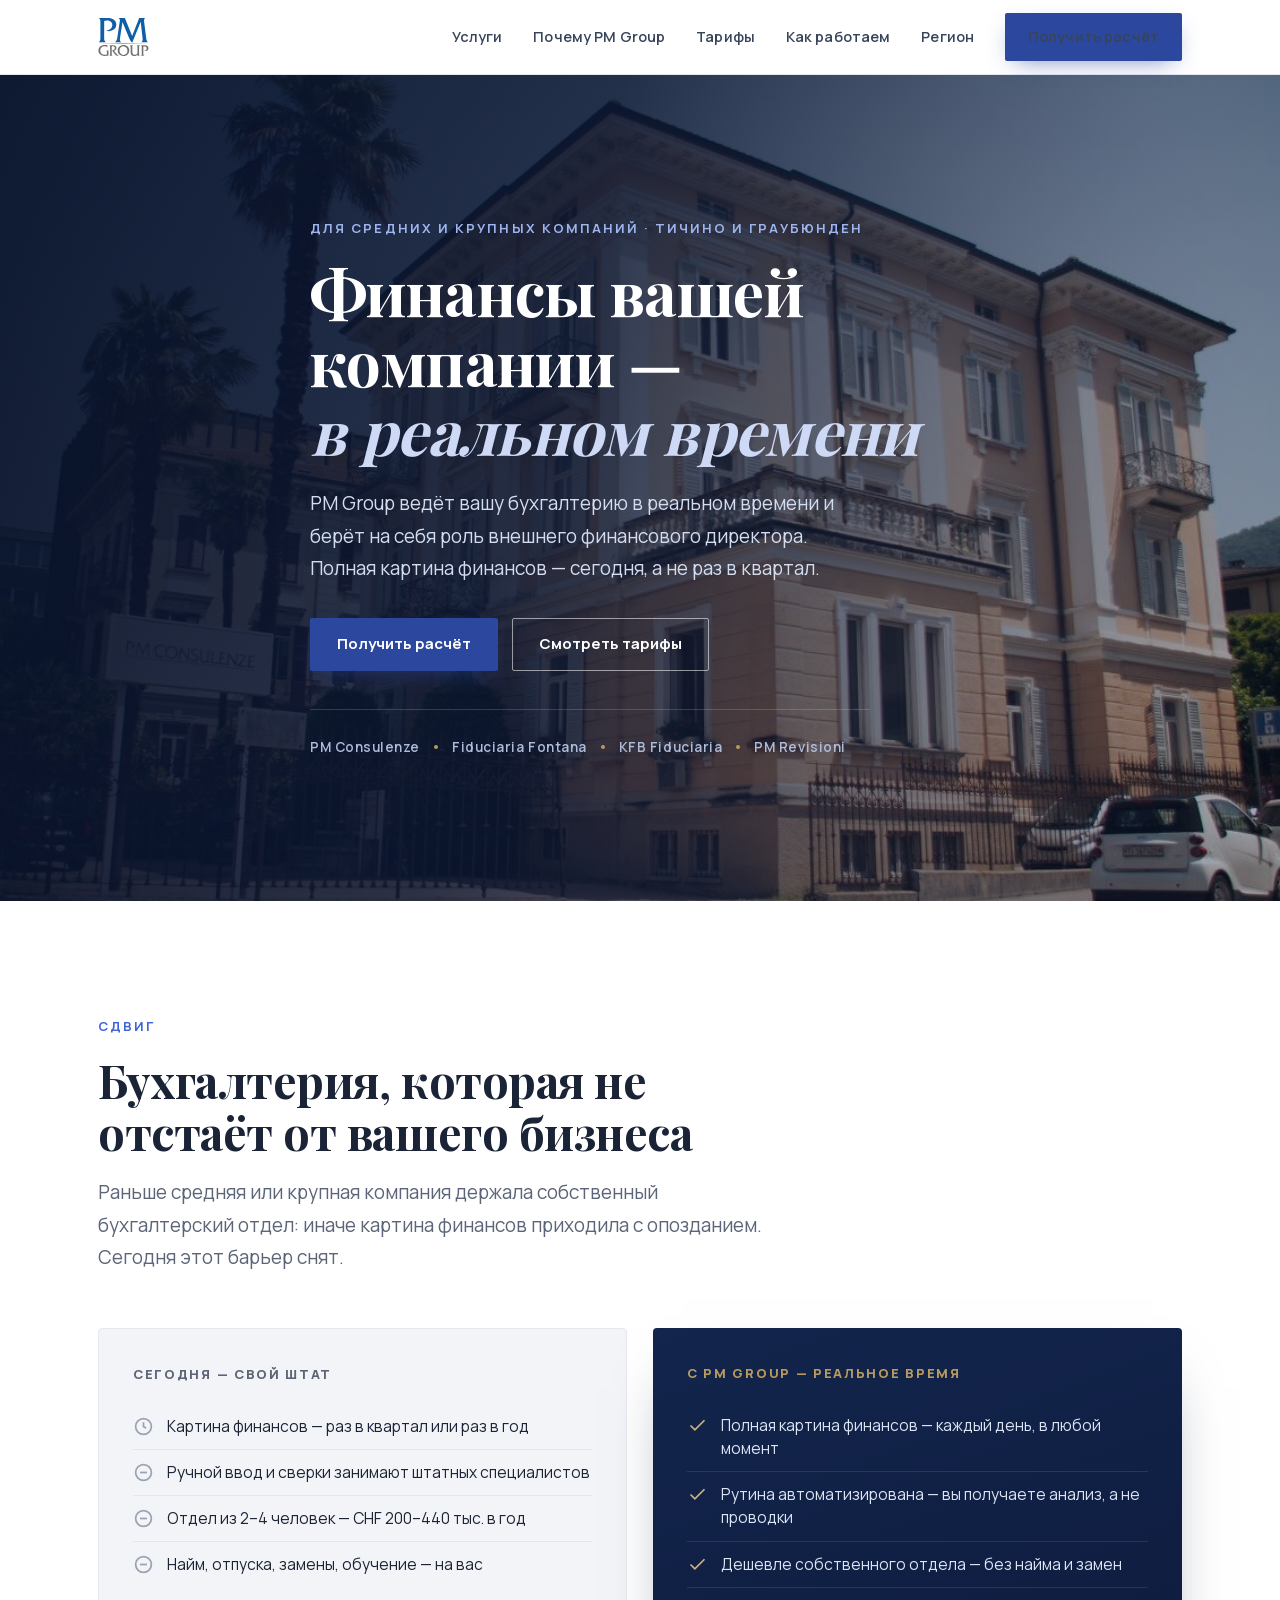
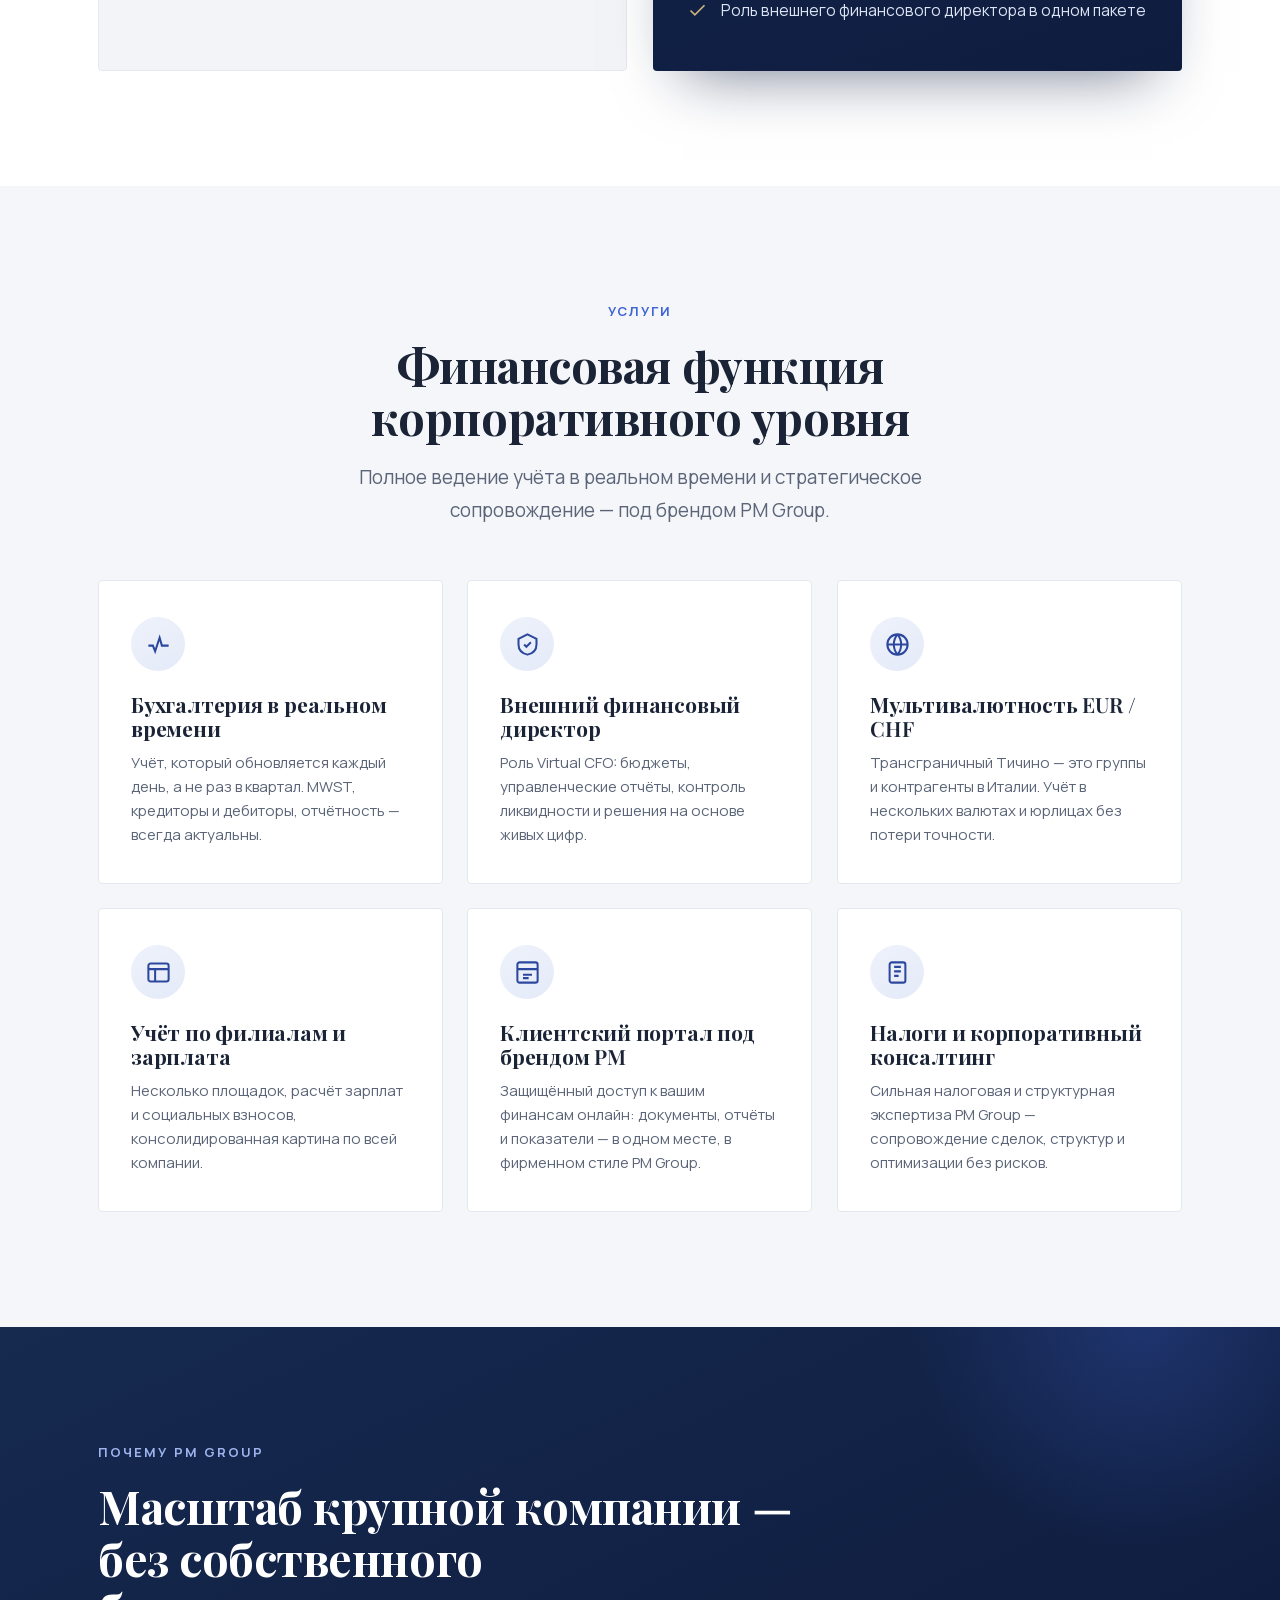
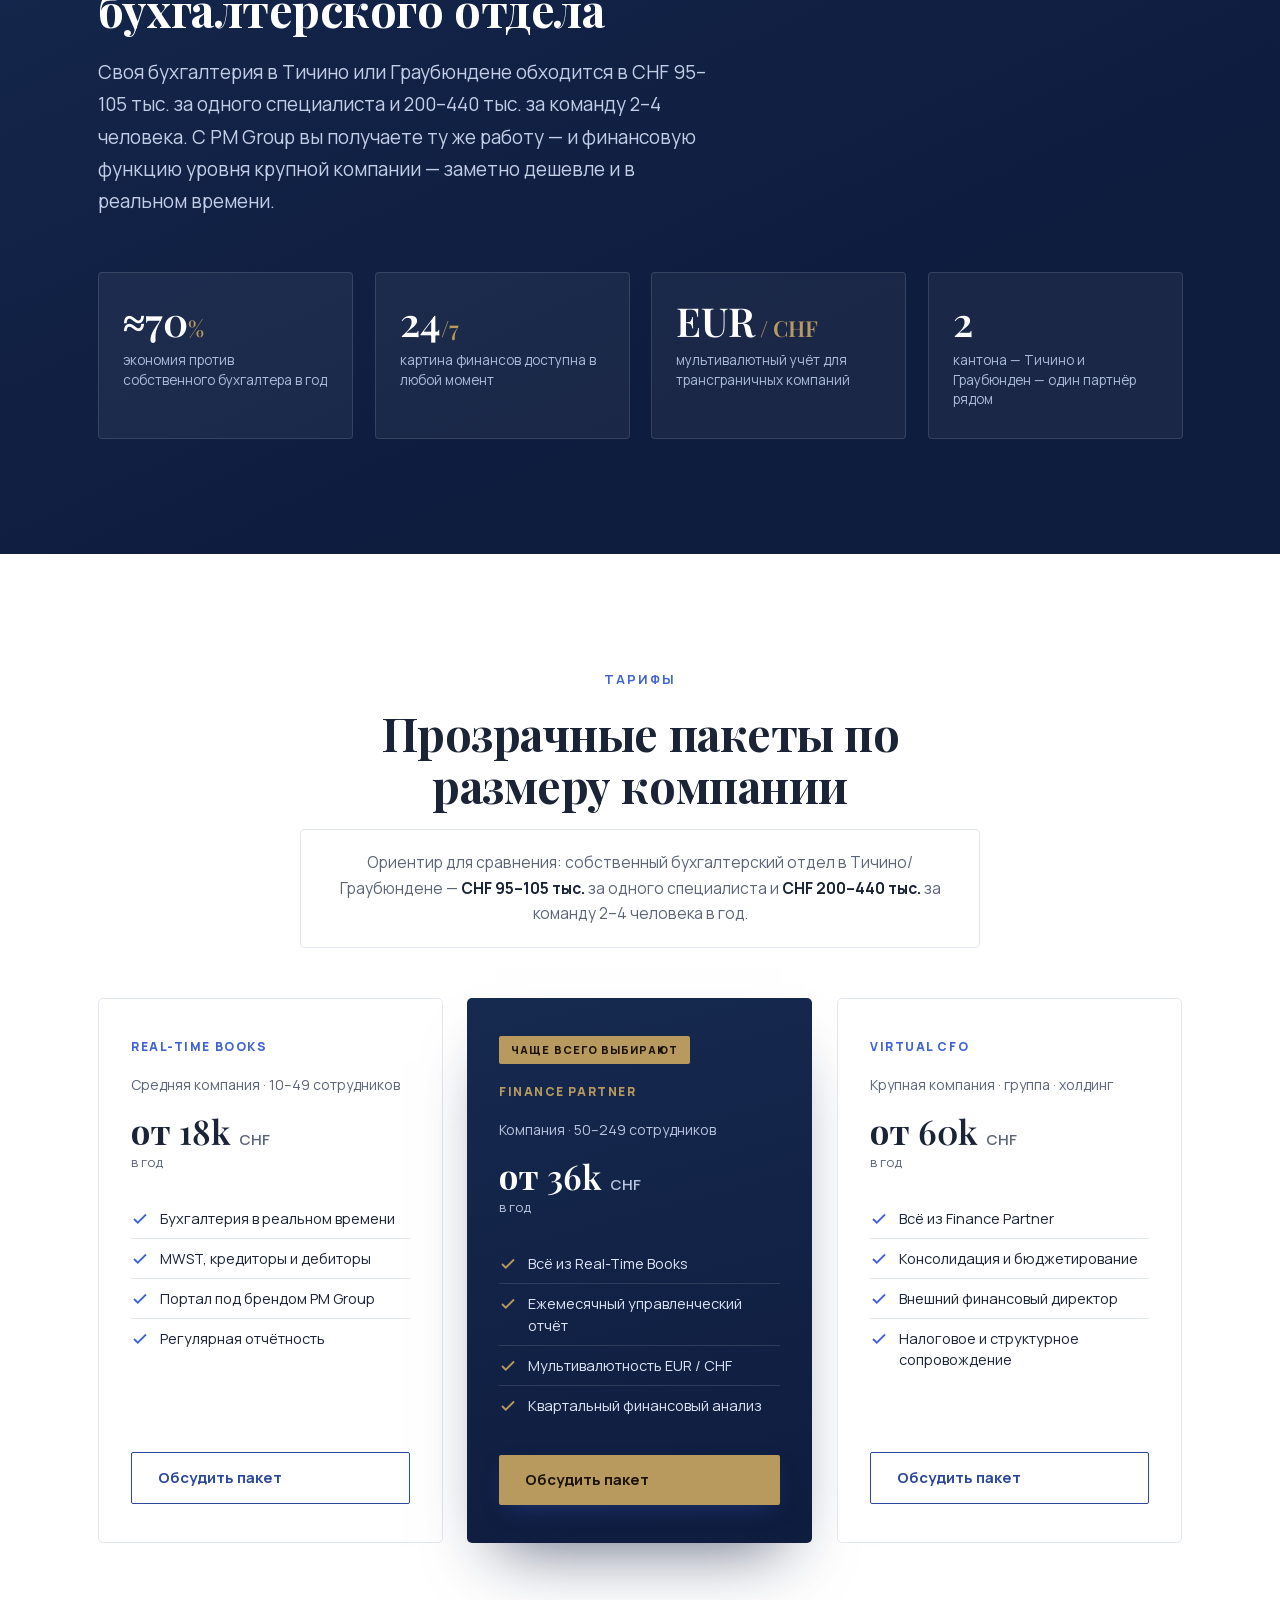
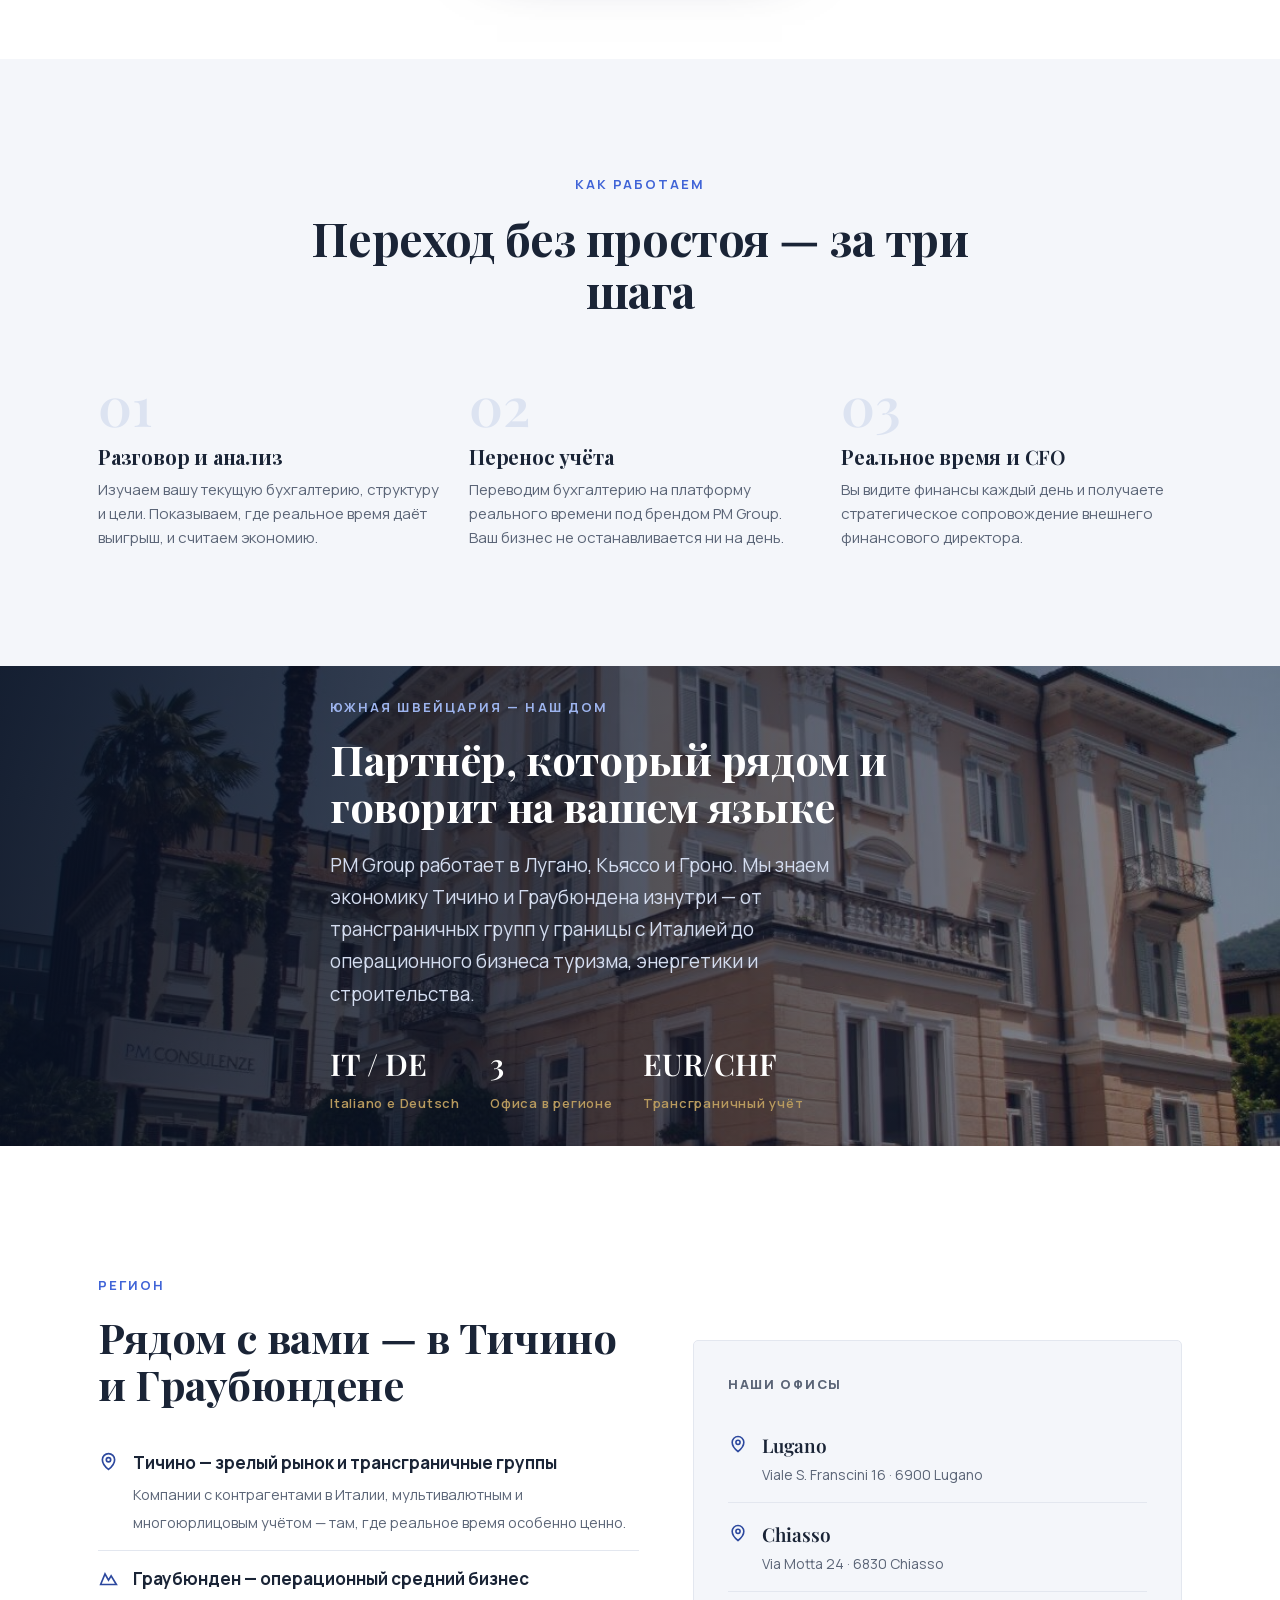
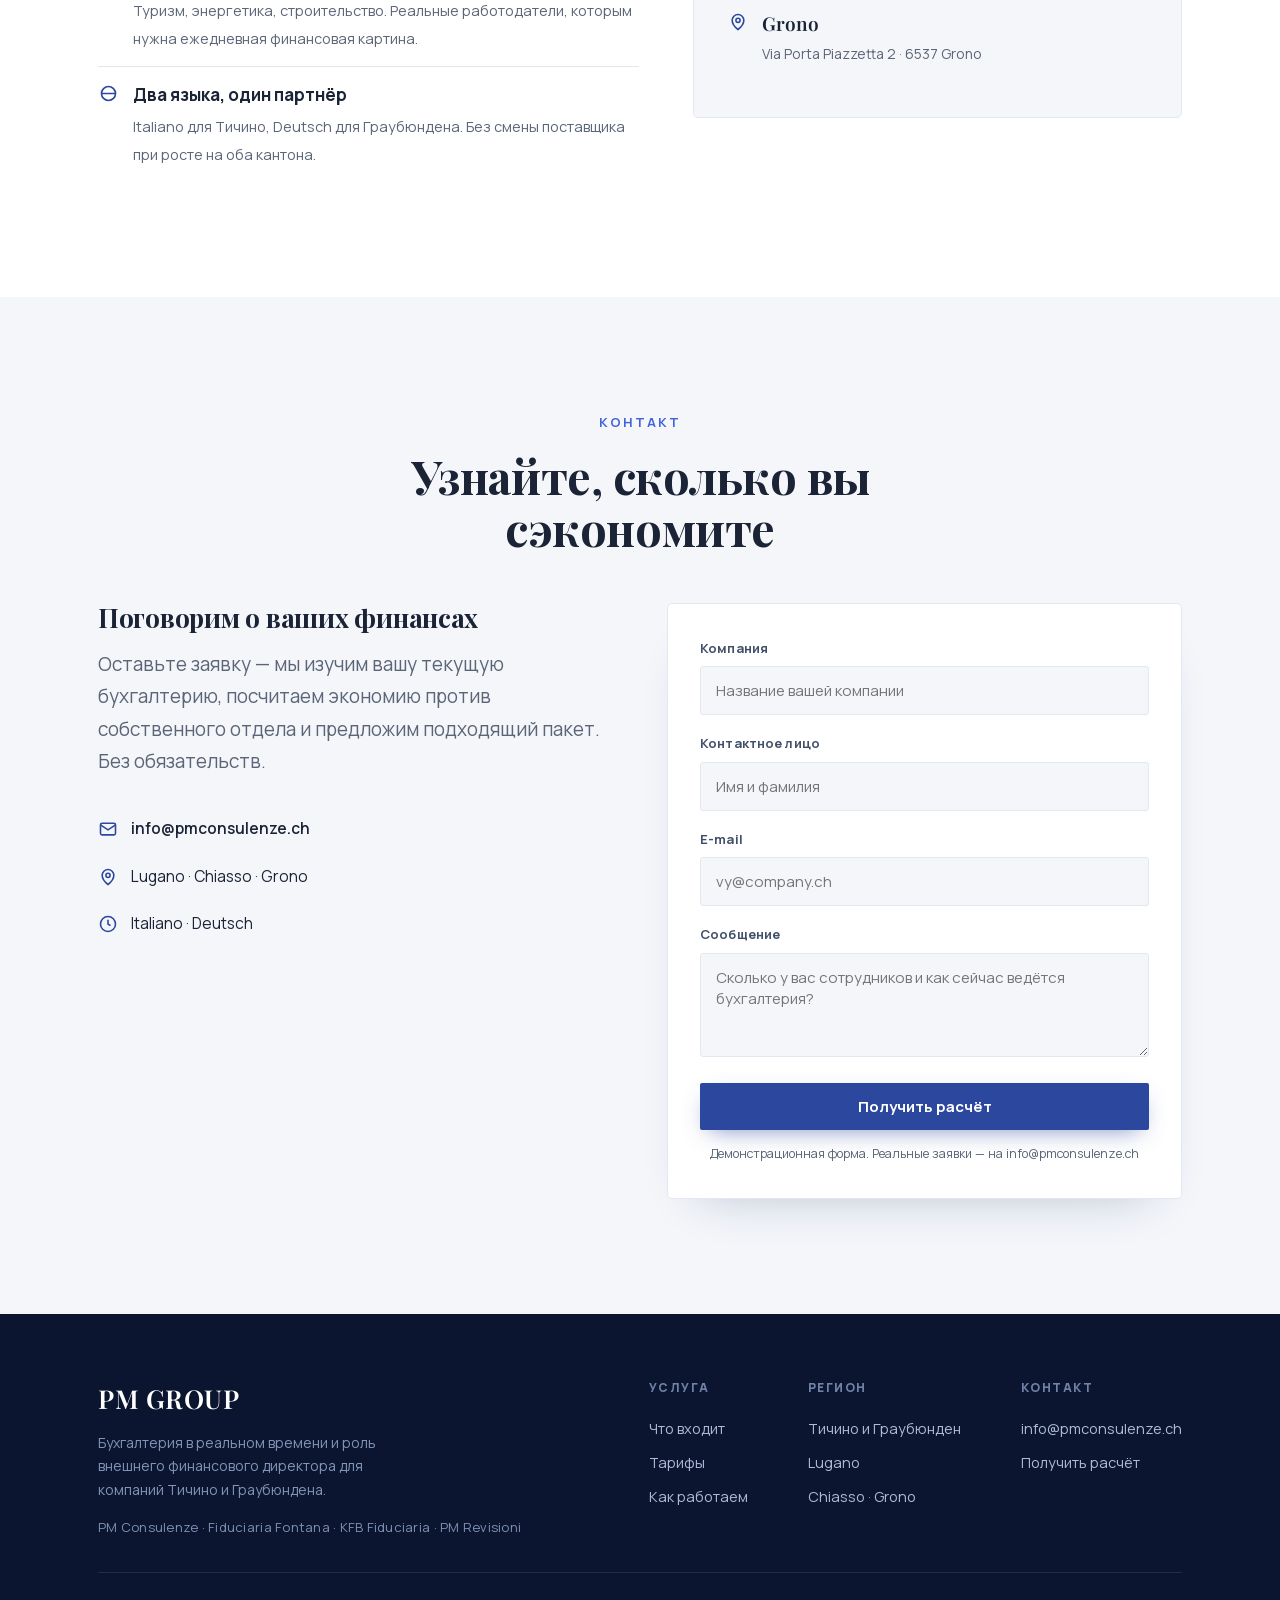
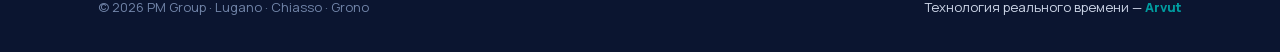
==== index.html @ 6f7d9f29 "PM Group — лендинг бухгалтерии в реальном времени (RU)" ====
<!DOCTYPE html>
<html lang="ru">
<head>
<meta charset="UTF-8">
<meta name="viewport" content="width=device-width, initial-scale=1">
<title>PM Group — Бухгалтерия в реальном времени для компаний Тичино и Граубюндена</title>
<meta name="description" content="PM Group ведёт бухгалтерию вашей компании в реальном времени и берёт на себя роль внешнего финансового директора. Lugano · Chiasso · Grono.">
<link rel="stylesheet" href="fonts/fonts.css">
<style>
:root{
  --navy:#0e1c3e; --navy2:#16294f; --brand:#2c489e; --royal:#4064d7;
  --blue:#105ea8; --cream:#f6f2ea; --paper:#f4f6fa; --white:#ffffff;
  --ink:#1a2436; --muted:#5b6577; --line:#e3e7ef; --gold:#b89a5e;
  --arvut:#009b9f;
  --serif:'Playfair Display',Georgia,serif;
  --sans:'Manrope',-apple-system,BlinkMacSystemFont,'Segoe UI',sans-serif;
}
*{box-sizing:border-box;}
html{scroll-behavior:smooth;}
body{margin:0;font-family:var(--sans);color:var(--ink);background:var(--white);
  font-size:17px;line-height:1.65;-webkit-font-smoothing:antialiased;text-rendering:optimizeLegibility;}
h1,h2,h3{font-family:var(--serif);font-weight:700;line-height:1.12;margin:0;letter-spacing:-.01em;}
p{margin:0;}
a{color:inherit;text-decoration:none;}
img,svg{display:block;max-width:100%;}
.wrap{max-width:1180px;margin:0 auto;padding:0 clamp(20px,5vw,48px);}
.eyebrow{font-family:var(--sans);font-weight:700;font-size:13px;letter-spacing:.16em;
  text-transform:uppercase;color:var(--royal);margin-bottom:18px;}
.eyebrow.light{color:#9db4ee;}
.lead{font-size:clamp(17px,2vw,19px);color:var(--muted);line-height:1.7;}
section{position:relative;}
.sec{padding:clamp(64px,9vw,118px) 0;}

/* ── nav ── */
nav.top{position:sticky;top:0;z-index:50;background:rgba(255,255,255,.92);
  backdrop-filter:saturate(180%) blur(12px);border-bottom:1px solid var(--line);}
nav.top .wrap{height:74px;display:flex;align-items:center;justify-content:space-between;}
nav.top img.logo{height:38px;}
.navlinks{display:flex;gap:clamp(16px,2.4vw,34px);align-items:center;}
.navlinks a{font-size:14.5px;font-weight:600;color:#37445b;letter-spacing:.01em;transition:color .2s;}
.navlinks a:hover{color:var(--royal);}
.btn{display:inline-flex;align-items:center;gap:9px;font-family:var(--sans);font-weight:700;
  font-size:15px;padding:13px 26px;border-radius:2px;transition:transform .2s,box-shadow .2s,background .2s;
  cursor:pointer;border:1.5px solid transparent;white-space:nowrap;}
.btn-fill{background:var(--brand);color:#fff;box-shadow:0 8px 24px -10px rgba(44,72,158,.7);}
.btn-fill:hover{background:#22376f;transform:translateY(-2px);}
.btn-ghost{background:transparent;color:#fff;border-color:rgba(255,255,255,.55);}
.btn-ghost:hover{background:rgba(255,255,255,.12);border-color:#fff;}
.btn-out{background:transparent;color:var(--brand);border-color:var(--brand);}
.btn-out:hover{background:var(--brand);color:#fff;transform:translateY(-2px);}
.btn-nav{padding:11px 22px;}
.navtoggle{display:none;}

/* ── hero ── */
.hero{position:relative;min-height:calc(100svh - 74px);display:flex;align-items:center;
  overflow:hidden;background:var(--navy);}
.hero .bg{position:absolute;inset:0;width:100%;height:100%;object-fit:cover;object-position:50% 62%;}
.hero .veil{position:absolute;inset:0;
  background:linear-gradient(104deg,rgba(8,18,42,.94) 0%,rgba(10,22,50,.86) 42%,rgba(12,26,58,.52) 78%,rgba(12,26,58,.34) 100%);}
.hero .wrap{position:relative;z-index:2;padding-top:7vh;padding-bottom:7vh;}
.hero-in{max-width:660px;color:#fff;}
.hero h1{font-size:clamp(34px,5.6vw,62px);color:#fff;margin-bottom:22px;}
.hero h1 em{font-style:italic;color:#cdd9f5;}
.hero .lead{color:#d4ddf0;max-width:560px;margin-bottom:34px;font-size:clamp(16px,1.9vw,19px);}
.hero-cta{display:flex;gap:14px;flex-wrap:wrap;margin-bottom:38px;}
.trust{display:flex;align-items:center;gap:14px;flex-wrap:wrap;
  padding-top:26px;border-top:1px solid rgba(255,255,255,.16);max-width:560px;}
.trust span{font-size:13.5px;letter-spacing:.04em;color:#aebcdb;font-weight:600;}
.trust .dot{width:4px;height:4px;border-radius:50%;background:var(--gold);}

/* ── shift ── */
.shift-grid{display:grid;grid-template-columns:1fr 1fr;gap:26px;margin-top:54px;}
.shift-card{padding:38px 34px;border-radius:4px;border:1px solid var(--line);background:var(--white);}
.shift-card.now{background:#f3f4f7;border-color:#e6e8ee;}
.shift-card.pm{background:linear-gradient(160deg,#13254d,#0e1c3e);border:none;color:#fff;
  box-shadow:0 30px 60px -30px rgba(14,28,62,.6);}
.shift-card h3{font-size:13px;font-family:var(--sans);font-weight:800;letter-spacing:.13em;
  text-transform:uppercase;margin-bottom:22px;}
.shift-card.now h3{color:var(--muted);}
.shift-card.pm h3{color:var(--gold);}
.shift-list{list-style:none;padding:0;margin:0;}
.shift-list li{display:flex;gap:13px;padding:11px 0;font-size:15.5px;line-height:1.5;align-items:flex-start;}
.shift-list li+li{border-top:1px solid rgba(0,0,0,.06);}
.shift-card.pm .shift-list li+li{border-top:1px solid rgba(255,255,255,.1);}
.shift-card.pm li{color:#dde5f5;}
.ic{flex:none;width:21px;height:21px;margin-top:1px;}

/* ── section heading ── */
.shead{max-width:680px;margin-bottom:14px;}
.shead h2{font-size:clamp(28px,4vw,46px);margin-bottom:18px;}
.center{margin-left:auto;margin-right:auto;text-align:center;}

/* ── services ── */
.bg-paper{background:var(--paper);}
.svc-grid{display:grid;grid-template-columns:repeat(3,1fr);gap:24px;margin-top:54px;}
.svc{background:#fff;border:1px solid var(--line);border-radius:4px;padding:36px 32px;
  transition:transform .35s,box-shadow .35s,border-color .35s;}
.svc:hover{transform:translateY(-6px);box-shadow:0 26px 50px -28px rgba(20,40,90,.4);border-color:#cfd7e6;}
.svc-ic{width:54px;height:54px;border-radius:50%;display:grid;place-items:center;margin-bottom:22px;
  background:linear-gradient(150deg,#eef2fb,#e4eaf8);}
.svc-ic svg{width:27px;height:27px;stroke:var(--brand);}
.svc h3{font-size:21px;margin-bottom:11px;font-family:var(--serif);}
.svc p{font-size:15px;color:var(--muted);line-height:1.6;}

/* ── advantage band ── */
.band{background:linear-gradient(155deg,#16294f 0%,#0e1c3e 70%);color:#fff;overflow:hidden;}
.band:before{content:"";position:absolute;top:-30%;right:-8%;width:480px;height:480px;border-radius:50%;
  background:radial-gradient(circle,rgba(64,100,215,.28),transparent 68%);}
.band .wrap{position:relative;}
.band h2{color:#fff;font-size:clamp(28px,4vw,46px);max-width:740px;margin-bottom:20px;}
.band .lead{color:#c3cee6;max-width:620px;}
.stats{display:grid;grid-template-columns:repeat(4,1fr);gap:22px;margin-top:54px;}
.stat{padding:28px 24px;border-radius:4px;background:rgba(255,255,255,.05);
  border:1px solid rgba(255,255,255,.12);}
.stat .n{font-family:var(--serif);font-weight:700;font-size:clamp(28px,3.4vw,40px);color:#fff;
  line-height:1;margin-bottom:10px;}
.stat .n small{font-size:.55em;color:var(--gold);}
.stat .t{font-size:13.5px;color:#aebcdb;line-height:1.45;}

/* ── pricing ── */
.price-anchor{max-width:680px;margin:0 auto 50px;text-align:center;font-size:15.5px;color:var(--muted);
  background:#fff;border:1px solid var(--line);border-radius:4px;padding:20px 28px;}
.price-anchor b{color:var(--ink);}
.price-grid{display:grid;grid-template-columns:repeat(3,1fr);gap:24px;}
.tier{background:#fff;border:1px solid var(--line);border-radius:5px;padding:38px 32px;display:flex;
  flex-direction:column;transition:transform .35s,box-shadow .35s;}
.tier:hover{transform:translateY(-6px);box-shadow:0 30px 56px -30px rgba(20,40,90,.42);}
.tier.feat{background:linear-gradient(165deg,#16294f,#0e1c3e);color:#fff;border:none;
  box-shadow:0 34px 64px -30px rgba(14,28,62,.65);}
.tier .tag{font-family:var(--sans);font-weight:800;font-size:12px;letter-spacing:.13em;text-transform:uppercase;
  color:var(--royal);margin-bottom:16px;}
.tier.feat .tag{color:var(--gold);}
.tier .who{font-size:14px;color:var(--muted);margin-bottom:18px;}
.tier.feat .who{color:#b9c5e0;}
.tier .price{font-family:var(--serif);font-weight:700;font-size:34px;line-height:1;margin-bottom:4px;}
.tier .price small{font-size:15px;color:var(--muted);font-family:var(--sans);font-weight:600;}
.tier.feat .price small{color:#b9c5e0;}
.tier .per{font-size:13px;color:var(--muted);margin-bottom:26px;}
.tier.feat .per{color:#b9c5e0;}
.tier ul{list-style:none;padding:0;margin:0 0 30px;flex:1;}
.tier li{display:flex;gap:11px;font-size:14.5px;padding:9px 0;line-height:1.45;align-items:flex-start;
  border-top:1px solid var(--line);}
.tier.feat li{border-top:1px solid rgba(255,255,255,.12);color:#dde5f5;}
.tier li:first-child{border-top:none;}
.tier .chk{flex:none;width:18px;height:18px;margin-top:2px;color:var(--royal);}
.tier.feat .chk{color:var(--gold);}
.ribbon{display:inline-block;align-self:flex-start;font-size:11px;font-weight:800;letter-spacing:.1em;
  text-transform:uppercase;background:var(--gold);color:#1a1306;padding:5px 12px;border-radius:2px;margin-bottom:18px;}

/* ── steps ── */
.steps{display:grid;grid-template-columns:repeat(3,1fr);gap:30px;margin-top:54px;counter-reset:s;}
.step{position:relative;padding-top:8px;}
.step .num{font-family:var(--serif);font-weight:700;font-size:54px;color:#dce3f1;line-height:1;margin-bottom:14px;}
.step h3{font-size:20px;margin-bottom:10px;}
.step p{font-size:15px;color:var(--muted);line-height:1.6;}

/* ── photo block ── */
.photo{position:relative;min-height:480px;display:flex;align-items:center;overflow:hidden;background:var(--navy);}
.photo .bg{position:absolute;inset:0;width:100%;height:100%;object-fit:cover;object-position:50% 55%;}
.photo .veil{position:absolute;inset:0;
  background:linear-gradient(95deg,rgba(8,16,34,.9),rgba(10,20,46,.62) 70%,rgba(10,20,46,.4));}
.photo .wrap{position:relative;z-index:2;color:#fff;}
.photo h2{color:#fff;font-size:clamp(26px,3.6vw,42px);max-width:620px;margin-bottom:18px;}
.photo .lead{color:#d4ddf0;max-width:540px;}
.photo .marks{display:flex;gap:30px;margin-top:30px;flex-wrap:wrap;}
.photo .marks div{font-family:var(--serif);font-weight:700;font-size:30px;color:#fff;}
.photo .marks span{display:block;font-family:var(--sans);font-size:13px;font-weight:600;color:var(--gold);
  letter-spacing:.06em;margin-top:4px;}

/* ── region ── */
.region-grid{display:grid;grid-template-columns:1.05fr .95fr;gap:54px;align-items:center;margin-top:14px;}
.region-pts{list-style:none;padding:0;margin:26px 0 0;}
.region-pts li{display:flex;gap:14px;padding:14px 0;border-top:1px solid var(--line);align-items:flex-start;}
.region-pts li:first-child{border-top:none;}
.region-pts b{display:block;margin-bottom:3px;}
.region-pts span{font-size:14.5px;color:var(--muted);}
.region-pts .ic{stroke:var(--brand);margin-top:2px;}
.offices{background:var(--paper);border:1px solid var(--line);border-radius:5px;padding:36px 34px;}
.offices h3{font-family:var(--sans);font-weight:800;font-size:13px;letter-spacing:.13em;text-transform:uppercase;
  color:var(--muted);margin-bottom:22px;}
.office{display:flex;gap:14px;padding:16px 0;border-top:1px solid var(--line);}
.office:first-of-type{border-top:none;}
.office .city{font-family:var(--serif);font-weight:700;font-size:19px;margin-bottom:2px;}
.office .addr{font-size:14px;color:var(--muted);}
.office .pin{flex:none;width:20px;height:20px;stroke:var(--brand);margin-top:4px;}

/* ── contact ── */
.contact-grid{display:grid;grid-template-columns:1fr 1fr;gap:54px;margin-top:48px;}
.contact-info h3{font-size:26px;margin-bottom:16px;}
.contact-info .lead{margin-bottom:28px;}
.cline{display:flex;gap:13px;align-items:center;padding:11px 0;font-size:15.5px;}
.cline svg{width:20px;height:20px;stroke:var(--brand);flex:none;}
.cline a{font-weight:600;}
form{background:#fff;border:1px solid var(--line);border-radius:5px;padding:34px 32px;
  box-shadow:0 24px 50px -34px rgba(20,40,90,.32);}
.field{margin-bottom:18px;}
label{display:block;font-size:13px;font-weight:700;color:#41506a;margin-bottom:7px;letter-spacing:.01em;}
input,textarea{width:100%;font-family:var(--sans);font-size:15px;padding:13px 15px;border:1.5px solid var(--line);
  border-radius:3px;background:var(--paper);color:var(--ink);transition:border-color .2s,background .2s;}
input:focus,textarea:focus{outline:none;border-color:var(--royal);background:#fff;}
textarea{resize:vertical;min-height:104px;}
form .btn-fill{width:100%;justify-content:center;border:none;}
.formnote{font-size:12.5px;color:var(--muted);margin-top:14px;text-align:center;}

/* ── footer ── */
footer{background:#0b1530;color:#9fb0d0;padding:64px 0 34px;}
.foot-top{display:flex;justify-content:space-between;gap:40px;flex-wrap:wrap;
  padding-bottom:34px;border-bottom:1px solid rgba(255,255,255,.1);}
.foot-brand .wm{font-family:var(--serif);font-weight:700;font-size:26px;color:#fff;letter-spacing:.02em;}
.foot-brand p{font-size:14px;color:#8295b8;margin-top:10px;max-width:330px;}
.foot-marks{font-size:13px;color:#7e90b4;margin-top:16px;letter-spacing:.02em;}
.foot-links{display:flex;gap:60px;flex-wrap:wrap;}
.foot-col h4{font-family:var(--sans);font-size:12px;letter-spacing:.12em;text-transform:uppercase;
  color:#6f82a8;margin:0 0 14px;font-weight:800;}
.foot-col a{display:block;font-size:14.5px;color:#aebbd6;padding:5px 0;transition:color .2s;}
.foot-col a:hover{color:#fff;}
.foot-bot{display:flex;justify-content:space-between;gap:18px;flex-wrap:wrap;
  padding-top:24px;font-size:13px;color:#7184a8;}
.foot-bot .arvut{color:#cdd6e8;}
.foot-bot .arvut b{color:var(--arvut);font-weight:800;}

/* ── reveal ── */
.reveal{opacity:0;transform:translateY(26px);
  transition:opacity .75s cubic-bezier(.22,.61,.36,1),transform .75s cubic-bezier(.22,.61,.36,1);
  will-change:opacity,transform;}
.reveal.in{opacity:1;transform:none;}
@media(prefers-reduced-motion:reduce){*{animation:none!important;transition:none!important;}.reveal{opacity:1;transform:none;}}

/* ── responsive ── */
@media(max-width:980px){
  .svc-grid,.price-grid,.steps,.stats{grid-template-columns:1fr 1fr;}
  .region-grid,.contact-grid{grid-template-columns:1fr;gap:36px;}
  .stats{gap:16px;}
}
@media(max-width:760px){
  .navlinks{display:none;}
  .navtoggle{display:flex;}
  .shift-grid,.svc-grid,.price-grid,.steps,.stats{grid-template-columns:1fr;}
  .hero{min-height:auto;padding:14vh 0 12vh;}
  .tier.feat{order:-1;}
}
</style>
</head>
<body>

<!-- NAV -->
<nav class="top">
  <div class="wrap">
    <a href="#top"><img class="logo" src="assets/pm-group-logo.svg" alt="PM Group"></a>
    <div class="navlinks">
      <a href="#servizi">Услуги</a>
      <a href="#perche">Почему PM Group</a>
      <a href="#tariffe">Тарифы</a>
      <a href="#come">Как работаем</a>
      <a href="#regione">Регион</a>
      <a href="#contatto" class="btn btn-fill btn-nav">Получить расчёт</a>
    </div>
    <a href="#contatto" class="btn btn-fill btn-nav navtoggle">Контакт</a>
  </div>
</nav>

<!-- HERO -->
<header class="hero" id="top">
  <img class="bg" src="assets/villa-pm.jpg?v=1" alt="Резиденция PM Group в Лугано">
  <div class="veil"></div>
  <div class="wrap">
    <div class="hero-in">
      <p class="eyebrow light">Для средних и крупных компаний · Тичино и Граубюнден</p>
      <h1>Финансы вашей компании —<br><em>в реальном времени</em></h1>
      <p class="lead">PM Group ведёт вашу бухгалтерию в реальном времени и берёт на себя роль внешнего финансового директора. Полная картина финансов — сегодня, а не раз в квартал.</p>
      <div class="hero-cta">
        <a href="#contatto" class="btn btn-fill">Получить расчёт</a>
        <a href="#tariffe" class="btn btn-ghost">Смотреть тарифы</a>
      </div>
      <div class="trust">
        <span>PM Consulenze</span><i class="dot"></i>
        <span>Fiduciaria Fontana</span><i class="dot"></i>
        <span>KFB Fiduciaria</span><i class="dot"></i>
        <span>PM Revisioni</span>
      </div>
    </div>
  </div>
</header>

<!-- SHIFT -->
<section class="sec" id="cambiamento">
  <div class="wrap">
    <div class="shead reveal">
      <p class="eyebrow">Сдвиг</p>
      <h2>Бухгалтерия, которая не отстаёт от вашего бизнеса</h2>
      <p class="lead">Раньше средняя или крупная компания держала собственный бухгалтерский отдел: иначе картина финансов приходила с опозданием. Сегодня этот барьер снят.</p>
    </div>
    <div class="shift-grid">
      <div class="shift-card now reveal">
        <h3>Сегодня — свой штат</h3>
        <ul class="shift-list">
          <li><svg class="ic" viewBox="0 0 24 24" fill="none" stroke="#9aa3b4" stroke-width="2"><circle cx="12" cy="12" r="9"/><path d="M12 7v5l3 2"/></svg>Картина финансов — раз в квартал или раз в год</li>
          <li><svg class="ic" viewBox="0 0 24 24" fill="none" stroke="#9aa3b4" stroke-width="2"><circle cx="12" cy="12" r="9"/><path d="M8 12h8"/></svg>Ручной ввод и сверки занимают штатных специалистов</li>
          <li><svg class="ic" viewBox="0 0 24 24" fill="none" stroke="#9aa3b4" stroke-width="2"><circle cx="12" cy="12" r="9"/><path d="M8 12h8"/></svg>Отдел из 2–4 человек — CHF 200–440 тыс. в год</li>
          <li><svg class="ic" viewBox="0 0 24 24" fill="none" stroke="#9aa3b4" stroke-width="2"><circle cx="12" cy="12" r="9"/><path d="M8 12h8"/></svg>Найм, отпуска, замены, обучение — на вас</li>
        </ul>
      </div>
      <div class="shift-card pm reveal">
        <h3>С PM Group — реальное время</h3>
        <ul class="shift-list">
          <li><svg class="ic" viewBox="0 0 24 24" fill="none" stroke="#cbb37e" stroke-width="2"><path d="M20 6 9 17l-5-5"/></svg>Полная картина финансов — каждый день, в любой момент</li>
          <li><svg class="ic" viewBox="0 0 24 24" fill="none" stroke="#cbb37e" stroke-width="2"><path d="M20 6 9 17l-5-5"/></svg>Рутина автоматизирована — вы получаете анализ, а не проводки</li>
          <li><svg class="ic" viewBox="0 0 24 24" fill="none" stroke="#cbb37e" stroke-width="2"><path d="M20 6 9 17l-5-5"/></svg>Дешевле собственного отдела — без найма и замен</li>
          <li><svg class="ic" viewBox="0 0 24 24" fill="none" stroke="#cbb37e" stroke-width="2"><path d="M20 6 9 17l-5-5"/></svg>Роль внешнего финансового директора в одном пакете</li>
        </ul>
      </div>
    </div>
  </div>
</section>

<!-- SERVICES -->
<section class="sec bg-paper" id="servizi">
  <div class="wrap">
    <div class="shead center reveal">
      <p class="eyebrow">Услуги</p>
      <h2>Финансовая функция корпоративного уровня</h2>
      <p class="lead">Полное ведение учёта в реальном времени и стратегическое сопровождение — под брендом PM Group.</p>
    </div>
    <div class="svc-grid">
      <div class="svc reveal">
        <div class="svc-ic"><svg viewBox="0 0 24 24" fill="none" stroke-width="1.8"><path d="M3 13h4l2 5 4-12 2 7h6"/></svg></div>
        <h3>Бухгалтерия в реальном времени</h3>
        <p>Учёт, который обновляется каждый день, а не раз в квартал. MWST, кредиторы и дебиторы, отчётность — всегда актуальны.</p>
      </div>
      <div class="svc reveal">
        <div class="svc-ic"><svg viewBox="0 0 24 24" fill="none" stroke-width="1.8"><path d="M12 3l8 4v5c0 5-3.5 8-8 9-4.5-1-8-4-8-9V7z"/><path d="M9 12l2 2 4-4"/></svg></div>
        <h3>Внешний финансовый директор</h3>
        <p>Роль Virtual CFO: бюджеты, управленческие отчёты, контроль ликвидности и решения на основе живых цифр.</p>
      </div>
      <div class="svc reveal">
        <div class="svc-ic"><svg viewBox="0 0 24 24" fill="none" stroke-width="1.8"><circle cx="12" cy="12" r="9"/><path d="M3 12h18M12 3a14 14 0 010 18M12 3a14 14 0 000 18"/></svg></div>
        <h3>Мультивалютность EUR / CHF</h3>
        <p>Трансграничный Тичино — это группы и контрагенты в Италии. Учёт в нескольких валютах и юрлицах без потери точности.</p>
      </div>
      <div class="svc reveal">
        <div class="svc-ic"><svg viewBox="0 0 24 24" fill="none" stroke-width="1.8"><rect x="3" y="4" width="18" height="16" rx="2"/><path d="M3 9h18M9 9v11"/></svg></div>
        <h3>Учёт по филиалам и зарплата</h3>
        <p>Несколько площадок, расчёт зарплат и социальных взносов, консолидированная картина по всей компании.</p>
      </div>
      <div class="svc reveal">
        <div class="svc-ic"><svg viewBox="0 0 24 24" fill="none" stroke-width="1.8"><rect x="3" y="3" width="18" height="18" rx="2"/><path d="M3 9h18M8 14h8M8 17h5"/></svg></div>
        <h3>Клиентский портал под брендом PM</h3>
        <p>Защищённый доступ к вашим финансам онлайн: документы, отчёты и показатели — в одном месте, в фирменном стиле PM Group.</p>
      </div>
      <div class="svc reveal">
        <div class="svc-ic"><svg viewBox="0 0 24 24" fill="none" stroke-width="1.8"><path d="M9 7h6M9 11h6M9 15h4"/><rect x="5" y="3" width="14" height="18" rx="2"/></svg></div>
        <h3>Налоги и корпоративный консалтинг</h3>
        <p>Сильная налоговая и структурная экспертиза PM Group — сопровождение сделок, структур и оптимизации без рисков.</p>
      </div>
    </div>
  </div>
</section>

<!-- ADVANTAGE BAND -->
<section class="sec band" id="perche">
  <div class="wrap">
    <div class="reveal">
      <p class="eyebrow light">Почему PM Group</p>
      <h2>Масштаб крупной компании — без собственного бухгалтерского отдела</h2>
      <p class="lead">Своя бухгалтерия в Тичино или Граубюндене обходится в CHF 95–105 тыс. за одного специалиста и 200–440 тыс. за команду 2–4 человека. С PM Group вы получаете ту же работу — и финансовую функцию уровня крупной компании — заметно дешевле и в реальном времени.</p>
    </div>
    <div class="stats">
      <div class="stat reveal"><div class="n">≈70<small>%</small></div><div class="t">экономия против собственного бухгалтера в год</div></div>
      <div class="stat reveal"><div class="n">24<small>/7</small></div><div class="t">картина финансов доступна в любой момент</div></div>
      <div class="stat reveal"><div class="n">EUR<small> / CHF</small></div><div class="t">мультивалютный учёт для трансграничных компаний</div></div>
      <div class="stat reveal"><div class="n">2</div><div class="t">кантона — Тичино и Граубюнден — один партнёр рядом</div></div>
    </div>
  </div>
</section>

<!-- PRICING -->
<section class="sec" id="tariffe">
  <div class="wrap">
    <div class="shead center reveal">
      <p class="eyebrow">Тарифы</p>
      <h2>Прозрачные пакеты по размеру компании</h2>
    </div>
    <p class="price-anchor reveal">Ориентир для сравнения: собственный бухгалтерский отдел в Тичино/Граубюндене — <b>CHF 95–105 тыс.</b> за одного специалиста и <b>CHF 200–440 тыс.</b> за команду 2–4 человека в год.</p>
    <div class="price-grid">
      <div class="tier reveal">
        <span class="tag">Real-Time Books</span>
        <p class="who">Средняя компания · 10–49 сотрудников</p>
        <div class="price">от 18k <small>CHF</small></div>
        <p class="per">в год</p>
        <ul>
          <li><svg class="chk" viewBox="0 0 24 24" fill="none" stroke="currentColor" stroke-width="2.4"><path d="M20 6 9 17l-5-5"/></svg>Бухгалтерия в реальном времени</li>
          <li><svg class="chk" viewBox="0 0 24 24" fill="none" stroke="currentColor" stroke-width="2.4"><path d="M20 6 9 17l-5-5"/></svg>MWST, кредиторы и дебиторы</li>
          <li><svg class="chk" viewBox="0 0 24 24" fill="none" stroke="currentColor" stroke-width="2.4"><path d="M20 6 9 17l-5-5"/></svg>Портал под брендом PM Group</li>
          <li><svg class="chk" viewBox="0 0 24 24" fill="none" stroke="currentColor" stroke-width="2.4"><path d="M20 6 9 17l-5-5"/></svg>Регулярная отчётность</li>
        </ul>
        <a href="#contatto" class="btn btn-out">Обсудить пакет</a>
      </div>
      <div class="tier feat reveal">
        <span class="ribbon">Чаще всего выбирают</span>
        <span class="tag">Finance Partner</span>
        <p class="who">Компания · 50–249 сотрудников</p>
        <div class="price">от 36k <small>CHF</small></div>
        <p class="per">в год</p>
        <ul>
          <li><svg class="chk" viewBox="0 0 24 24" fill="none" stroke="currentColor" stroke-width="2.4"><path d="M20 6 9 17l-5-5"/></svg>Всё из Real-Time Books</li>
          <li><svg class="chk" viewBox="0 0 24 24" fill="none" stroke="currentColor" stroke-width="2.4"><path d="M20 6 9 17l-5-5"/></svg>Ежемесячный управленческий отчёт</li>
          <li><svg class="chk" viewBox="0 0 24 24" fill="none" stroke="currentColor" stroke-width="2.4"><path d="M20 6 9 17l-5-5"/></svg>Мультивалютность EUR / CHF</li>
          <li><svg class="chk" viewBox="0 0 24 24" fill="none" stroke="currentColor" stroke-width="2.4"><path d="M20 6 9 17l-5-5"/></svg>Квартальный финансовый анализ</li>
        </ul>
        <a href="#contatto" class="btn btn-fill" style="background:var(--gold);color:#1a1306;border:none;">Обсудить пакет</a>
      </div>
      <div class="tier reveal">
        <span class="tag">Virtual CFO</span>
        <p class="who">Крупная компания · группа · холдинг</p>
        <div class="price">от 60k <small>CHF</small></div>
        <p class="per">в год</p>
        <ul>
          <li><svg class="chk" viewBox="0 0 24 24" fill="none" stroke="currentColor" stroke-width="2.4"><path d="M20 6 9 17l-5-5"/></svg>Всё из Finance Partner</li>
          <li><svg class="chk" viewBox="0 0 24 24" fill="none" stroke="currentColor" stroke-width="2.4"><path d="M20 6 9 17l-5-5"/></svg>Консолидация и бюджетирование</li>
          <li><svg class="chk" viewBox="0 0 24 24" fill="none" stroke="currentColor" stroke-width="2.4"><path d="M20 6 9 17l-5-5"/></svg>Внешний финансовый директор</li>
          <li><svg class="chk" viewBox="0 0 24 24" fill="none" stroke="currentColor" stroke-width="2.4"><path d="M20 6 9 17l-5-5"/></svg>Налоговое и структурное сопровождение</li>
        </ul>
        <a href="#contatto" class="btn btn-out">Обсудить пакет</a>
      </div>
    </div>
  </div>
</section>

<!-- HOW WE WORK -->
<section class="sec bg-paper" id="come">
  <div class="wrap">
    <div class="shead center reveal">
      <p class="eyebrow">Как работаем</p>
      <h2>Переход без простоя — за три шага</h2>
    </div>
    <div class="steps">
      <div class="step reveal">
        <div class="num">01</div>
        <h3>Разговор и анализ</h3>
        <p>Изучаем вашу текущую бухгалтерию, структуру и цели. Показываем, где реальное время даёт выигрыш, и считаем экономию.</p>
      </div>
      <div class="step reveal">
        <div class="num">02</div>
        <h3>Перенос учёта</h3>
        <p>Переводим бухгалтерию на платформу реального времени под брендом PM Group. Ваш бизнес не останавливается ни на день.</p>
      </div>
      <div class="step reveal">
        <div class="num">03</div>
        <h3>Реальное время и CFO</h3>
        <p>Вы видите финансы каждый день и получаете стратегическое сопровождение внешнего финансового директора.</p>
      </div>
    </div>
  </div>
</section>

<!-- PHOTO BLOCK -->
<section class="photo">
  <img class="bg" src="assets/villa-pm.jpg?v=1" alt="Южная Швейцария">
  <div class="veil"></div>
  <div class="wrap">
    <div class="reveal">
      <p class="eyebrow light">Южная Швейцария — наш дом</p>
      <h2>Партнёр, который рядом и говорит на вашем языке</h2>
      <p class="lead">PM Group работает в Лугано, Кьяссо и Гроно. Мы знаем экономику Тичино и Граубюндена изнутри — от трансграничных групп у границы с Италией до операционного бизнеса туризма, энергетики и строительства.</p>
      <div class="marks">
        <div>IT / DE<span>Italiano e Deutsch</span></div>
        <div>3<span>Офиса в регионе</span></div>
        <div>EUR/CHF<span>Трансграничный учёт</span></div>
      </div>
    </div>
  </div>
</section>

<!-- REGION -->
<section class="sec" id="regione">
  <div class="wrap">
    <div class="region-grid">
      <div class="reveal">
        <p class="eyebrow">Регион</p>
        <h2 style="font-size:clamp(26px,3.6vw,42px);">Рядом с вами — в Тичино и Граубюндене</h2>
        <ul class="region-pts">
          <li><svg class="ic" viewBox="0 0 24 24" fill="none" stroke-width="1.9"><path d="M12 21s-7-5.2-7-11a7 7 0 0114 0c0 5.8-7 11-7 11z"/><circle cx="12" cy="10" r="2.5"/></svg>
            <div><b>Тичино — зрелый рынок и трансграничные группы</b><span>Компании с контрагентами в Италии, мультивалютным и многоюрлицовым учётом — там, где реальное время особенно ценно.</span></div></li>
          <li><svg class="ic" viewBox="0 0 24 24" fill="none" stroke-width="1.9"><path d="M3 20l5-12 4 7 3-5 6 10z"/></svg>
            <div><b>Граубюнден — операционный средний бизнес</b><span>Туризм, энергетика, строительство. Реальные работодатели, которым нужна ежедневная финансовая картина.</span></div></li>
          <li><svg class="ic" viewBox="0 0 24 24" fill="none" stroke-width="1.9"><path d="M4 12h16M4 12a8 8 0 018-8M4 12a8 8 0 008 8M20 12a8 8 0 00-8-8M20 12a8 8 0 01-8 8"/></svg>
            <div><b>Два языка, один партнёр</b><span>Italiano для Тичино, Deutsch для Граубюндена. Без смены поставщика при росте на оба кантона.</span></div></li>
        </ul>
      </div>
      <div class="offices reveal">
        <h3>Наши офисы</h3>
        <div class="office"><svg class="pin" viewBox="0 0 24 24" fill="none" stroke-width="1.9"><path d="M12 21s-7-5.2-7-11a7 7 0 0114 0c0 5.8-7 11-7 11z"/><circle cx="12" cy="10" r="2.5"/></svg>
          <div><div class="city">Lugano</div><div class="addr">Viale S. Franscini 16 · 6900 Lugano</div></div></div>
        <div class="office"><svg class="pin" viewBox="0 0 24 24" fill="none" stroke-width="1.9"><path d="M12 21s-7-5.2-7-11a7 7 0 0114 0c0 5.8-7 11-7 11z"/><circle cx="12" cy="10" r="2.5"/></svg>
          <div><div class="city">Chiasso</div><div class="addr">Via Motta 24 · 6830 Chiasso</div></div></div>
        <div class="office"><svg class="pin" viewBox="0 0 24 24" fill="none" stroke-width="1.9"><path d="M12 21s-7-5.2-7-11a7 7 0 0114 0c0 5.8-7 11-7 11z"/><circle cx="12" cy="10" r="2.5"/></svg>
          <div><div class="city">Grono</div><div class="addr">Via Porta Piazzetta 2 · 6537 Grono</div></div></div>
      </div>
    </div>
  </div>
</section>

<!-- CONTACT -->
<section class="sec bg-paper" id="contatto">
  <div class="wrap">
    <div class="shead center reveal">
      <p class="eyebrow">Контакт</p>
      <h2>Узнайте, сколько вы сэкономите</h2>
    </div>
    <div class="contact-grid">
      <div class="contact-info reveal">
        <h3>Поговорим о ваших финансах</h3>
        <p class="lead">Оставьте заявку — мы изучим вашу текущую бухгалтерию, посчитаем экономию против собственного отдела и предложим подходящий пакет. Без обязательств.</p>
        <div class="cline"><svg viewBox="0 0 24 24" fill="none" stroke-width="1.9"><rect x="3" y="5" width="18" height="14" rx="2"/><path d="m3 7 9 6 9-6"/></svg><a href="mailto:info@pmconsulenze.ch">info@pmconsulenze.ch</a></div>
        <div class="cline"><svg viewBox="0 0 24 24" fill="none" stroke-width="1.9"><path d="M12 21s-7-5.2-7-11a7 7 0 0114 0c0 5.8-7 11-7 11z"/><circle cx="12" cy="10" r="2.5"/></svg>Lugano · Chiasso · Grono</div>
        <div class="cline"><svg viewBox="0 0 24 24" fill="none" stroke-width="1.9"><circle cx="12" cy="12" r="9"/><path d="M12 7v5l3 2"/></svg>Italiano · Deutsch</div>
      </div>
      <form class="reveal" onsubmit="event.preventDefault();this.querySelector('.btn-fill').textContent='Спасибо! Мы свяжемся с вами';this.querySelector('.btn-fill').style.background='var(--arvut)';">
        <div class="field"><label>Компания</label><input type="text" placeholder="Название вашей компании" required></div>
        <div class="field"><label>Контактное лицо</label><input type="text" placeholder="Имя и фамилия" required></div>
        <div class="field"><label>E-mail</label><input type="email" placeholder="vy@company.ch" required></div>
        <div class="field"><label>Сообщение</label><textarea placeholder="Сколько у вас сотрудников и как сейчас ведётся бухгалтерия?"></textarea></div>
        <button type="submit" class="btn btn-fill">Получить расчёт</button>
        <p class="formnote">Демонстрационная форма. Реальные заявки — на info@pmconsulenze.ch</p>
      </form>
    </div>
  </div>
</section>

<!-- FOOTER -->
<footer>
  <div class="wrap">
    <div class="foot-top">
      <div class="foot-brand">
        <div class="wm">PM&nbsp;GROUP</div>
        <p>Бухгалтерия в реальном времени и роль внешнего финансового директора для компаний Тичино и Граубюндена.</p>
        <div class="foot-marks">PM Consulenze · Fiduciaria Fontana · KFB Fiduciaria · PM Revisioni</div>
      </div>
      <div class="foot-links">
        <div class="foot-col">
          <h4>Услуга</h4>
          <a href="#servizi">Что входит</a>
          <a href="#tariffe">Тарифы</a>
          <a href="#come">Как работаем</a>
        </div>
        <div class="foot-col">
          <h4>Регион</h4>
          <a href="#regione">Тичино и Граубюнден</a>
          <a href="#contatto">Lugano</a>
          <a href="#contatto">Chiasso · Grono</a>
        </div>
        <div class="foot-col">
          <h4>Контакт</h4>
          <a href="mailto:info@pmconsulenze.ch">info@pmconsulenze.ch</a>
          <a href="#contatto">Получить расчёт</a>
        </div>
      </div>
    </div>
    <div class="foot-bot">
      <span>© 2026 PM Group · Lugano · Chiasso · Grono</span>
      <span class="arvut">Технология реального времени — <b>Arvut</b></span>
    </div>
  </div>
</footer>

<script>
(function(){
  if('IntersectionObserver' in window){
    var io=new IntersectionObserver(function(es){es.forEach(function(e){if(!e.isIntersecting)return;
      var el=e.target;var sibs=[].slice.call(el.parentElement.children).filter(function(c){return c.classList.contains('reveal');});
      var idx=Math.max(0,sibs.indexOf(el));el.style.transitionDelay=(idx*0.09)+'s';el.classList.add('in');
      io.unobserve(el);setTimeout(function(){el.style.transitionDelay='';},900+idx*90);});},{threshold:.12});
    document.querySelectorAll('.reveal').forEach(function(el){io.observe(el);});
    addEventListener('load',function(){setTimeout(function(){document.querySelectorAll('.reveal:not(.in)').forEach(function(el){
      if(el.getBoundingClientRect().top<innerHeight)el.classList.add('in');});},2400);});
  }else{document.querySelectorAll('.reveal').forEach(function(el){el.classList.add('in');});}
})();
</script>
</body>
</html>
---- fonts/fonts.css ----
@font-face{font-family:'Manrope';font-style:normal;font-weight:400 800;font-display:swap;
  src:url('manrope-cyr.woff2') format('woff2');
  unicode-range:U+0301,U+0400-045F,U+0490-0491,U+04B0-04B1,U+2116;}
@font-face{font-family:'Manrope';font-style:normal;font-weight:400 800;font-display:swap;
  src:url('manrope-lat.woff2') format('woff2');}
@font-face{font-family:'Playfair Display';font-style:normal;font-weight:600 700;font-display:swap;
  src:url('playfair-cyr.woff2') format('woff2');
  unicode-range:U+0301,U+0400-045F,U+0490-0491,U+04B0-04B1,U+2116;}
@font-face{font-family:'Playfair Display';font-style:normal;font-weight:600 700;font-display:swap;
  src:url('playfair-lat.woff2') format('woff2');}
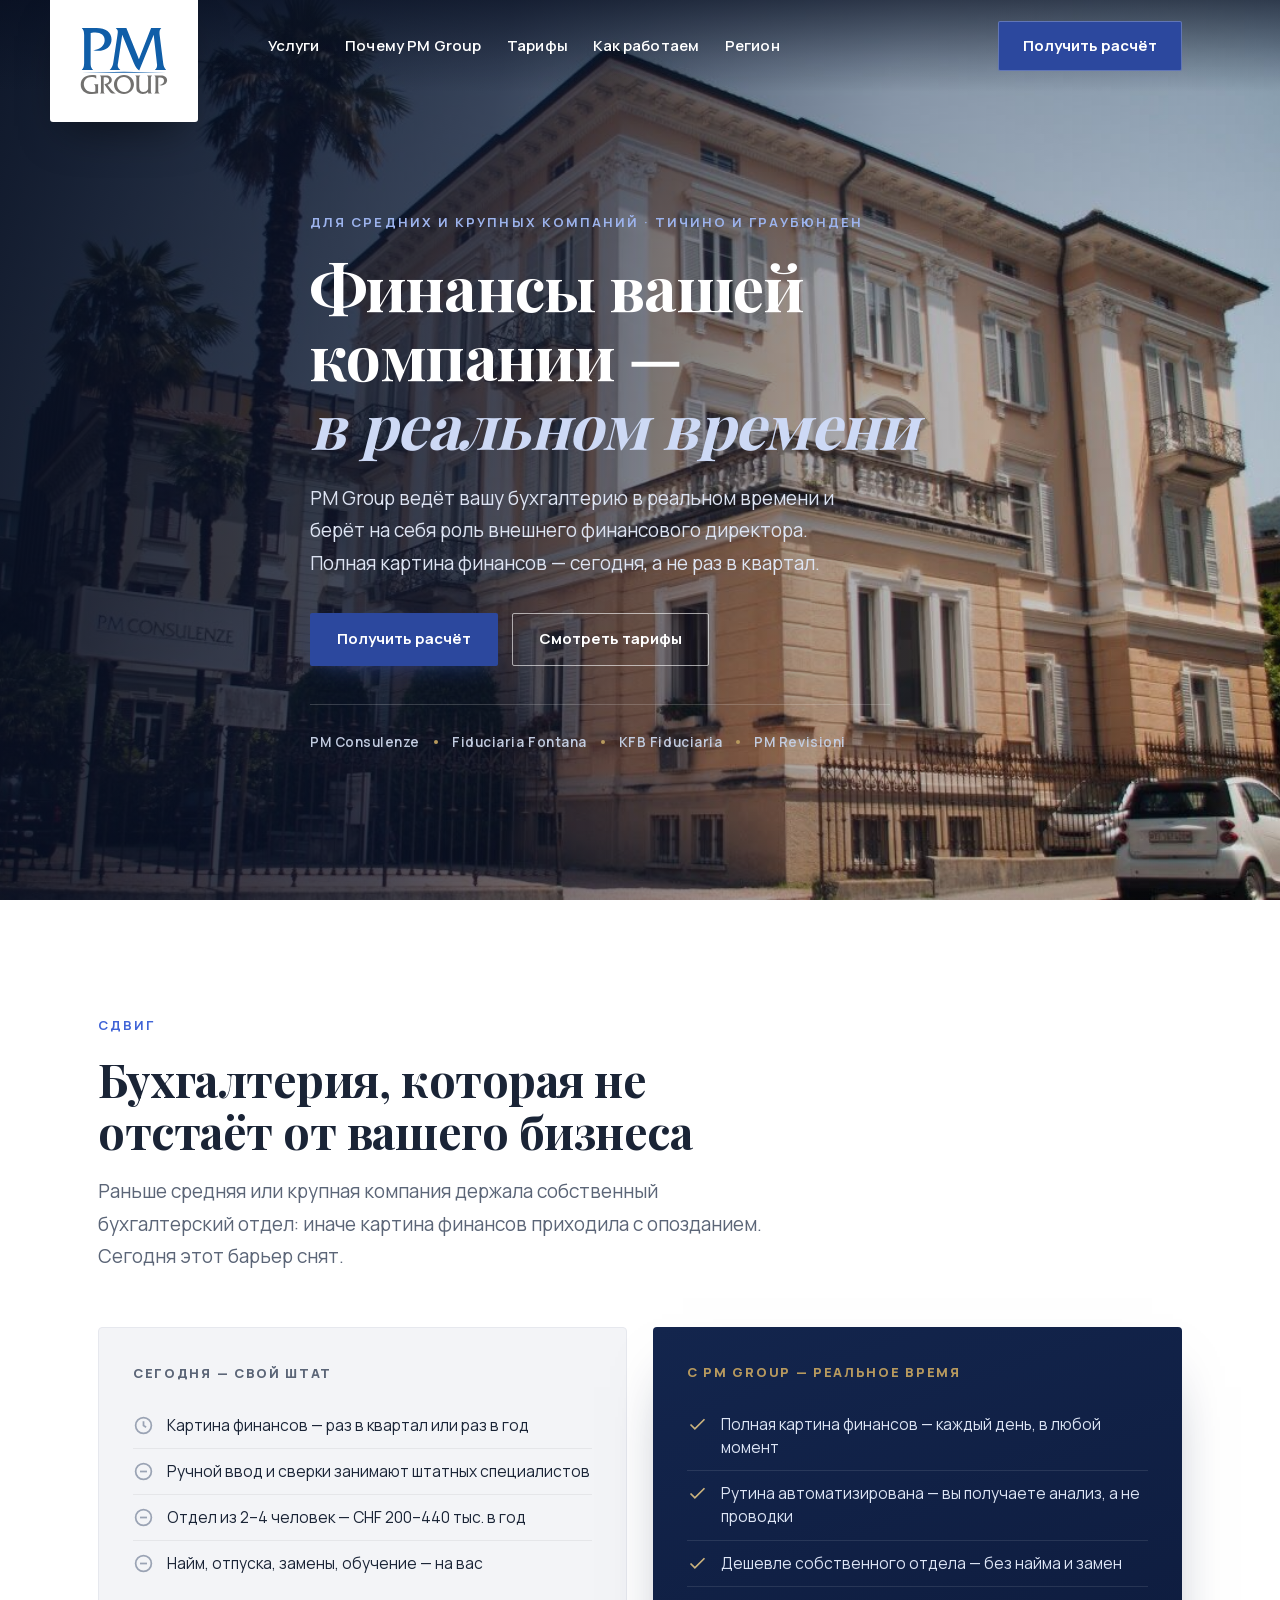
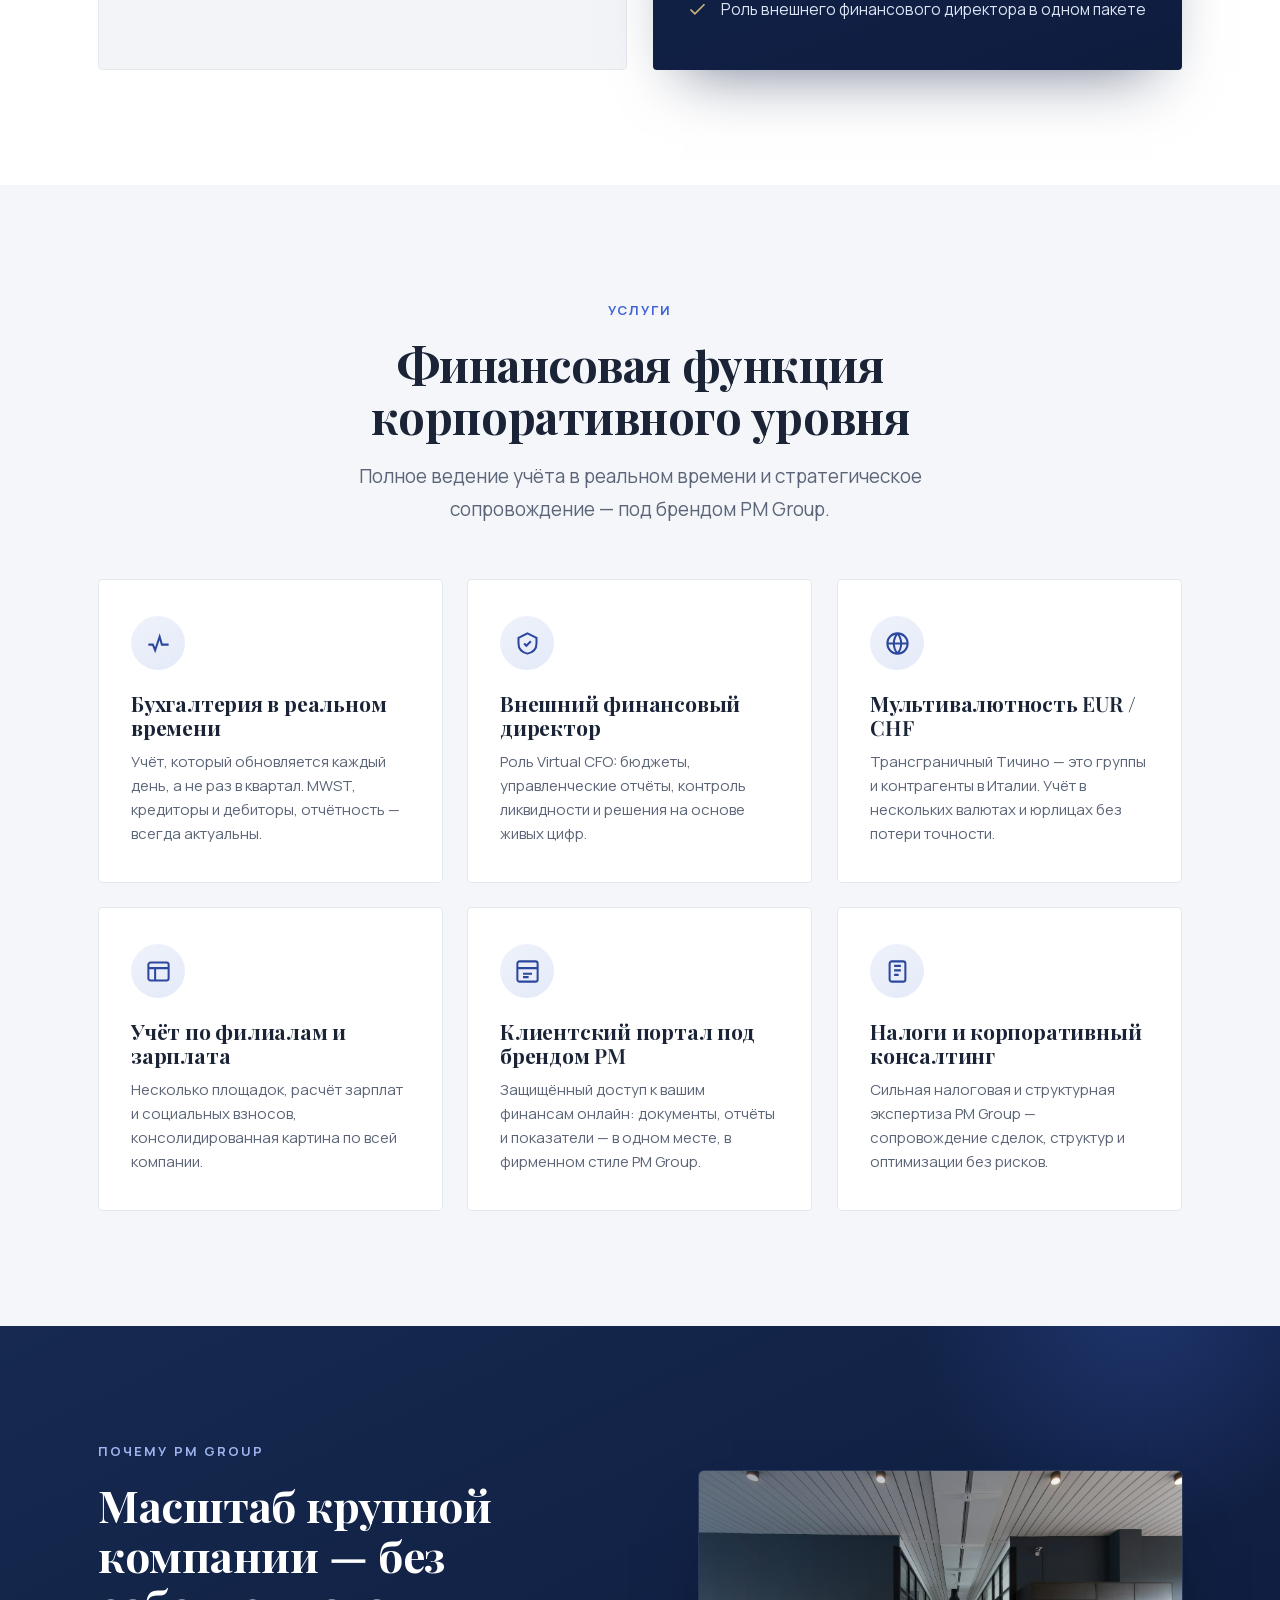
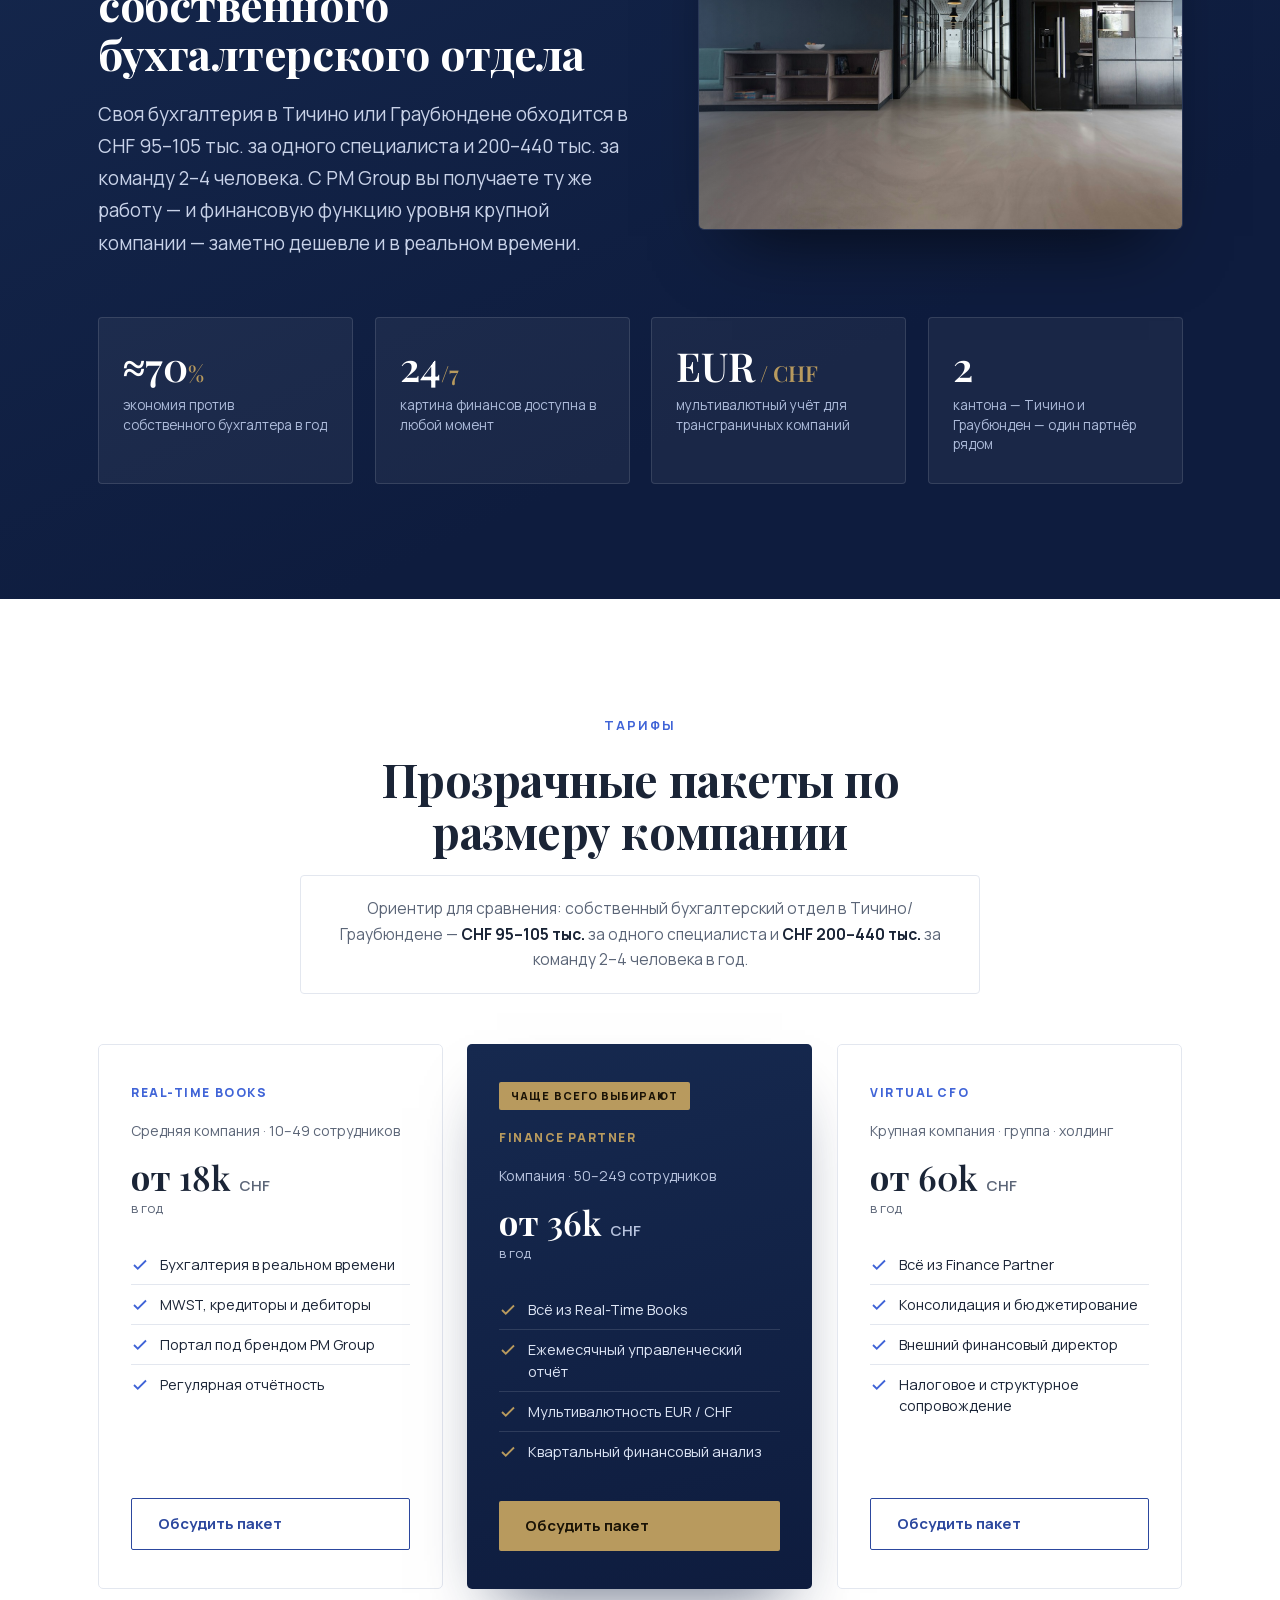
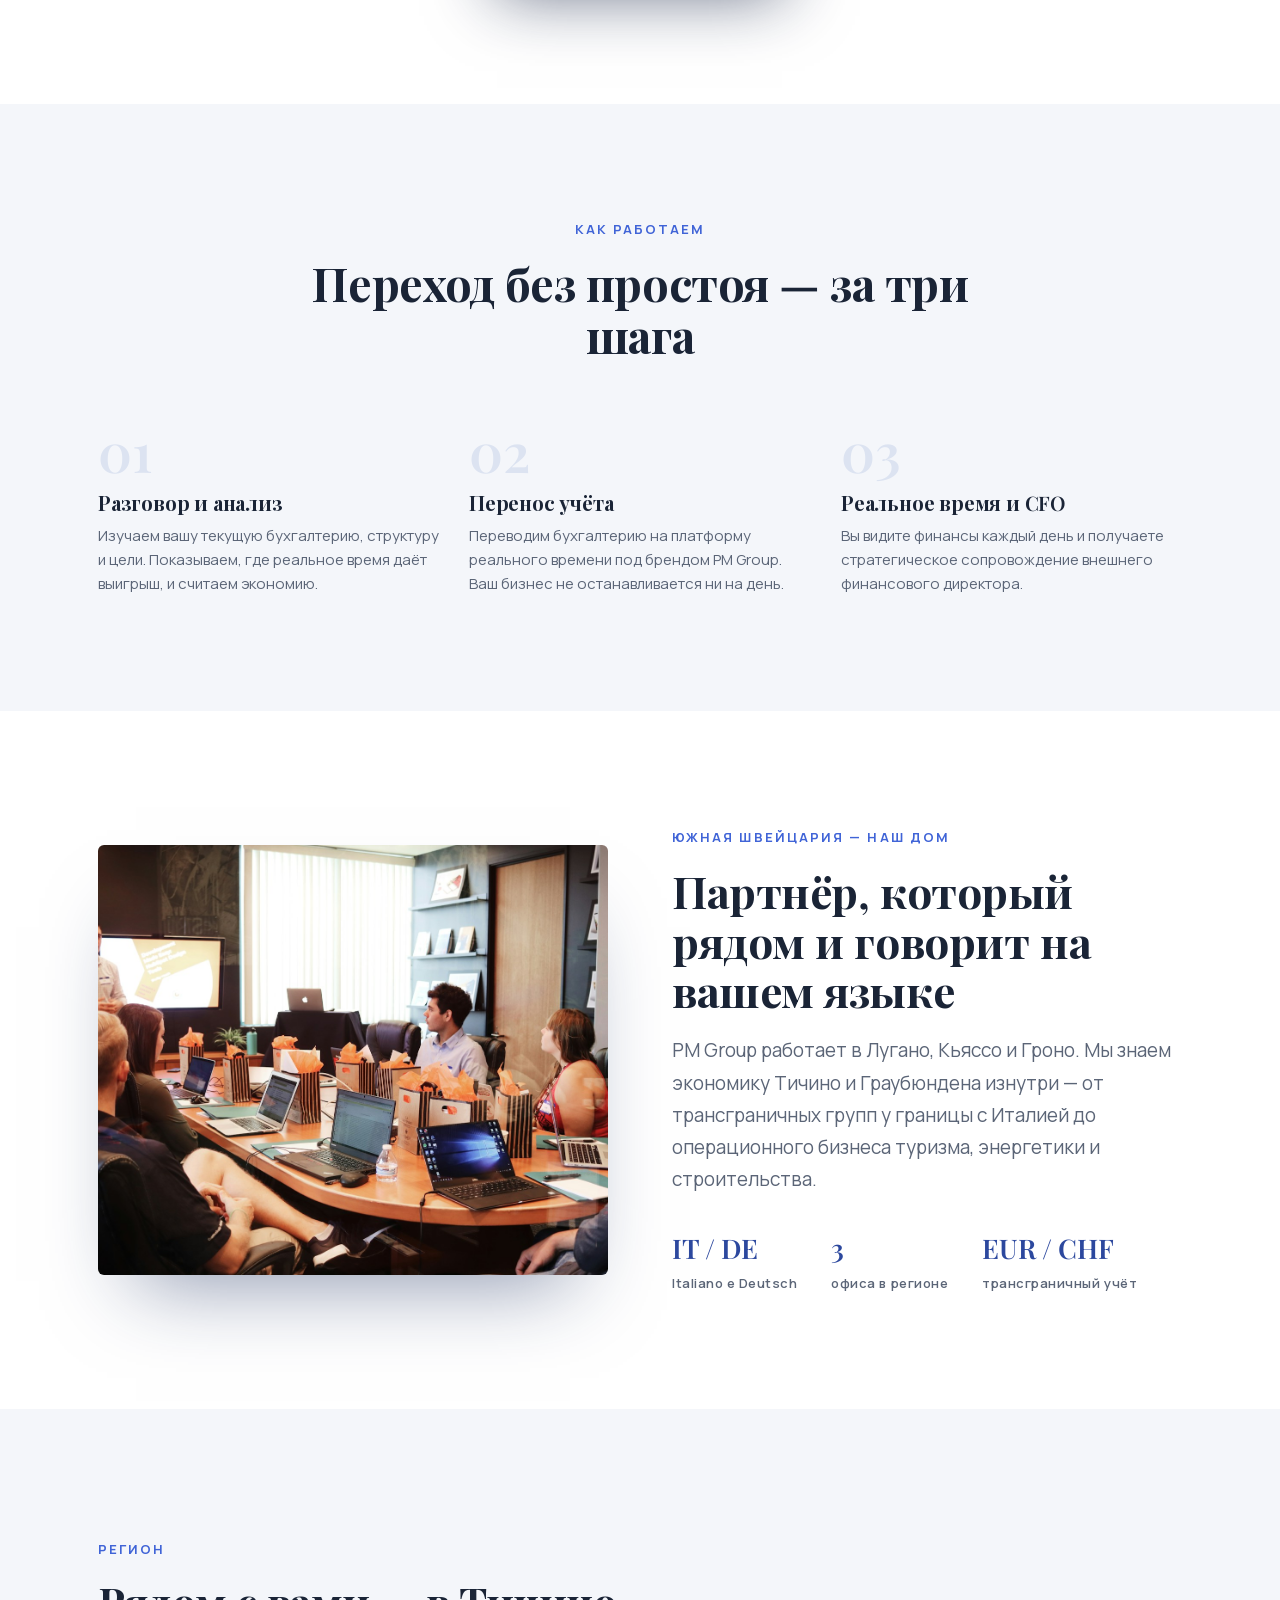
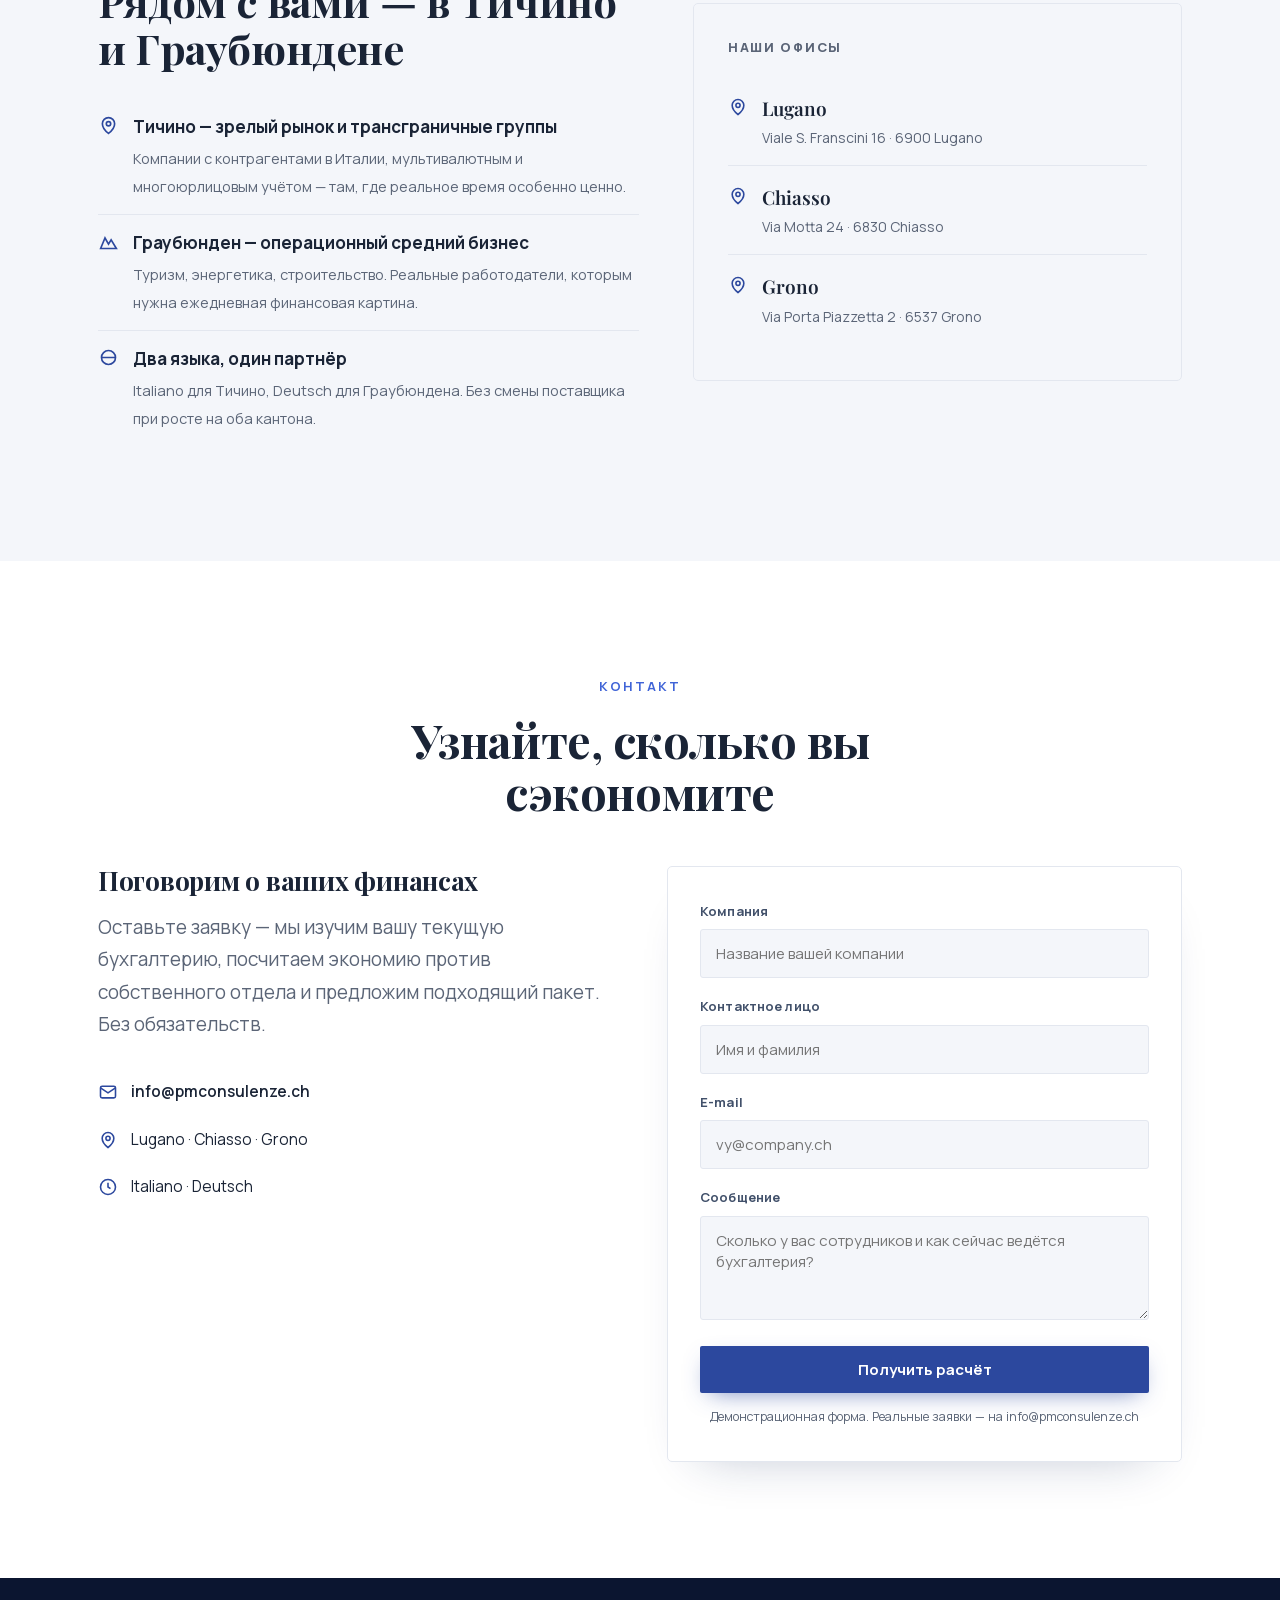
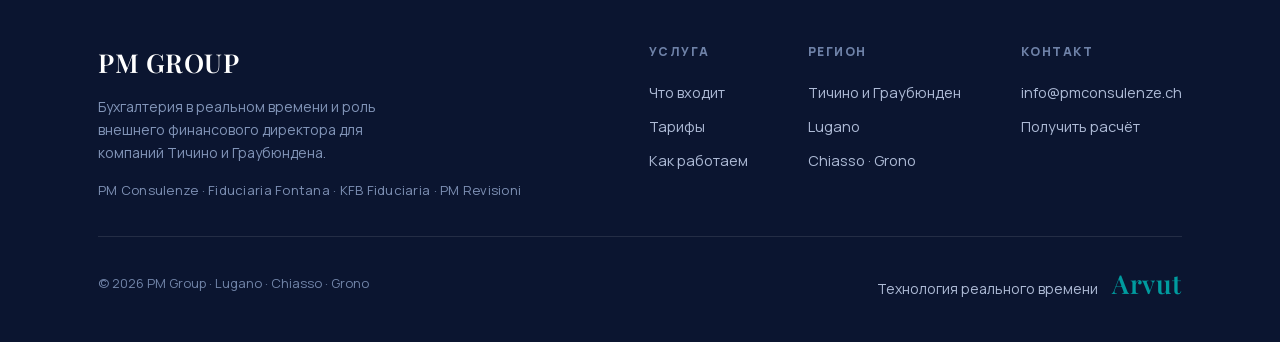
==== commit 7117f19f: "Правки обложки: плашка-логотип на фото, белый текст кнопки, меньше затемнения; офисные фото в тёмных" ====
--- a/index.html
+++ b/index.html
@@ -31,41 +31,51 @@
 section{position:relative;}
 .sec{padding:clamp(64px,9vw,118px) 0;}
 
-/* ── nav ── */
-nav.top{position:sticky;top:0;z-index:50;background:rgba(255,255,255,.92);
-  backdrop-filter:saturate(180%) blur(12px);border-bottom:1px solid var(--line);}
-nav.top .wrap{height:74px;display:flex;align-items:center;justify-content:space-between;}
-nav.top img.logo{height:38px;}
-.navlinks{display:flex;gap:clamp(16px,2.4vw,34px);align-items:center;}
-.navlinks a{font-size:14.5px;font-weight:600;color:#37445b;letter-spacing:.01em;transition:color .2s;}
-.navlinks a:hover{color:var(--royal);}
+/* buttons */
 .btn{display:inline-flex;align-items:center;gap:9px;font-family:var(--sans);font-weight:700;
   font-size:15px;padding:13px 26px;border-radius:2px;transition:transform .2s,box-shadow .2s,background .2s;
   cursor:pointer;border:1.5px solid transparent;white-space:nowrap;}
 .btn-fill{background:var(--brand);color:#fff;box-shadow:0 8px 24px -10px rgba(44,72,158,.7);}
-.btn-fill:hover{background:#22376f;transform:translateY(-2px);}
-.btn-ghost{background:transparent;color:#fff;border-color:rgba(255,255,255,.55);}
-.btn-ghost:hover{background:rgba(255,255,255,.12);border-color:#fff;}
+.btn-fill:hover{background:#22376f;transform:translateY(-2px);color:#fff;}
+.btn-ghost{background:transparent;color:#fff;border-color:rgba(255,255,255,.6);}
+.btn-ghost:hover{background:rgba(255,255,255,.12);border-color:#fff;color:#fff;}
 .btn-out{background:transparent;color:var(--brand);border-color:var(--brand);}
 .btn-out:hover{background:var(--brand);color:#fff;transform:translateY(-2px);}
-.btn-nav{padding:11px 22px;}
+.btn-gold{background:var(--gold);color:#1a1306;border:none;}
+.btn-gold:hover{background:#c8aa6c;transform:translateY(-2px);color:#1a1306;}
+
+/* ── top bar (overlay on hero, logo plate hangs onto photo) ── */
+.topbar{position:absolute;top:0;left:0;right:0;z-index:30;}
+.topbar:before{content:"";position:absolute;top:0;left:0;right:0;height:92px;
+  background:linear-gradient(180deg,rgba(7,14,32,.66),rgba(7,14,32,.22) 64%,transparent);}
+.topbar-in{position:relative;height:92px;display:flex;align-items:center;
+  padding-left:clamp(150px,17vw,236px);}
+.logoplate{position:absolute;left:0;top:0;background:#fff;height:122px;display:flex;align-items:center;
+  padding:0 clamp(20px,2.4vw,30px);box-shadow:0 20px 44px -16px rgba(0,0,0,.5);border-radius:0 0 3px 3px;}
+.logoplate img{height:clamp(52px,5.4vw,66px);width:auto;}
+.navlinks{display:flex;align-items:center;gap:clamp(14px,2vw,30px);}
+.navlinks a{color:#fff;font-weight:600;font-size:15px;letter-spacing:.01em;transition:color .2s;}
+.navlinks a:hover{color:#cdd9f5;}
+.nav-sp{flex:1;}
+.cta-nav{background:var(--brand);color:#fff!important;padding:12px 24px;border:1.5px solid rgba(255,255,255,.25);}
+.cta-nav:hover{background:#22376f;}
 .navtoggle{display:none;}
 
 /* ── hero ── */
-.hero{position:relative;min-height:calc(100svh - 74px);display:flex;align-items:center;
-  overflow:hidden;background:var(--navy);}
-.hero .bg{position:absolute;inset:0;width:100%;height:100%;object-fit:cover;object-position:50% 62%;}
+.hero{position:relative;min-height:100svh;display:flex;align-items:center;
+  overflow:hidden;background:var(--navy);padding:128px 0 7vh;}
+.hero .bg{position:absolute;inset:0;width:100%;height:100%;object-fit:cover;object-position:50% 60%;}
 .hero .veil{position:absolute;inset:0;
-  background:linear-gradient(104deg,rgba(8,18,42,.94) 0%,rgba(10,22,50,.86) 42%,rgba(12,26,58,.52) 78%,rgba(12,26,58,.34) 100%);}
-.hero .wrap{position:relative;z-index:2;padding-top:7vh;padding-bottom:7vh;}
-.hero-in{max-width:660px;color:#fff;}
+  background:linear-gradient(99deg,rgba(7,14,32,.92) 0%,rgba(9,19,44,.74) 36%,rgba(10,22,50,.34) 64%,rgba(10,22,50,.10) 100%);}
+.hero .wrap{position:relative;z-index:2;}
+.hero-in{max-width:660px;color:#fff;text-align:left;}
 .hero h1{font-size:clamp(34px,5.6vw,62px);color:#fff;margin-bottom:22px;}
 .hero h1 em{font-style:italic;color:#cdd9f5;}
-.hero .lead{color:#d4ddf0;max-width:560px;margin-bottom:34px;font-size:clamp(16px,1.9vw,19px);}
-.hero-cta{display:flex;gap:14px;flex-wrap:wrap;margin-bottom:38px;}
+.hero .lead{color:#dde4f3;max-width:560px;margin-bottom:34px;font-size:clamp(16px,1.9vw,19px);}
+.hero-cta{display:flex;gap:14px;flex-wrap:wrap;margin-bottom:38px;justify-content:flex-start;}
 .trust{display:flex;align-items:center;gap:14px;flex-wrap:wrap;
-  padding-top:26px;border-top:1px solid rgba(255,255,255,.16);max-width:560px;}
-.trust span{font-size:13.5px;letter-spacing:.04em;color:#aebcdb;font-weight:600;}
+  padding-top:26px;border-top:1px solid rgba(255,255,255,.18);max-width:580px;}
+.trust span{font-size:13.5px;letter-spacing:.04em;color:#c2cce0;font-weight:600;}
 .trust .dot{width:4px;height:4px;border-radius:50%;background:var(--gold);}
 
 /* ── shift ── */
@@ -102,14 +112,19 @@
 .svc h3{font-size:21px;margin-bottom:11px;font-family:var(--serif);}
 .svc p{font-size:15px;color:var(--muted);line-height:1.6;}
 
-/* ── advantage band ── */
+/* ── advantage band (navy + premium office image) ── */
 .band{background:linear-gradient(155deg,#16294f 0%,#0e1c3e 70%);color:#fff;overflow:hidden;}
 .band:before{content:"";position:absolute;top:-30%;right:-8%;width:480px;height:480px;border-radius:50%;
-  background:radial-gradient(circle,rgba(64,100,215,.28),transparent 68%);}
+  background:radial-gradient(circle,rgba(64,100,215,.26),transparent 68%);}
 .band .wrap{position:relative;}
-.band h2{color:#fff;font-size:clamp(28px,4vw,46px);max-width:740px;margin-bottom:20px;}
-.band .lead{color:#c3cee6;max-width:620px;}
-.stats{display:grid;grid-template-columns:repeat(4,1fr);gap:22px;margin-top:54px;}
+.band-grid{display:grid;grid-template-columns:1.05fr .95fr;gap:clamp(34px,5vw,64px);align-items:center;}
+.band h2{color:#fff;font-size:clamp(28px,4vw,44px);max-width:560px;margin-bottom:20px;}
+.band .lead{color:#c8d2e8;max-width:560px;}
+.band-img{position:relative;border-radius:6px;overflow:hidden;min-height:360px;
+  box-shadow:0 40px 70px -34px rgba(0,0,0,.65);border:1px solid rgba(255,255,255,.1);}
+.band-img img{position:absolute;inset:0;width:100%;height:100%;object-fit:cover;}
+.band-img:after{content:"";position:absolute;inset:0;background:linear-gradient(120deg,rgba(14,28,62,.42),transparent 60%);}
+.stats{display:grid;grid-template-columns:repeat(4,1fr);gap:22px;margin-top:58px;}
 .stat{padding:28px 24px;border-radius:4px;background:rgba(255,255,255,.05);
   border:1px solid rgba(255,255,255,.12);}
 .stat .n{font-family:var(--serif);font-weight:700;font-size:clamp(28px,3.4vw,40px);color:#fff;
@@ -148,24 +163,22 @@
   text-transform:uppercase;background:var(--gold);color:#1a1306;padding:5px 12px;border-radius:2px;margin-bottom:18px;}
 
 /* ── steps ── */
-.steps{display:grid;grid-template-columns:repeat(3,1fr);gap:30px;margin-top:54px;counter-reset:s;}
+.steps{display:grid;grid-template-columns:repeat(3,1fr);gap:30px;margin-top:54px;}
 .step{position:relative;padding-top:8px;}
 .step .num{font-family:var(--serif);font-weight:700;font-size:54px;color:#dce3f1;line-height:1;margin-bottom:14px;}
 .step h3{font-size:20px;margin-bottom:10px;}
 .step p{font-size:15px;color:var(--muted);line-height:1.6;}
 
-/* ── photo block ── */
-.photo{position:relative;min-height:480px;display:flex;align-items:center;overflow:hidden;background:var(--navy);}
-.photo .bg{position:absolute;inset:0;width:100%;height:100%;object-fit:cover;object-position:50% 55%;}
-.photo .veil{position:absolute;inset:0;
-  background:linear-gradient(95deg,rgba(8,16,34,.9),rgba(10,20,46,.62) 70%,rgba(10,20,46,.4));}
-.photo .wrap{position:relative;z-index:2;color:#fff;}
-.photo h2{color:#fff;font-size:clamp(26px,3.6vw,42px);max-width:620px;margin-bottom:18px;}
-.photo .lead{color:#d4ddf0;max-width:540px;}
-.photo .marks{display:flex;gap:30px;margin-top:30px;flex-wrap:wrap;}
-.photo .marks div{font-family:var(--serif);font-weight:700;font-size:30px;color:#fff;}
-.photo .marks span{display:block;font-family:var(--sans);font-size:13px;font-weight:600;color:var(--gold);
-  letter-spacing:.06em;margin-top:4px;}
+/* ── partner block (image + text split) ── */
+.partner-grid{display:grid;grid-template-columns:1fr 1fr;gap:clamp(36px,5vw,68px);align-items:center;}
+.partner-img{position:relative;border-radius:6px;overflow:hidden;min-height:430px;
+  box-shadow:0 44px 80px -38px rgba(20,40,90,.5);}
+.partner-img img{position:absolute;inset:0;width:100%;height:100%;object-fit:cover;}
+.partner-text h2{font-size:clamp(27px,3.8vw,44px);margin-bottom:20px;}
+.pmarks{display:flex;gap:34px;margin-top:30px;flex-wrap:wrap;}
+.pmarks div{font-family:var(--serif);font-weight:700;font-size:27px;color:var(--brand);}
+.pmarks span{display:block;font-family:var(--sans);font-size:13px;font-weight:600;color:var(--muted);
+  letter-spacing:.04em;margin-top:3px;}
 
 /* ── region ── */
 .region-grid{display:grid;grid-template-columns:1.05fr .95fr;gap:54px;align-items:center;margin-top:14px;}
@@ -203,7 +216,7 @@
 .formnote{font-size:12.5px;color:var(--muted);margin-top:14px;text-align:center;}
 
 /* ── footer ── */
-footer{background:#0b1530;color:#9fb0d0;padding:64px 0 34px;}
+footer{background:#0b1530;color:#9fb0d0;padding:64px 0 36px;}
 .foot-top{display:flex;justify-content:space-between;gap:40px;flex-wrap:wrap;
   padding-bottom:34px;border-bottom:1px solid rgba(255,255,255,.1);}
 .foot-brand .wm{font-family:var(--serif);font-weight:700;font-size:26px;color:#fff;letter-spacing:.02em;}
@@ -214,10 +227,12 @@
   color:#6f82a8;margin:0 0 14px;font-weight:800;}
 .foot-col a{display:block;font-size:14.5px;color:#aebbd6;padding:5px 0;transition:color .2s;}
 .foot-col a:hover{color:#fff;}
-.foot-bot{display:flex;justify-content:space-between;gap:18px;flex-wrap:wrap;
-  padding-top:24px;font-size:13px;color:#7184a8;}
-.foot-bot .arvut{color:#cdd6e8;}
-.foot-bot .arvut b{color:var(--arvut);font-weight:800;}
+.foot-bot{display:flex;justify-content:space-between;gap:18px 30px;flex-wrap:wrap;align-items:center;
+  padding-top:26px;}
+.foot-bot .copy{font-size:13px;color:#7184a8;}
+.foot-credit{display:flex;align-items:baseline;gap:14px;}
+.foot-credit .lbl{font-size:14px;color:#aebbd6;}
+.foot-credit .arvut-wm{font-family:var(--serif);font-weight:700;font-size:26px;color:var(--arvut);letter-spacing:.02em;}
 
 /* ── reveal ── */
 .reveal{opacity:0;transform:translateY(26px);
@@ -229,40 +244,43 @@
 /* ── responsive ── */
 @media(max-width:980px){
   .svc-grid,.price-grid,.steps,.stats{grid-template-columns:1fr 1fr;}
-  .region-grid,.contact-grid{grid-template-columns:1fr;gap:36px;}
+  .band-grid,.partner-grid,.region-grid,.contact-grid{grid-template-columns:1fr;gap:36px;}
+  .band-img{min-height:300px;}.partner-img{min-height:340px;}
   .stats{gap:16px;}
 }
 @media(max-width:760px){
   .navlinks{display:none;}
-  .navtoggle{display:flex;}
+  .topbar-in{padding-left:0;justify-content:flex-end;}
+  .logoplate{height:96px;padding:0 18px;}
+  .cta-nav{padding:10px 18px;}
   .shift-grid,.svc-grid,.price-grid,.steps,.stats{grid-template-columns:1fr;}
-  .hero{min-height:auto;padding:14vh 0 12vh;}
+  .hero{padding:120px 0 9vh;min-height:auto;}
   .tier.feat{order:-1;}
 }
 </style>
 </head>
 <body>
 
-<!-- NAV -->
-<nav class="top">
-  <div class="wrap">
-    <a href="#top"><img class="logo" src="assets/pm-group-logo.svg" alt="PM Group"></a>
-    <div class="navlinks">
-      <a href="#servizi">Услуги</a>
-      <a href="#perche">Почему PM Group</a>
-      <a href="#tariffe">Тарифы</a>
-      <a href="#come">Как работаем</a>
-      <a href="#regione">Регион</a>
-      <a href="#contatto" class="btn btn-fill btn-nav">Получить расчёт</a>
-    </div>
-    <a href="#contatto" class="btn btn-fill btn-nav navtoggle">Контакт</a>
-  </div>
-</nav>
-
-<!-- HERO -->
+<!-- HERO + overlay nav -->
 <header class="hero" id="top">
-  <img class="bg" src="assets/villa-pm.jpg?v=1" alt="Резиденция PM Group в Лугано">
+  <img class="bg" src="assets/villa-pm.jpg?v=2" alt="Резиденция PM Group в Лугано">
   <div class="veil"></div>
+
+  <div class="topbar">
+    <div class="wrap topbar-in">
+      <a href="#top" class="logoplate"><img src="assets/pm-group-logo.svg" alt="PM Group"></a>
+      <div class="navlinks">
+        <a href="#servizi">Услуги</a>
+        <a href="#perche">Почему PM Group</a>
+        <a href="#tariffe">Тарифы</a>
+        <a href="#come">Как работаем</a>
+        <a href="#regione">Регион</a>
+      </div>
+      <div class="nav-sp"></div>
+      <a href="#contatto" class="btn cta-nav">Получить расчёт</a>
+    </div>
+  </div>
+
   <div class="wrap">
     <div class="hero-in">
       <p class="eyebrow light">Для средних и крупных компаний · Тичино и Граубюнден</p>
@@ -359,10 +377,13 @@
 <!-- ADVANTAGE BAND -->
 <section class="sec band" id="perche">
   <div class="wrap">
-    <div class="reveal">
-      <p class="eyebrow light">Почему PM Group</p>
-      <h2>Масштаб крупной компании — без собственного бухгалтерского отдела</h2>
-      <p class="lead">Своя бухгалтерия в Тичино или Граубюндене обходится в CHF 95–105 тыс. за одного специалиста и 200–440 тыс. за команду 2–4 человека. С PM Group вы получаете ту же работу — и финансовую функцию уровня крупной компании — заметно дешевле и в реальном времени.</p>
+    <div class="band-grid">
+      <div class="reveal">
+        <p class="eyebrow light">Почему PM Group</p>
+        <h2>Масштаб крупной компании — без собственного бухгалтерского отдела</h2>
+        <p class="lead">Своя бухгалтерия в Тичино или Граубюндене обходится в CHF 95–105 тыс. за одного специалиста и 200–440 тыс. за команду 2–4 человека. С PM Group вы получаете ту же работу — и финансовую функцию уровня крупной компании — заметно дешевле и в реальном времени.</p>
+      </div>
+      <div class="band-img reveal"><img src="assets/office-meeting.jpg?v=2" alt="Премиальный офис"></div>
     </div>
     <div class="stats">
       <div class="stat reveal"><div class="n">≈70<small>%</small></div><div class="t">экономия против собственного бухгалтера в год</div></div>
@@ -407,7 +428,7 @@
           <li><svg class="chk" viewBox="0 0 24 24" fill="none" stroke="currentColor" stroke-width="2.4"><path d="M20 6 9 17l-5-5"/></svg>Мультивалютность EUR / CHF</li>
           <li><svg class="chk" viewBox="0 0 24 24" fill="none" stroke="currentColor" stroke-width="2.4"><path d="M20 6 9 17l-5-5"/></svg>Квартальный финансовый анализ</li>
         </ul>
-        <a href="#contatto" class="btn btn-fill" style="background:var(--gold);color:#1a1306;border:none;">Обсудить пакет</a>
+        <a href="#contatto" class="btn btn-gold">Обсудить пакет</a>
       </div>
       <div class="tier reveal">
         <span class="tag">Virtual CFO</span>
@@ -453,26 +474,27 @@
   </div>
 </section>
 
-<!-- PHOTO BLOCK -->
-<section class="photo">
-  <img class="bg" src="assets/villa-pm.jpg?v=1" alt="Южная Швейцария">
-  <div class="veil"></div>
-  <div class="wrap">
-    <div class="reveal">
-      <p class="eyebrow light">Южная Швейцария — наш дом</p>
-      <h2>Партнёр, который рядом и говорит на вашем языке</h2>
-      <p class="lead">PM Group работает в Лугано, Кьяссо и Гроно. Мы знаем экономику Тичино и Граубюндена изнутри — от трансграничных групп у границы с Италией до операционного бизнеса туризма, энергетики и строительства.</p>
-      <div class="marks">
-        <div>IT / DE<span>Italiano e Deutsch</span></div>
-        <div>3<span>Офиса в регионе</span></div>
-        <div>EUR/CHF<span>Трансграничный учёт</span></div>
+<!-- PARTNER BLOCK -->
+<section class="sec">
+  <div class="wrap">
+    <div class="partner-grid">
+      <div class="partner-img reveal"><img src="assets/office-partner.jpg?v=2" alt="Команда PM Group"></div>
+      <div class="partner-text reveal">
+        <p class="eyebrow">Южная Швейцария — наш дом</p>
+        <h2>Партнёр, который рядом и говорит на вашем языке</h2>
+        <p class="lead">PM Group работает в Лугано, Кьяссо и Гроно. Мы знаем экономику Тичино и Граубюндена изнутри — от трансграничных групп у границы с Италией до операционного бизнеса туризма, энергетики и строительства.</p>
+        <div class="pmarks">
+          <div>IT / DE<span>Italiano e Deutsch</span></div>
+          <div>3<span>офиса в регионе</span></div>
+          <div>EUR / CHF<span>трансграничный учёт</span></div>
+        </div>
       </div>
     </div>
   </div>
 </section>
 
 <!-- REGION -->
-<section class="sec" id="regione">
+<section class="sec bg-paper" id="regione">
   <div class="wrap">
     <div class="region-grid">
       <div class="reveal">
@@ -501,7 +523,7 @@
 </section>
 
 <!-- CONTACT -->
-<section class="sec bg-paper" id="contatto">
+<section class="sec" id="contatto">
   <div class="wrap">
     <div class="shead center reveal">
       <p class="eyebrow">Контакт</p>
@@ -515,7 +537,7 @@
         <div class="cline"><svg viewBox="0 0 24 24" fill="none" stroke-width="1.9"><path d="M12 21s-7-5.2-7-11a7 7 0 0114 0c0 5.8-7 11-7 11z"/><circle cx="12" cy="10" r="2.5"/></svg>Lugano · Chiasso · Grono</div>
         <div class="cline"><svg viewBox="0 0 24 24" fill="none" stroke-width="1.9"><circle cx="12" cy="12" r="9"/><path d="M12 7v5l3 2"/></svg>Italiano · Deutsch</div>
       </div>
-      <form class="reveal" onsubmit="event.preventDefault();this.querySelector('.btn-fill').textContent='Спасибо! Мы свяжемся с вами';this.querySelector('.btn-fill').style.background='var(--arvut)';">
+      <form class="reveal" onsubmit="event.preventDefault();this.querySelector('button').textContent='Спасибо! Мы свяжемся с вами';this.querySelector('button').style.background='var(--arvut)';">
         <div class="field"><label>Компания</label><input type="text" placeholder="Название вашей компании" required></div>
         <div class="field"><label>Контактное лицо</label><input type="text" placeholder="Имя и фамилия" required></div>
         <div class="field"><label>E-mail</label><input type="email" placeholder="vy@company.ch" required></div>
@@ -557,8 +579,8 @@
       </div>
     </div>
     <div class="foot-bot">
-      <span>© 2026 PM Group · Lugano · Chiasso · Grono</span>
-      <span class="arvut">Технология реального времени — <b>Arvut</b></span>
+      <span class="copy">© 2026 PM Group · Lugano · Chiasso · Grono</span>
+      <span class="foot-credit"><span class="lbl">Технология реального времени</span><span class="arvut-wm">Arvut</span></span>
     </div>
   </div>
 </footer>
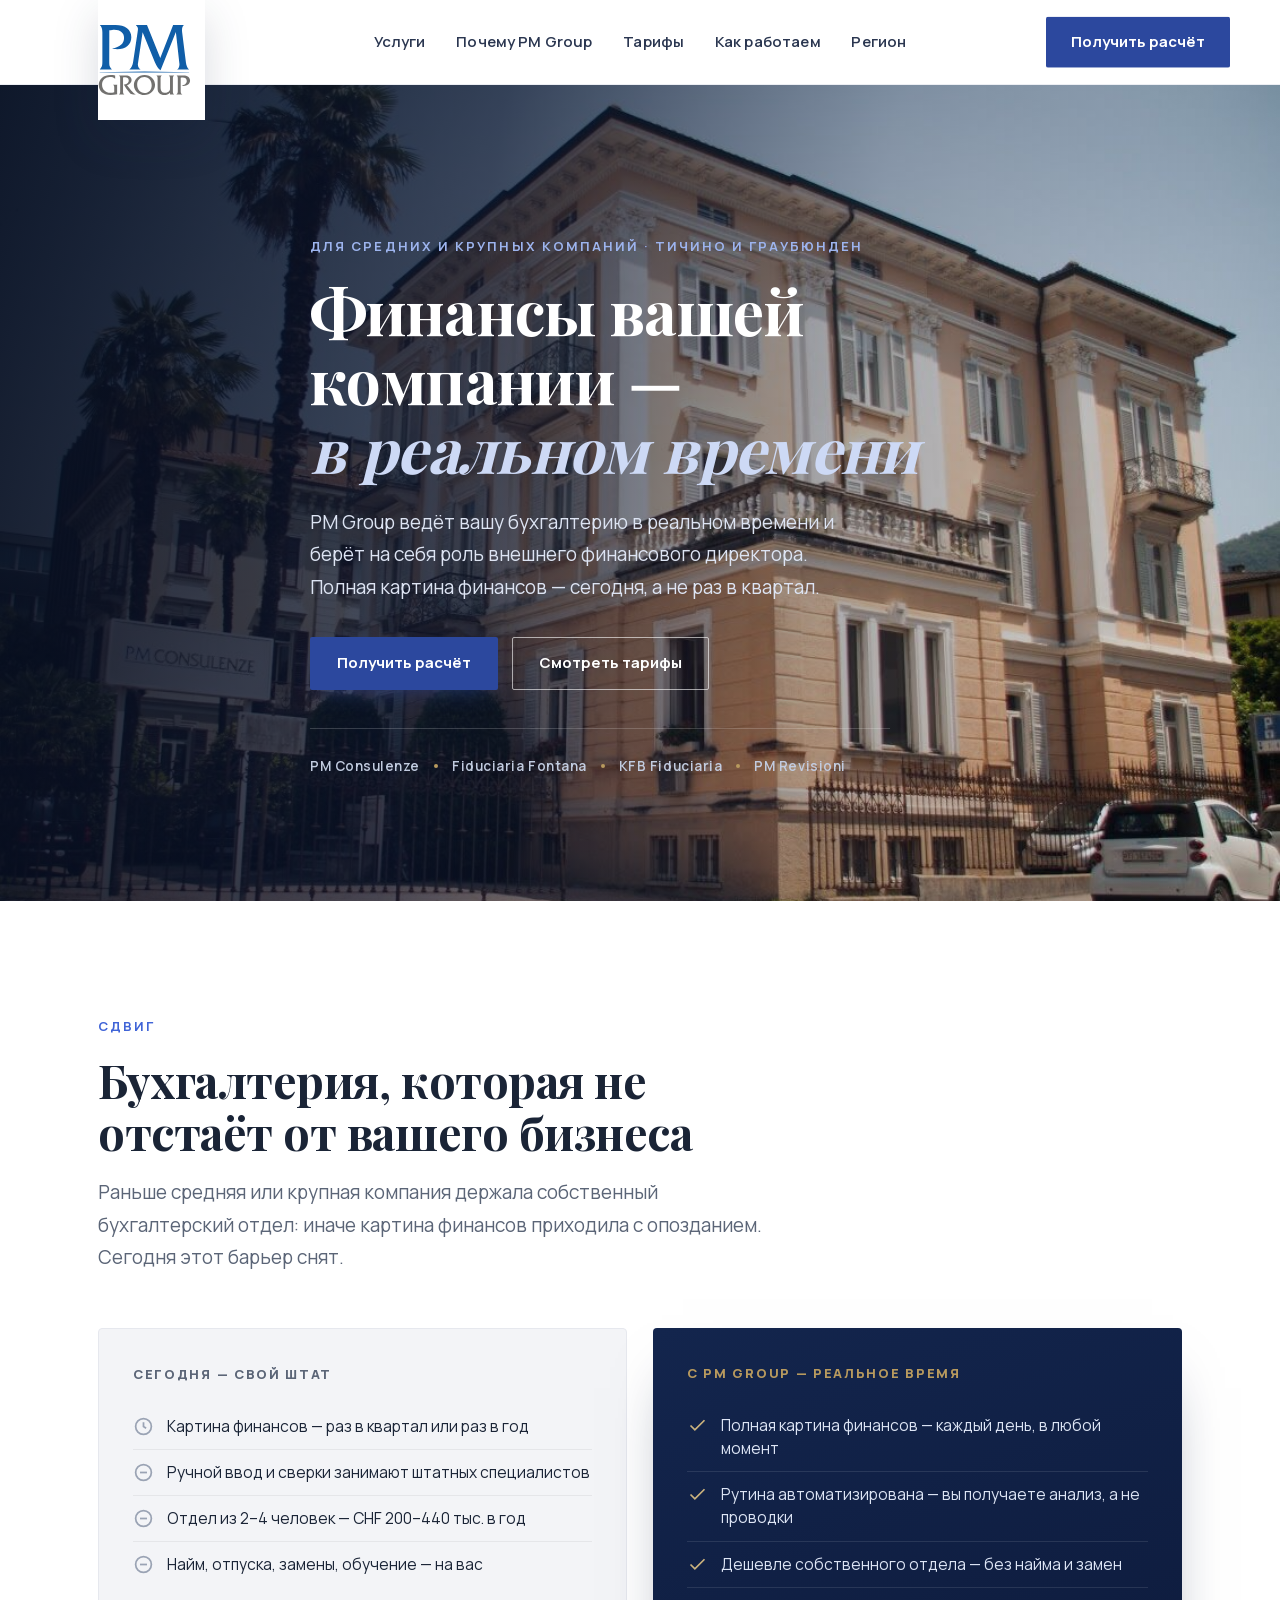
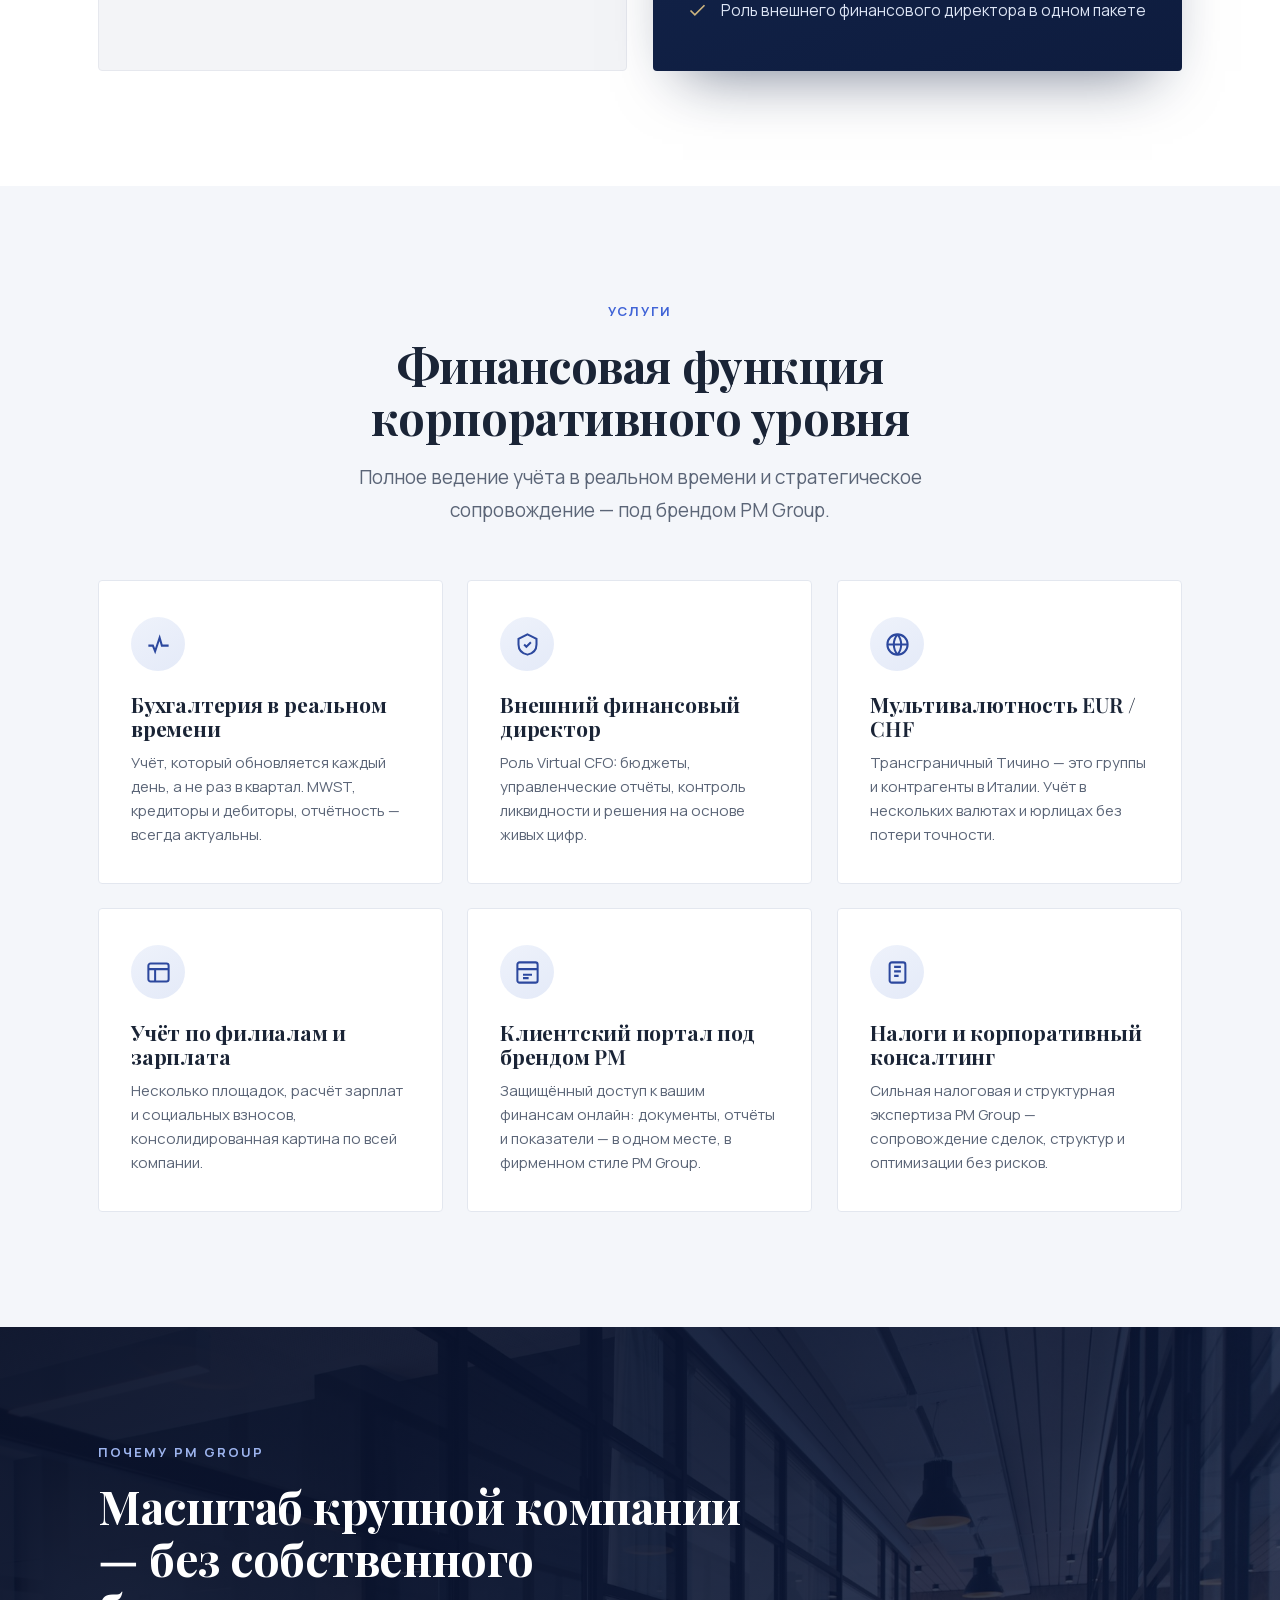
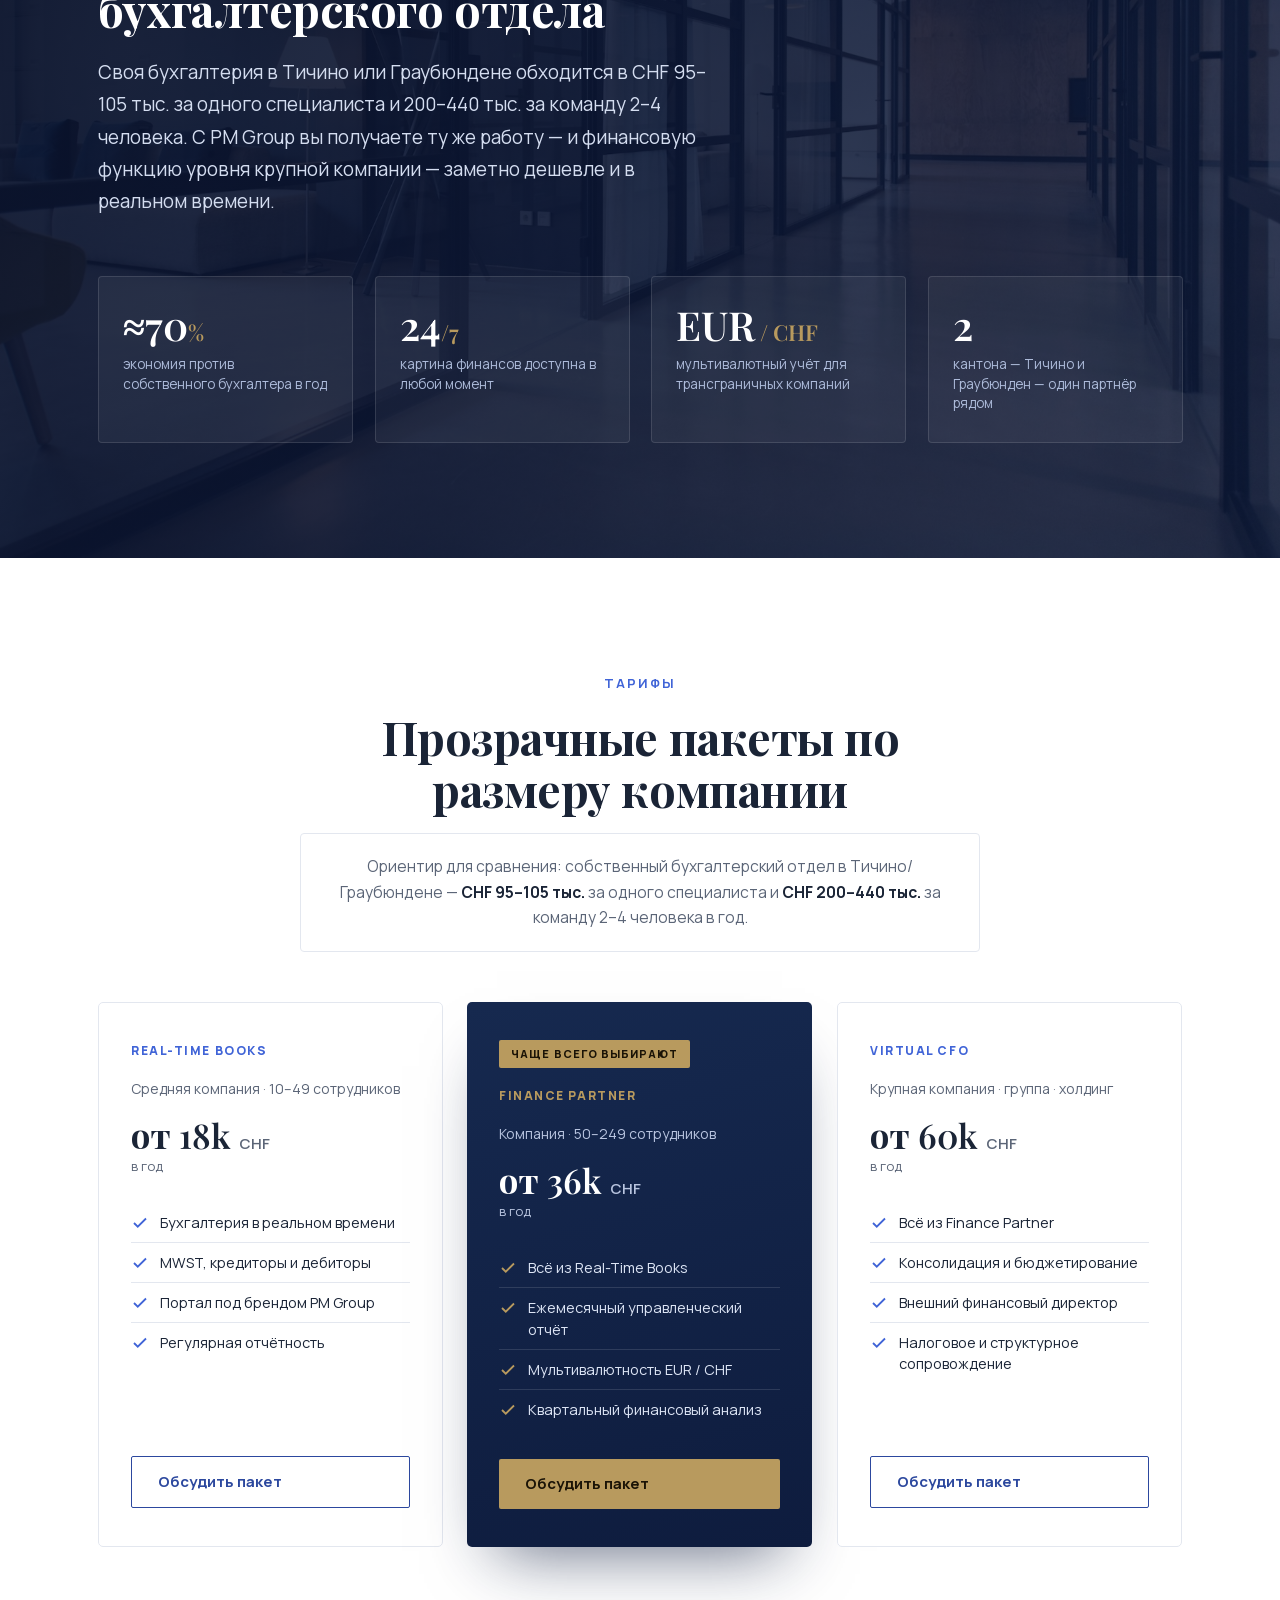
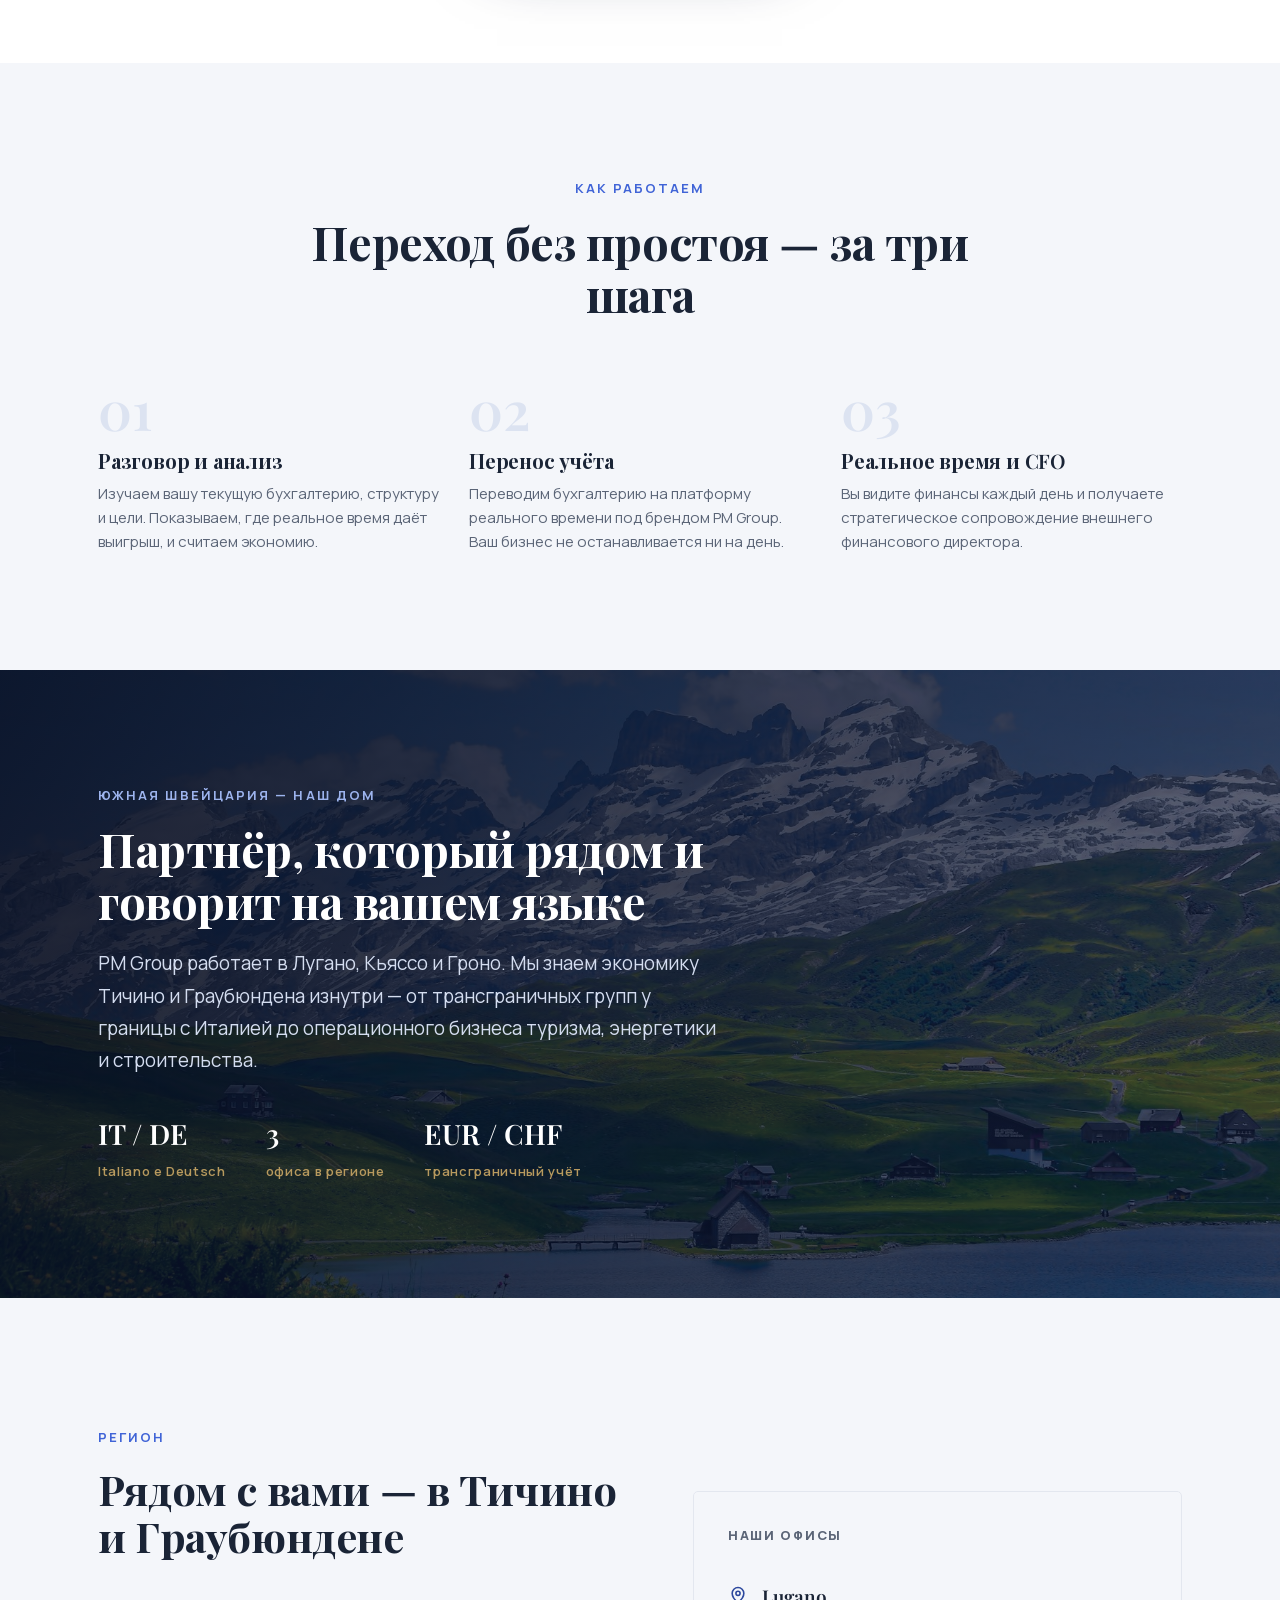
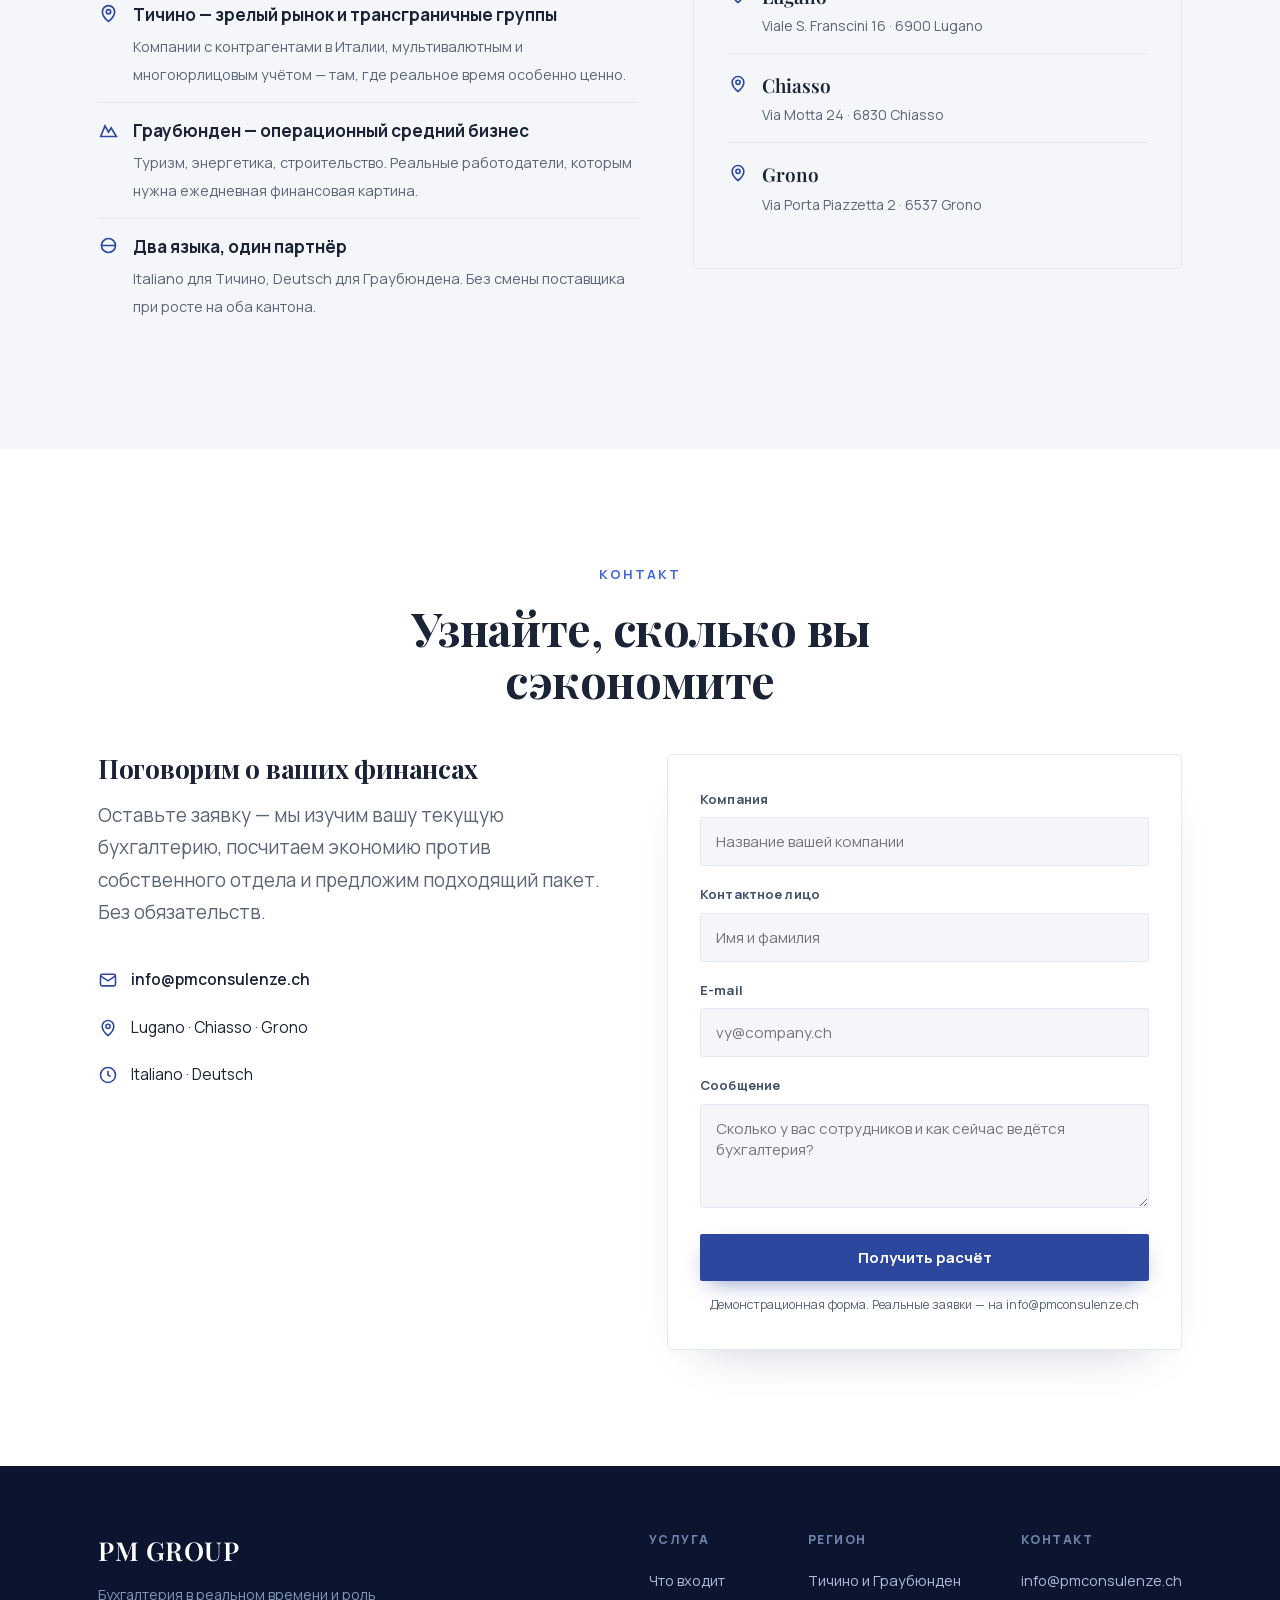
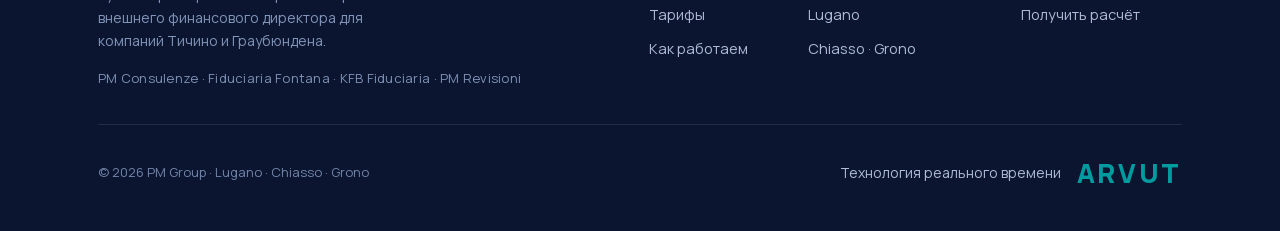
==== commit a64a5c5c: "Белое меню с пунктами по центру; герой под логотип; тёмные блоки с фото на фоне (офис + Тичино) с пр" ====
--- a/index.html
+++ b/index.html
@@ -44,26 +44,23 @@
 .btn-gold{background:var(--gold);color:#1a1306;border:none;}
 .btn-gold:hover{background:#c8aa6c;transform:translateY(-2px);color:#1a1306;}
 
-/* ── top bar (overlay on hero, logo plate hangs onto photo) ── */
-.topbar{position:absolute;top:0;left:0;right:0;z-index:30;}
-.topbar:before{content:"";position:absolute;top:0;left:0;right:0;height:92px;
-  background:linear-gradient(180deg,rgba(7,14,32,.66),rgba(7,14,32,.22) 64%,transparent);}
-.topbar-in{position:relative;height:92px;display:flex;align-items:center;
-  padding-left:clamp(150px,17vw,236px);}
-.logoplate{position:absolute;left:0;top:0;background:#fff;height:122px;display:flex;align-items:center;
-  padding:0 clamp(20px,2.4vw,30px);box-shadow:0 20px 44px -16px rgba(0,0,0,.5);border-radius:0 0 3px 3px;}
-.logoplate img{height:clamp(52px,5.4vw,66px);width:auto;}
-.navlinks{display:flex;align-items:center;gap:clamp(14px,2vw,30px);}
-.navlinks a{color:#fff;font-weight:600;font-size:15px;letter-spacing:.01em;transition:color .2s;}
-.navlinks a:hover{color:#cdd9f5;}
-.nav-sp{flex:1;}
-.cta-nav{background:var(--brand);color:#fff!important;padding:12px 24px;border:1.5px solid rgba(255,255,255,.25);}
+/* ── white top nav (logo plate hangs onto hero, menu centered) ── */
+.nav{background:#fff;position:relative;z-index:40;border-bottom:1px solid #eceef3;}
+.nav-in{height:84px;position:relative;display:flex;align-items:center;justify-content:center;}
+.logoplate{position:absolute;left:clamp(20px,5vw,48px);top:0;height:120px;display:flex;align-items:center;
+  background:#fff;padding-right:14px;z-index:3;filter:drop-shadow(0 16px 22px rgba(20,30,60,.16));}
+.logoplate img{height:clamp(54px,5.4vw,70px);width:auto;}
+.navlinks{display:flex;align-items:center;gap:clamp(16px,2.4vw,36px);}
+.navlinks a{color:#2a3650;font-weight:600;font-size:15px;letter-spacing:.01em;transition:color .2s;}
+.navlinks a:hover{color:var(--royal);}
+.cta-nav{position:absolute;right:0;top:50%;transform:translateY(-50%);
+  background:var(--brand);color:#fff!important;padding:12px 24px;}
 .cta-nav:hover{background:#22376f;}
 .navtoggle{display:none;}
 
 /* ── hero ── */
-.hero{position:relative;min-height:100svh;display:flex;align-items:center;
-  overflow:hidden;background:var(--navy);padding:128px 0 7vh;}
+.hero{position:relative;min-height:calc(100svh - 84px);display:flex;align-items:center;
+  overflow:hidden;background:var(--navy);padding:11vh 0 8vh;}
 .hero .bg{position:absolute;inset:0;width:100%;height:100%;object-fit:cover;object-position:50% 60%;}
 .hero .veil{position:absolute;inset:0;
   background:linear-gradient(99deg,rgba(7,14,32,.92) 0%,rgba(9,19,44,.74) 36%,rgba(10,22,50,.34) 64%,rgba(10,22,50,.10) 100%);}
@@ -112,18 +109,15 @@
 .svc h3{font-size:21px;margin-bottom:11px;font-family:var(--serif);}
 .svc p{font-size:15px;color:var(--muted);line-height:1.6;}
 
-/* ── advantage band (navy + premium office image) ── */
-.band{background:linear-gradient(155deg,#16294f 0%,#0e1c3e 70%);color:#fff;overflow:hidden;}
-.band:before{content:"";position:absolute;top:-30%;right:-8%;width:480px;height:480px;border-radius:50%;
-  background:radial-gradient(circle,rgba(64,100,215,.26),transparent 68%);}
-.band .wrap{position:relative;}
-.band-grid{display:grid;grid-template-columns:1.05fr .95fr;gap:clamp(34px,5vw,64px);align-items:center;}
-.band h2{color:#fff;font-size:clamp(28px,4vw,44px);max-width:560px;margin-bottom:20px;}
-.band .lead{color:#c8d2e8;max-width:560px;}
-.band-img{position:relative;border-radius:6px;overflow:hidden;min-height:360px;
-  box-shadow:0 40px 70px -34px rgba(0,0,0,.65);border:1px solid rgba(255,255,255,.1);}
-.band-img img{position:absolute;inset:0;width:100%;height:100%;object-fit:cover;}
-.band-img:after{content:"";position:absolute;inset:0;background:linear-gradient(120deg,rgba(14,28,62,.42),transparent 60%);}
+/* ── dark photo-background block (office / Ticino), navy-darkened ── */
+.bgblock{position:relative;color:#fff;overflow:hidden;background:var(--navy);}
+.bgblock .bgimg{position:absolute;inset:0;width:100%;height:100%;object-fit:cover;}
+.bgblock .veil{position:absolute;inset:0;}
+.bgblock .wrap{position:relative;z-index:2;}
+.bgblock h2{color:#fff;font-size:clamp(28px,4vw,46px);max-width:680px;margin-bottom:20px;}
+.bgblock .lead{color:#d4ddf0;max-width:620px;}
+.band-veil{background:linear-gradient(118deg,rgba(8,16,40,.95) 0%,rgba(11,22,52,.88) 46%,rgba(13,28,64,.74) 100%);}
+.ticino-veil{background:linear-gradient(110deg,rgba(7,15,36,.93) 0%,rgba(10,20,48,.78) 52%,rgba(12,24,58,.64) 100%);}
 .stats{display:grid;grid-template-columns:repeat(4,1fr);gap:22px;margin-top:58px;}
 .stat{padding:28px 24px;border-radius:4px;background:rgba(255,255,255,.05);
   border:1px solid rgba(255,255,255,.12);}
@@ -175,10 +169,10 @@
   box-shadow:0 44px 80px -38px rgba(20,40,90,.5);}
 .partner-img img{position:absolute;inset:0;width:100%;height:100%;object-fit:cover;}
 .partner-text h2{font-size:clamp(27px,3.8vw,44px);margin-bottom:20px;}
-.pmarks{display:flex;gap:34px;margin-top:30px;flex-wrap:wrap;}
-.pmarks div{font-family:var(--serif);font-weight:700;font-size:27px;color:var(--brand);}
-.pmarks span{display:block;font-family:var(--sans);font-size:13px;font-weight:600;color:var(--muted);
-  letter-spacing:.04em;margin-top:3px;}
+.pmarks{display:flex;gap:40px;margin-top:34px;flex-wrap:wrap;}
+.pmarks div{font-family:var(--serif);font-weight:700;font-size:28px;color:#fff;}
+.pmarks span{display:block;font-family:var(--sans);font-size:13px;font-weight:600;color:var(--gold);
+  letter-spacing:.05em;margin-top:4px;}
 
 /* ── region ── */
 .region-grid{display:grid;grid-template-columns:1.05fr .95fr;gap:54px;align-items:center;margin-top:14px;}
@@ -230,9 +224,10 @@
 .foot-bot{display:flex;justify-content:space-between;gap:18px 30px;flex-wrap:wrap;align-items:center;
   padding-top:26px;}
 .foot-bot .copy{font-size:13px;color:#7184a8;}
-.foot-credit{display:flex;align-items:baseline;gap:14px;}
+.foot-credit{display:flex;align-items:center;gap:16px;}
 .foot-credit .lbl{font-size:14px;color:#aebbd6;}
-.foot-credit .arvut-wm{font-family:var(--serif);font-weight:700;font-size:26px;color:var(--arvut);letter-spacing:.02em;}
+.foot-credit .arvut-wm{font-family:var(--sans);font-weight:800;font-size:27px;color:var(--arvut);
+  letter-spacing:.10em;text-transform:uppercase;}
 
 /* ── reveal ── */
 .reveal{opacity:0;transform:translateY(26px);
@@ -244,43 +239,43 @@
 /* ── responsive ── */
 @media(max-width:980px){
   .svc-grid,.price-grid,.steps,.stats{grid-template-columns:1fr 1fr;}
-  .band-grid,.partner-grid,.region-grid,.contact-grid{grid-template-columns:1fr;gap:36px;}
-  .band-img{min-height:300px;}.partner-img{min-height:340px;}
+  .region-grid,.contact-grid{grid-template-columns:1fr;gap:36px;}
   .stats{gap:16px;}
 }
 @media(max-width:760px){
   .navlinks{display:none;}
-  .topbar-in{padding-left:0;justify-content:flex-end;}
-  .logoplate{height:96px;padding:0 18px;}
+  .nav-in{justify-content:flex-start;height:78px;}
+  .logoplate{height:104px;}
+  .logoplate img{height:50px;}
   .cta-nav{padding:10px 18px;}
   .shift-grid,.svc-grid,.price-grid,.steps,.stats{grid-template-columns:1fr;}
-  .hero{padding:120px 0 9vh;min-height:auto;}
+  .hero{padding:8vh 0 9vh;min-height:auto;}
+  .pmarks{gap:26px;}
   .tier.feat{order:-1;}
 }
 </style>
 </head>
 <body>
 
-<!-- HERO + overlay nav -->
-<header class="hero" id="top">
+<!-- WHITE NAV -->
+<header class="nav" id="top">
+  <div class="wrap nav-in">
+    <a href="#top" class="logoplate"><img src="assets/pm-group-logo.svg" alt="PM Group"></a>
+    <nav class="navlinks">
+      <a href="#servizi">Услуги</a>
+      <a href="#perche">Почему PM Group</a>
+      <a href="#tariffe">Тарифы</a>
+      <a href="#come">Как работаем</a>
+      <a href="#regione">Регион</a>
+    </nav>
+    <a href="#contatto" class="btn cta-nav">Получить расчёт</a>
+  </div>
+</header>
+
+<!-- HERO -->
+<section class="hero">
   <img class="bg" src="assets/villa-pm.jpg?v=2" alt="Резиденция PM Group в Лугано">
   <div class="veil"></div>
-
-  <div class="topbar">
-    <div class="wrap topbar-in">
-      <a href="#top" class="logoplate"><img src="assets/pm-group-logo.svg" alt="PM Group"></a>
-      <div class="navlinks">
-        <a href="#servizi">Услуги</a>
-        <a href="#perche">Почему PM Group</a>
-        <a href="#tariffe">Тарифы</a>
-        <a href="#come">Как работаем</a>
-        <a href="#regione">Регион</a>
-      </div>
-      <div class="nav-sp"></div>
-      <a href="#contatto" class="btn cta-nav">Получить расчёт</a>
-    </div>
-  </div>
-
   <div class="wrap">
     <div class="hero-in">
       <p class="eyebrow light">Для средних и крупных компаний · Тичино и Граубюнден</p>
@@ -298,7 +293,7 @@
       </div>
     </div>
   </div>
-</header>
+</section>
 
 <!-- SHIFT -->
 <section class="sec" id="cambiamento">
@@ -374,16 +369,15 @@
   </div>
 </section>
 
-<!-- ADVANTAGE BAND -->
-<section class="sec band" id="perche">
-  <div class="wrap">
-    <div class="band-grid">
-      <div class="reveal">
-        <p class="eyebrow light">Почему PM Group</p>
-        <h2>Масштаб крупной компании — без собственного бухгалтерского отдела</h2>
-        <p class="lead">Своя бухгалтерия в Тичино или Граубюндене обходится в CHF 95–105 тыс. за одного специалиста и 200–440 тыс. за команду 2–4 человека. С PM Group вы получаете ту же работу — и финансовую функцию уровня крупной компании — заметно дешевле и в реальном времени.</p>
-      </div>
-      <div class="band-img reveal"><img src="assets/office-meeting.jpg?v=2" alt="Премиальный офис"></div>
+<!-- ADVANTAGE BAND (office bg, navy-darkened) -->
+<section class="sec bgblock" id="perche">
+  <img class="bgimg" src="assets/office-premium.jpg?v=3" alt="Премиальный офис">
+  <div class="veil band-veil"></div>
+  <div class="wrap">
+    <div class="reveal" style="max-width:680px;">
+      <p class="eyebrow light">Почему PM Group</p>
+      <h2>Масштаб крупной компании — без собственного бухгалтерского отдела</h2>
+      <p class="lead">Своя бухгалтерия в Тичино или Граубюндене обходится в CHF 95–105 тыс. за одного специалиста и 200–440 тыс. за команду 2–4 человека. С PM Group вы получаете ту же работу — и финансовую функцию уровня крупной компании — заметно дешевле и в реальном времени.</p>
     </div>
     <div class="stats">
       <div class="stat reveal"><div class="n">≈70<small>%</small></div><div class="t">экономия против собственного бухгалтера в год</div></div>
@@ -474,21 +468,20 @@
   </div>
 </section>
 
-<!-- PARTNER BLOCK -->
-<section class="sec">
-  <div class="wrap">
-    <div class="partner-grid">
-      <div class="partner-img reveal"><img src="assets/office-partner.jpg?v=2" alt="Команда PM Group"></div>
-      <div class="partner-text reveal">
-        <p class="eyebrow">Южная Швейцария — наш дом</p>
-        <h2>Партнёр, который рядом и говорит на вашем языке</h2>
-        <p class="lead">PM Group работает в Лугано, Кьяссо и Гроно. Мы знаем экономику Тичино и Граубюндена изнутри — от трансграничных групп у границы с Италией до операционного бизнеса туризма, энергетики и строительства.</p>
-        <div class="pmarks">
-          <div>IT / DE<span>Italiano e Deutsch</span></div>
-          <div>3<span>офиса в регионе</span></div>
-          <div>EUR / CHF<span>трансграничный учёт</span></div>
-        </div>
-      </div>
+<!-- PARTNER / TICINO BLOCK (landscape bg, navy-darkened) -->
+<section class="sec bgblock">
+  <img class="bgimg" src="assets/ticino.jpg?v=3" alt="Южная Швейцария — Тичино">
+  <div class="veil ticino-veil"></div>
+  <div class="wrap">
+    <div class="reveal" style="max-width:680px;">
+      <p class="eyebrow light">Южная Швейцария — наш дом</p>
+      <h2>Партнёр, который рядом и говорит на вашем языке</h2>
+      <p class="lead">PM Group работает в Лугано, Кьяссо и Гроно. Мы знаем экономику Тичино и Граубюндена изнутри — от трансграничных групп у границы с Италией до операционного бизнеса туризма, энергетики и строительства.</p>
+    </div>
+    <div class="pmarks reveal">
+      <div>IT / DE<span>Italiano e Deutsch</span></div>
+      <div>3<span>офиса в регионе</span></div>
+      <div>EUR / CHF<span>трансграничный учёт</span></div>
     </div>
   </div>
 </section>
@@ -580,7 +573,7 @@
     </div>
     <div class="foot-bot">
       <span class="copy">© 2026 PM Group · Lugano · Chiasso · Grono</span>
-      <span class="foot-credit"><span class="lbl">Технология реального времени</span><span class="arvut-wm">Arvut</span></span>
+      <span class="foot-credit"><span class="lbl">Технология реального времени</span><span class="arvut-wm">ARVUT</span></span>
     </div>
   </div>
 </footer>
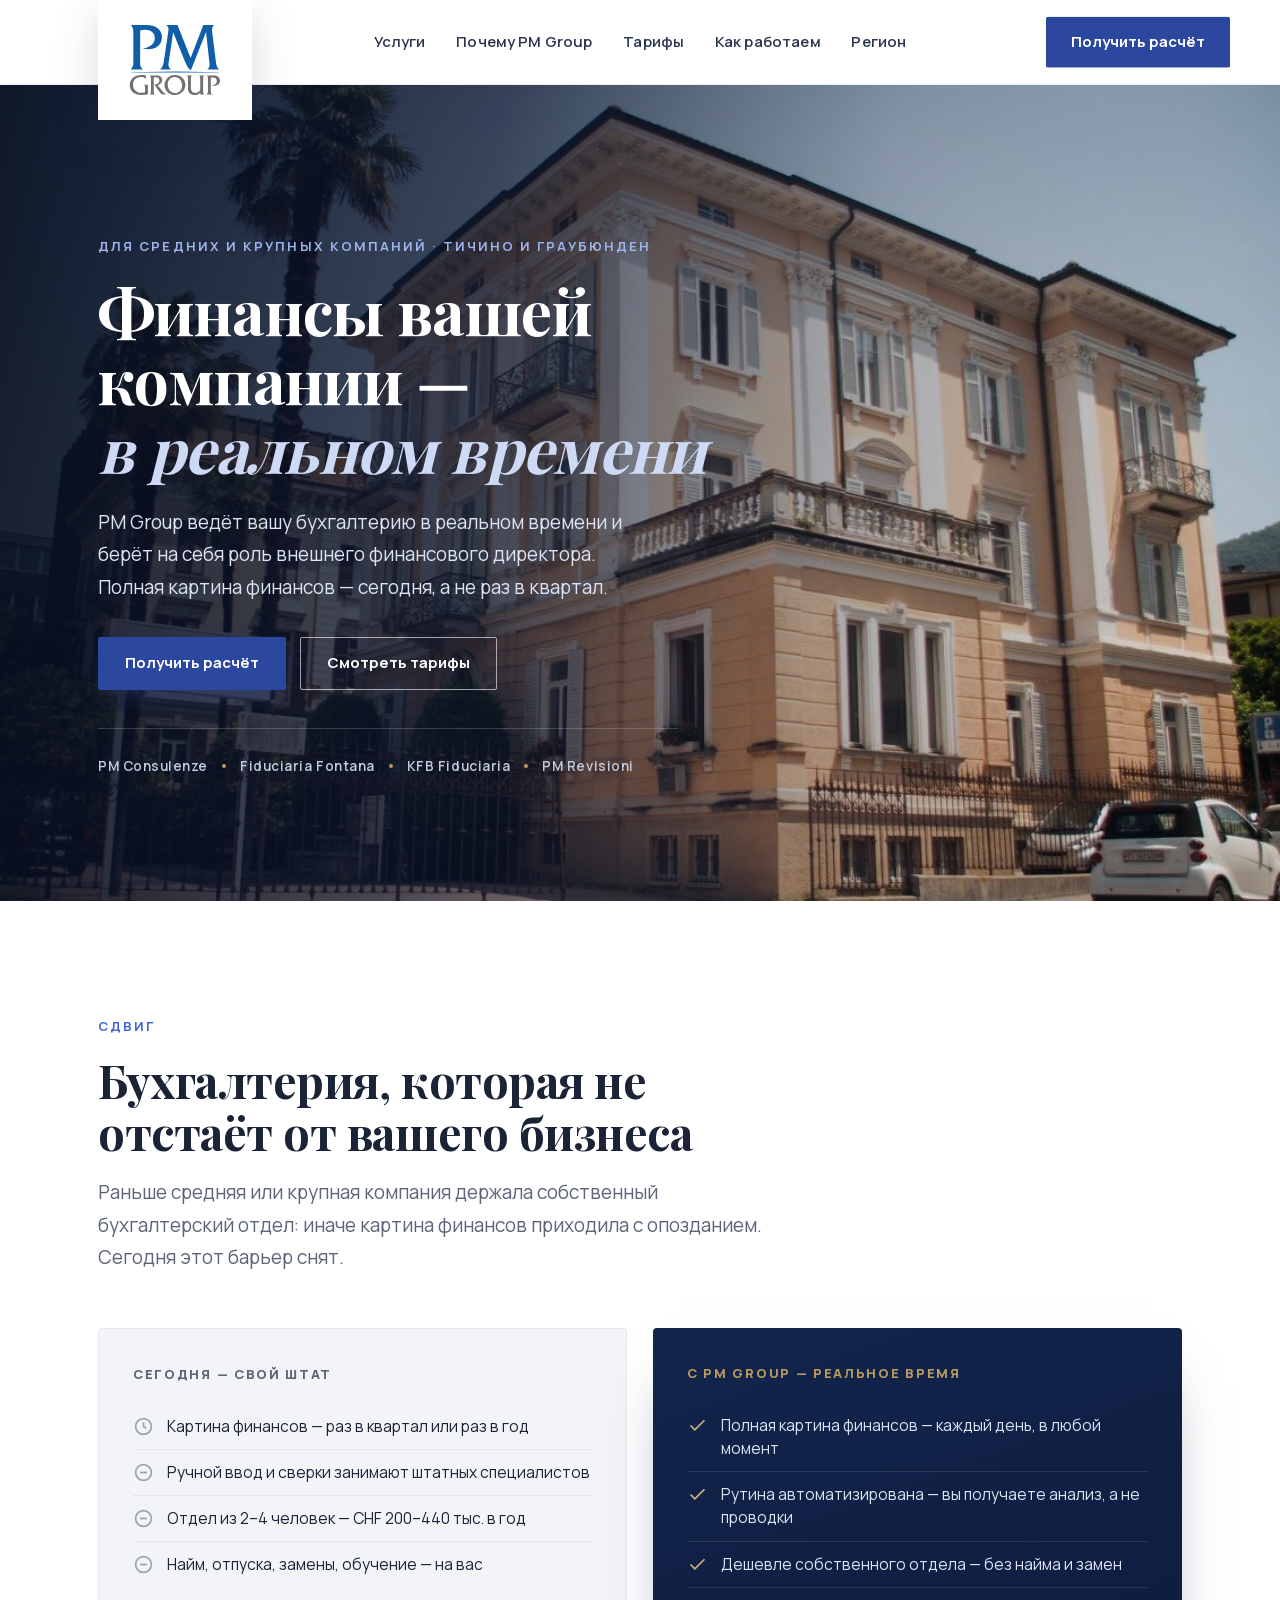
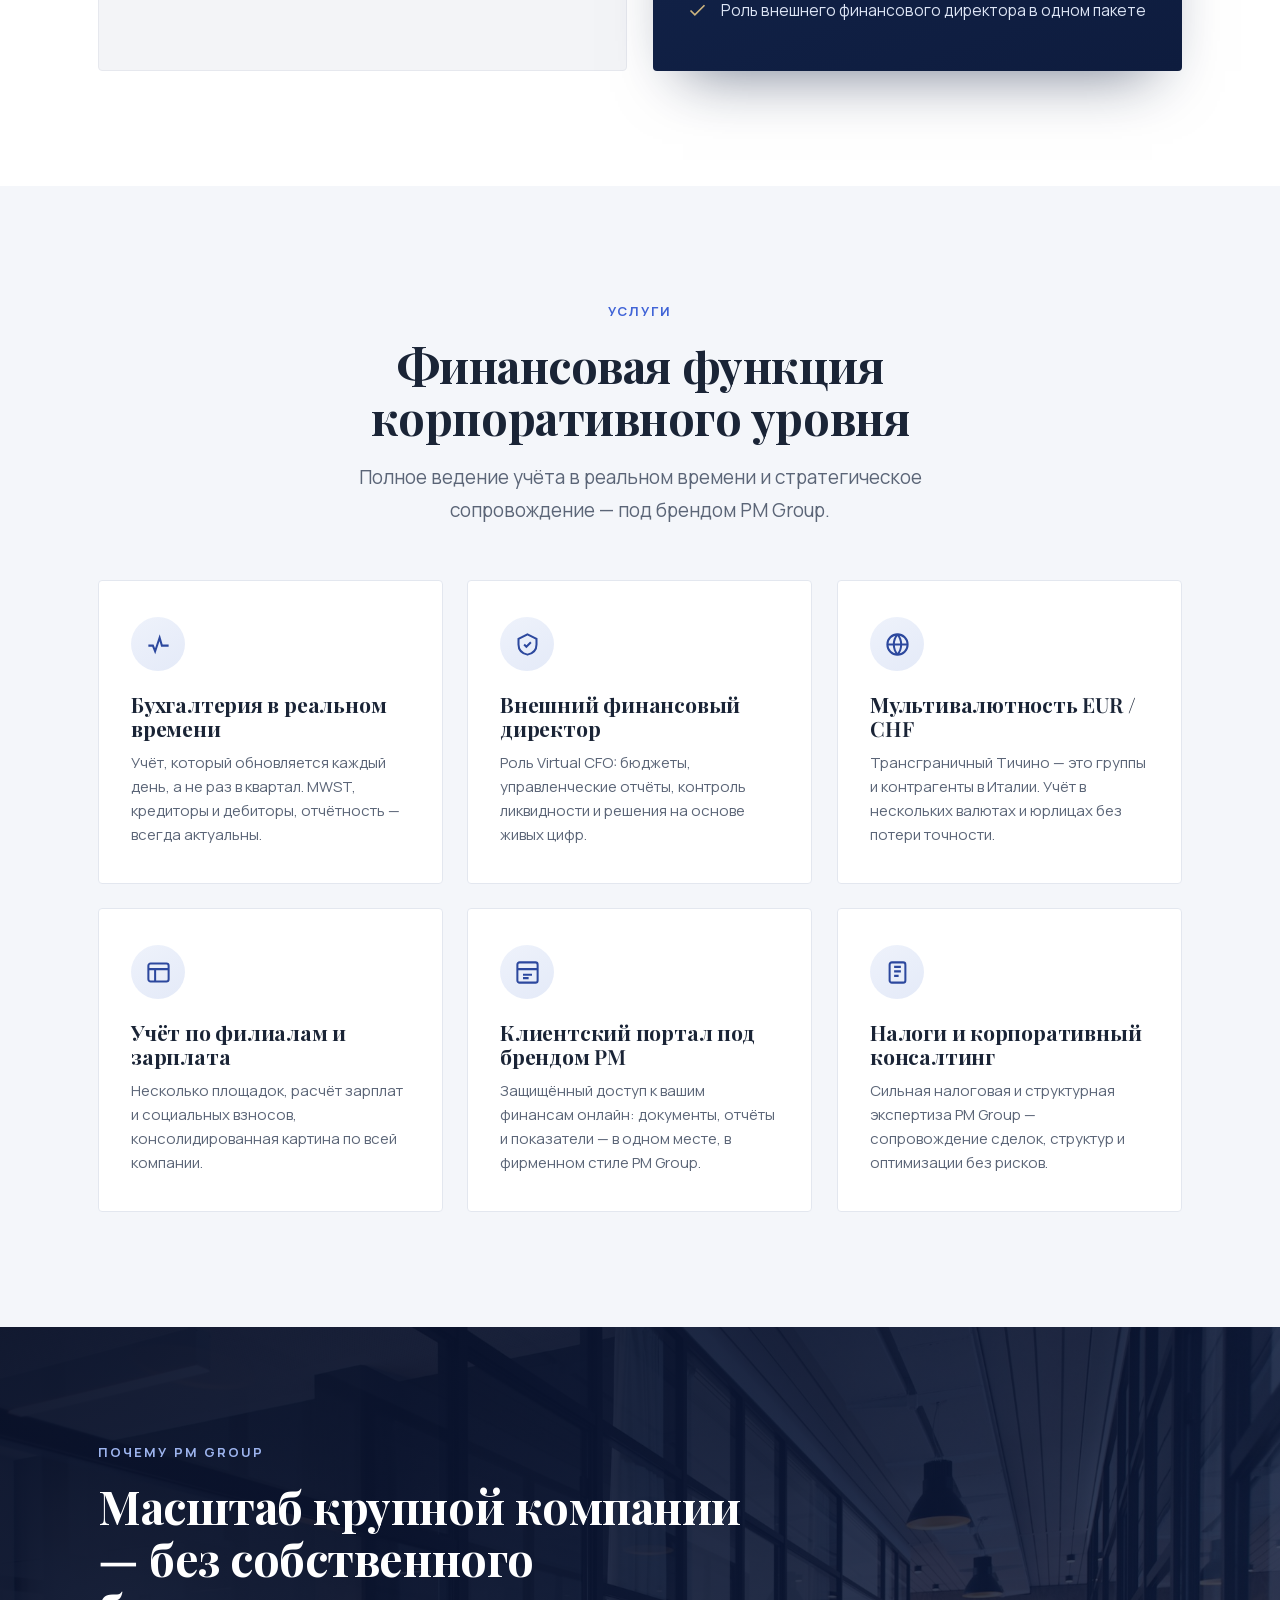
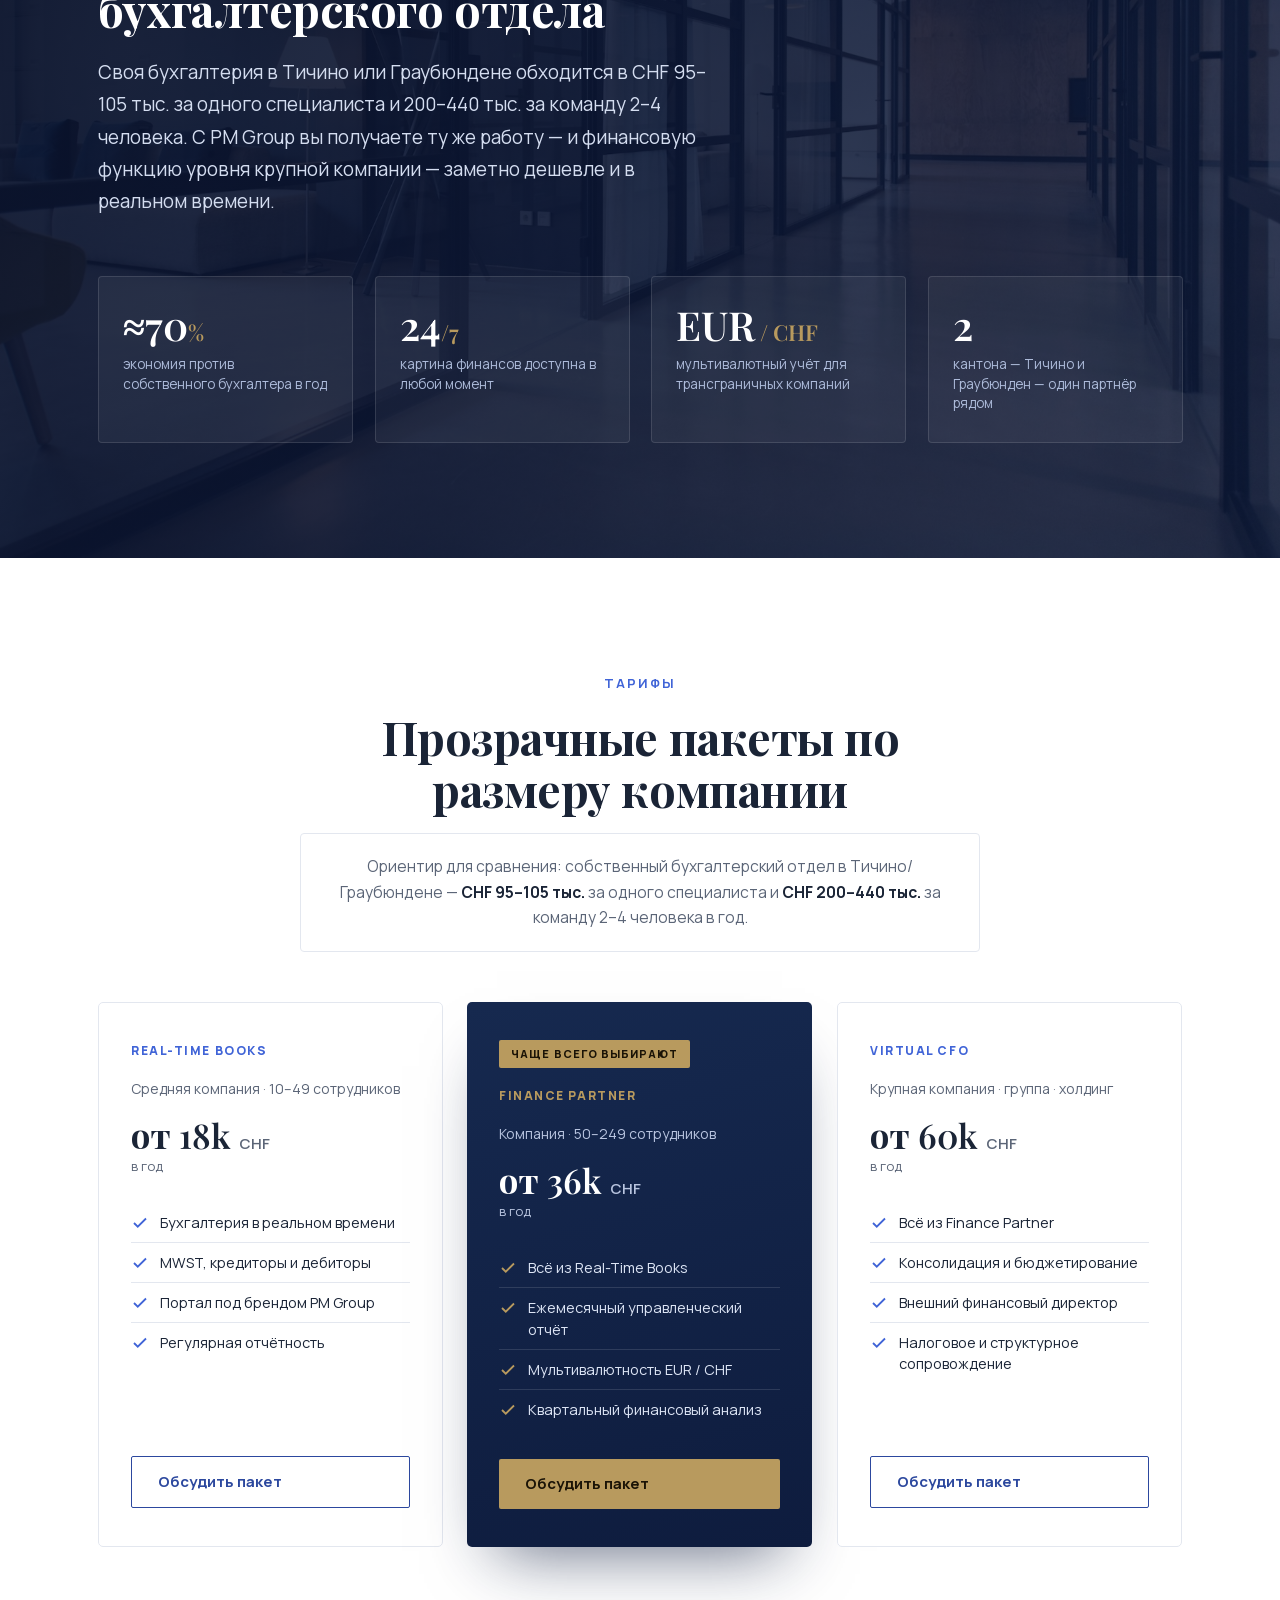
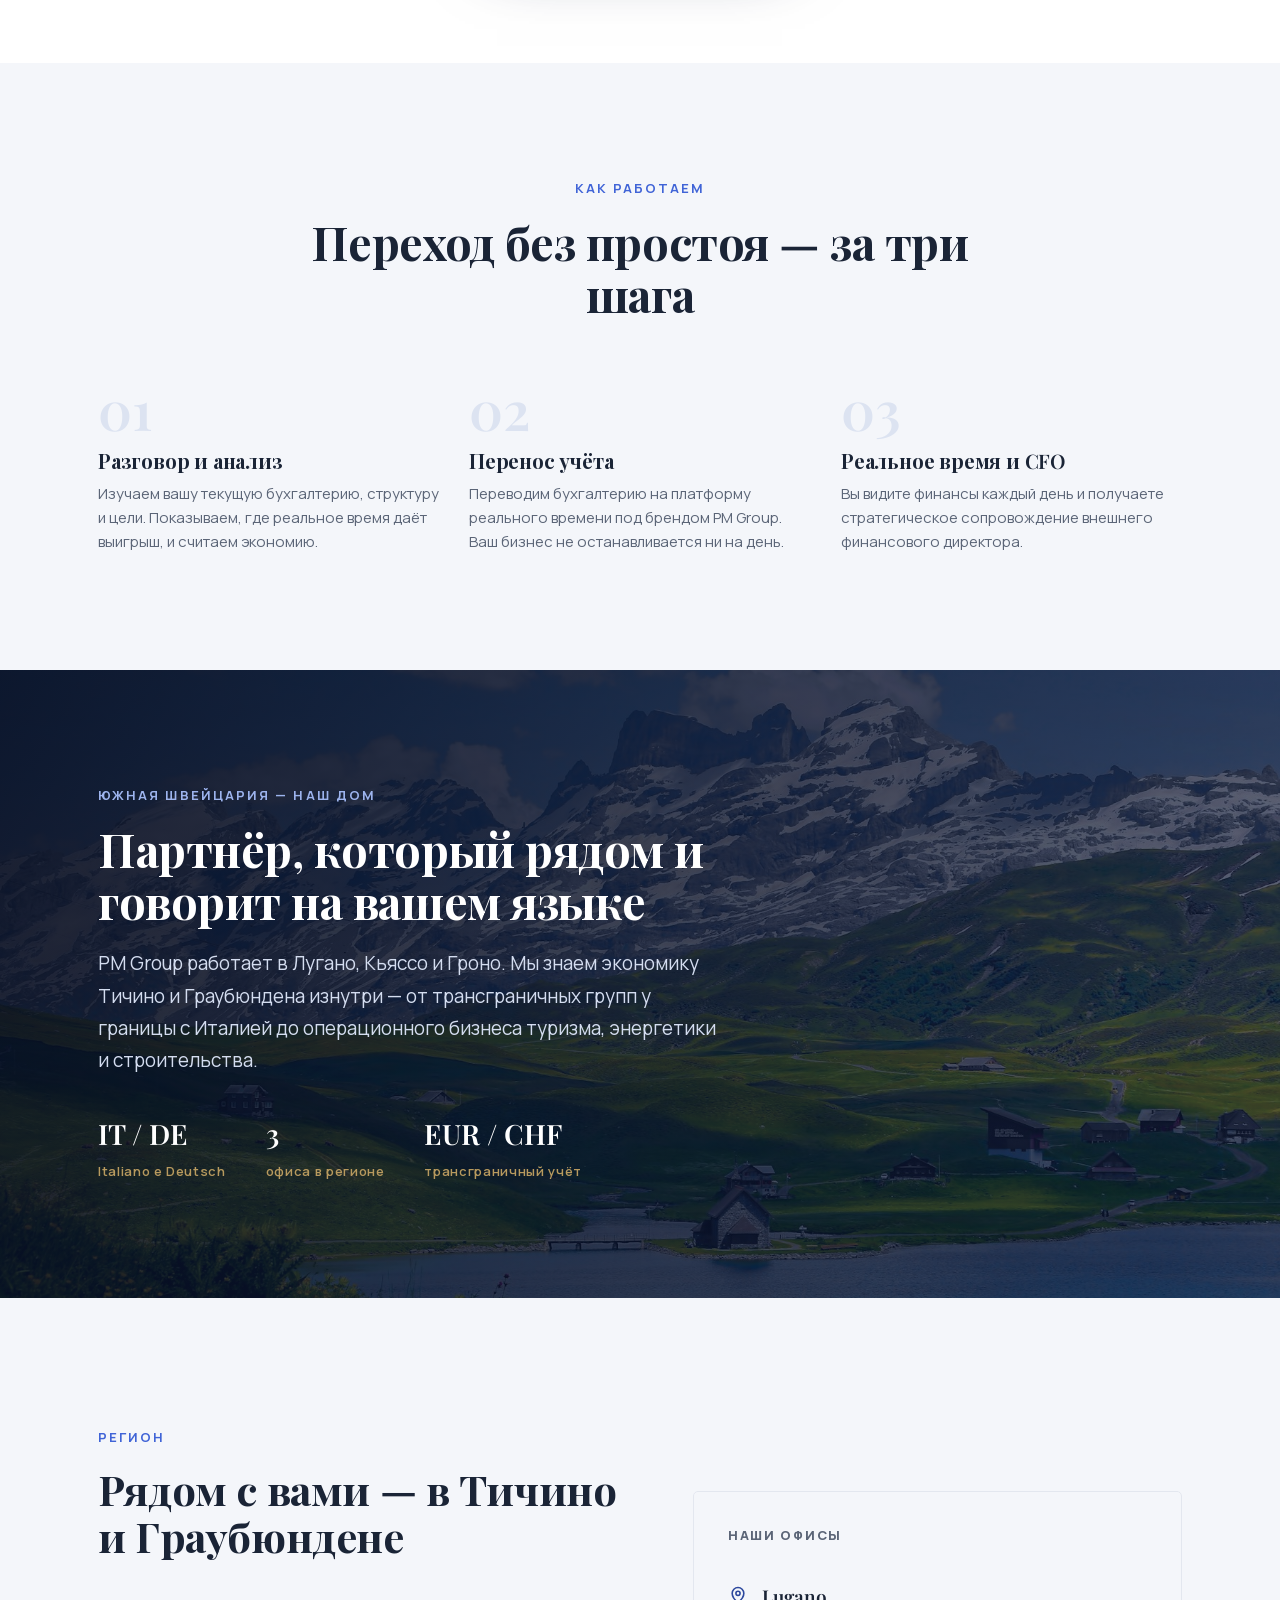
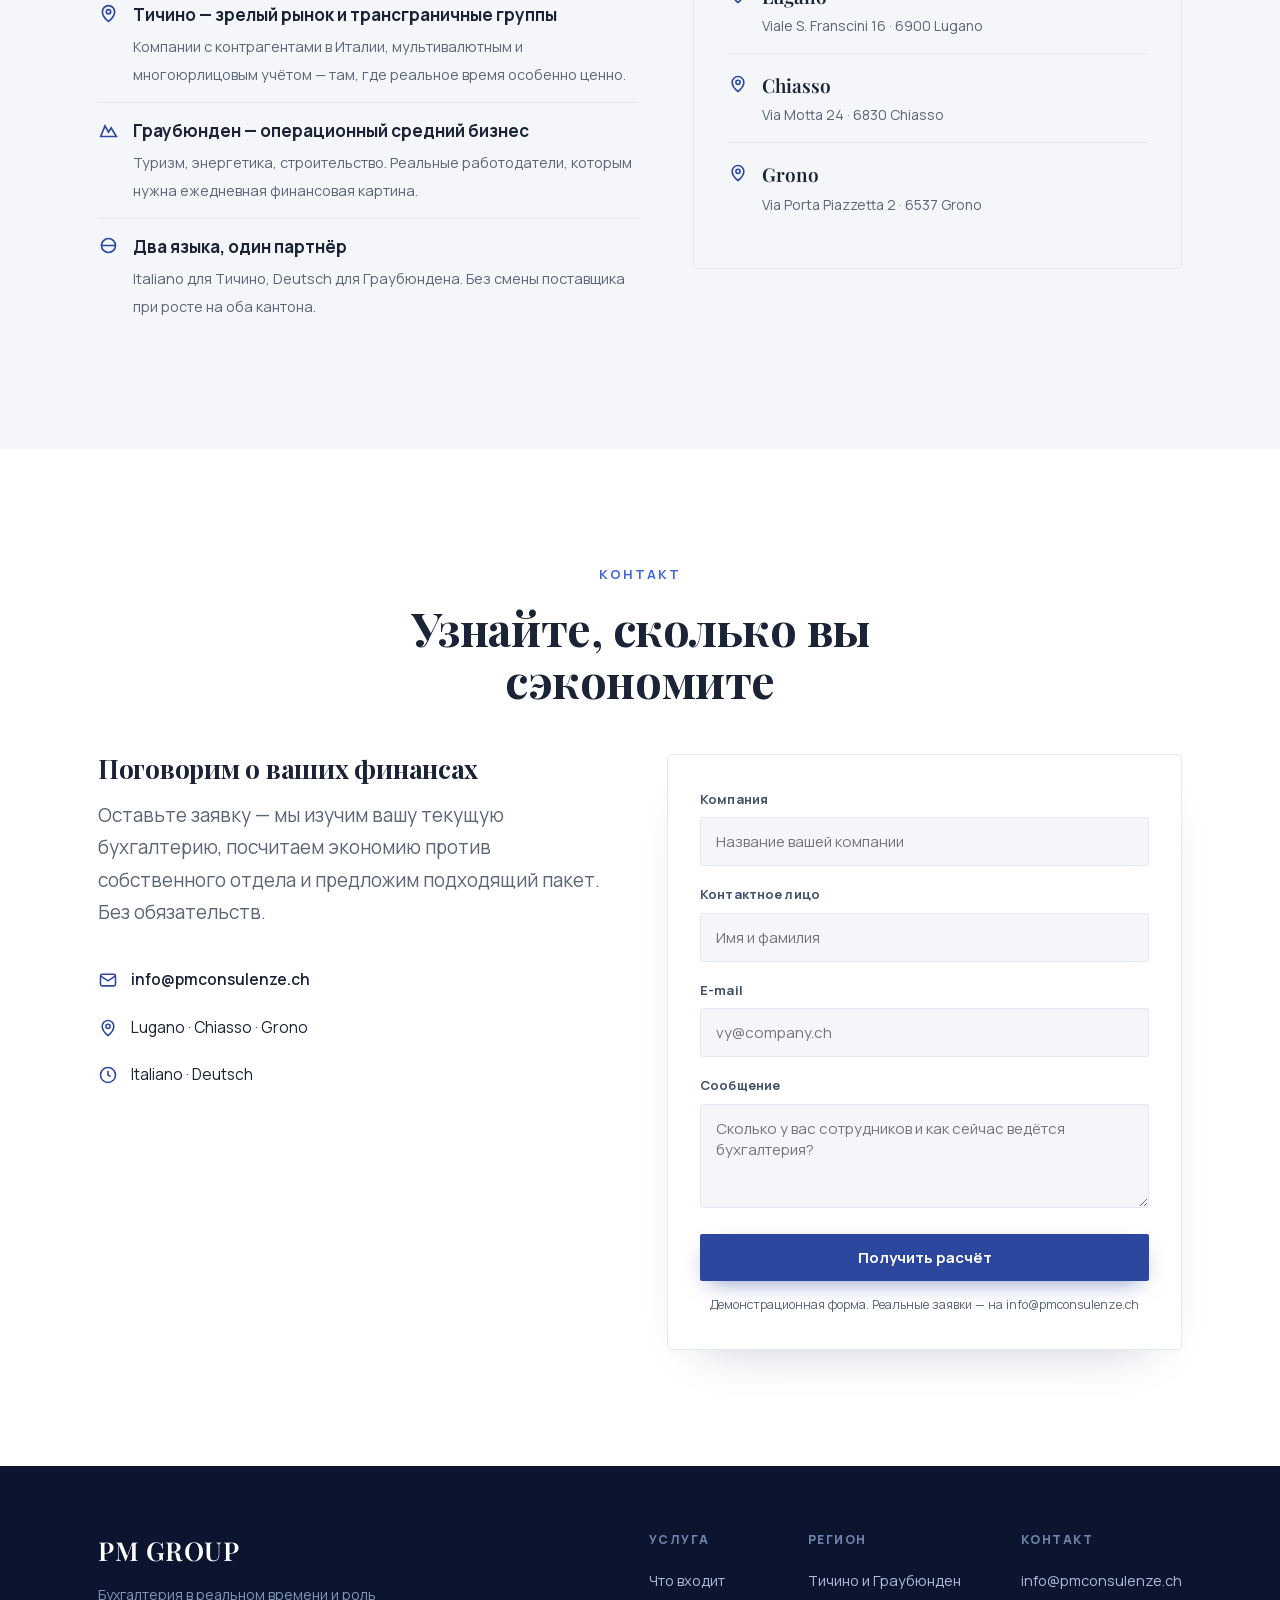
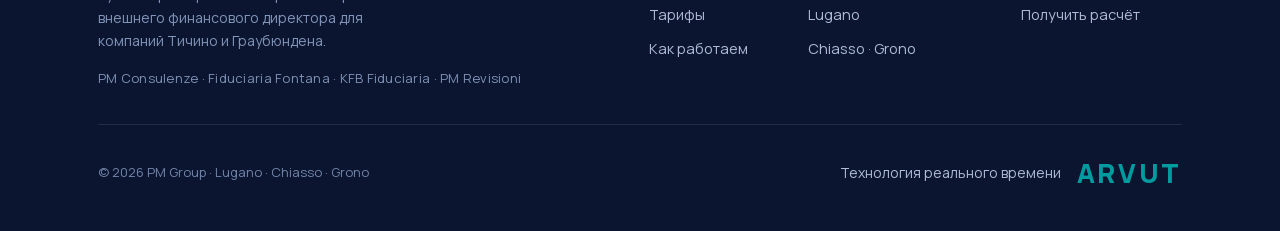
==== commit 9ede0134: "Логотип по центру плашки; герой выровнен по левому краю плашки (фикс схлопывания .wrap во флексе)" ====
--- a/index.html
+++ b/index.html
@@ -47,8 +47,9 @@
 /* ── white top nav (logo plate hangs onto hero, menu centered) ── */
 .nav{background:#fff;position:relative;z-index:40;border-bottom:1px solid #eceef3;}
 .nav-in{height:84px;position:relative;display:flex;align-items:center;justify-content:center;}
-.logoplate{position:absolute;left:clamp(20px,5vw,48px);top:0;height:120px;display:flex;align-items:center;
-  background:#fff;padding-right:14px;z-index:3;filter:drop-shadow(0 16px 22px rgba(20,30,60,.16));}
+.logoplate{position:absolute;left:clamp(20px,5vw,48px);top:0;height:120px;width:clamp(150px,12vw,176px);
+  display:flex;align-items:center;justify-content:center;
+  background:#fff;z-index:3;filter:drop-shadow(0 16px 22px rgba(20,30,60,.16));}
 .logoplate img{height:clamp(54px,5.4vw,70px);width:auto;}
 .navlinks{display:flex;align-items:center;gap:clamp(16px,2.4vw,36px);}
 .navlinks a{color:#2a3650;font-weight:600;font-size:15px;letter-spacing:.01em;transition:color .2s;}
@@ -64,7 +65,7 @@
 .hero .bg{position:absolute;inset:0;width:100%;height:100%;object-fit:cover;object-position:50% 60%;}
 .hero .veil{position:absolute;inset:0;
   background:linear-gradient(99deg,rgba(7,14,32,.92) 0%,rgba(9,19,44,.74) 36%,rgba(10,22,50,.34) 64%,rgba(10,22,50,.10) 100%);}
-.hero .wrap{position:relative;z-index:2;}
+.hero .wrap{position:relative;z-index:2;width:100%;}
 .hero-in{max-width:660px;color:#fff;text-align:left;}
 .hero h1{font-size:clamp(34px,5.6vw,62px);color:#fff;margin-bottom:22px;}
 .hero h1 em{font-style:italic;color:#cdd9f5;}
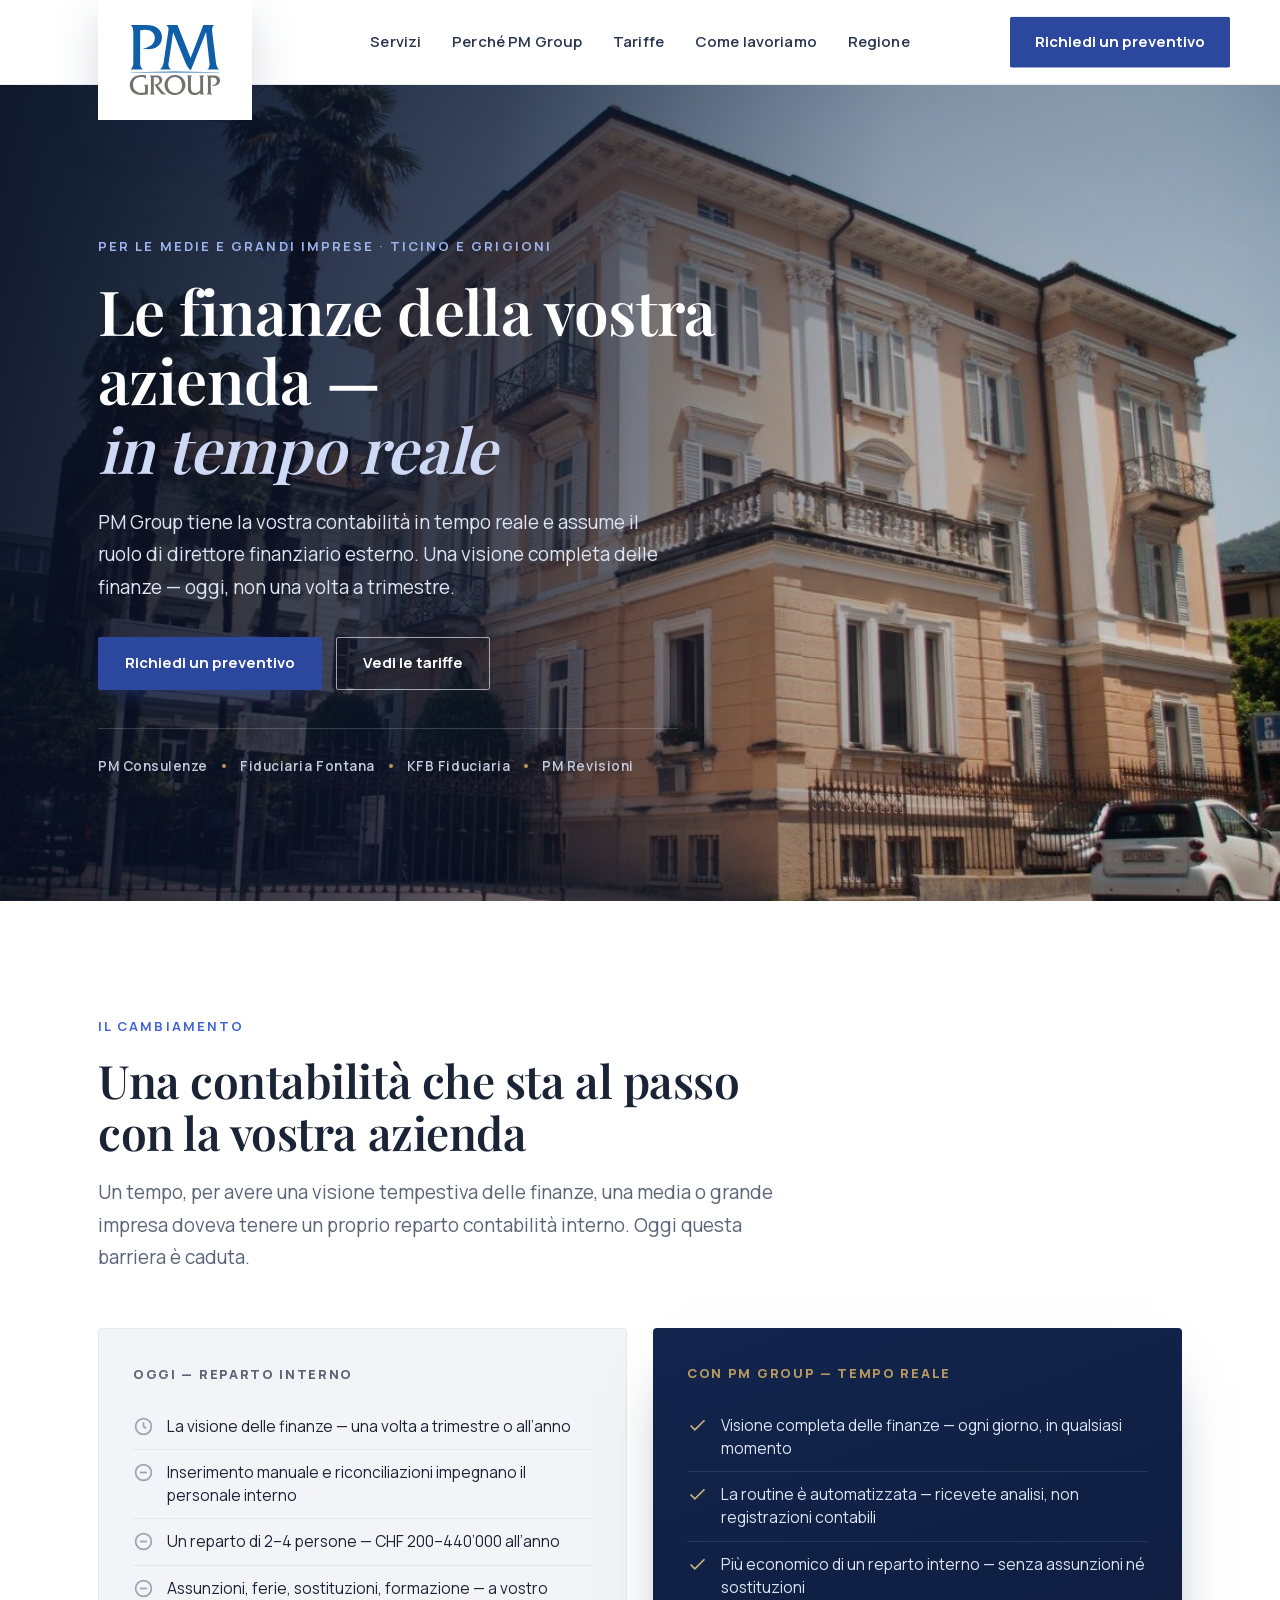
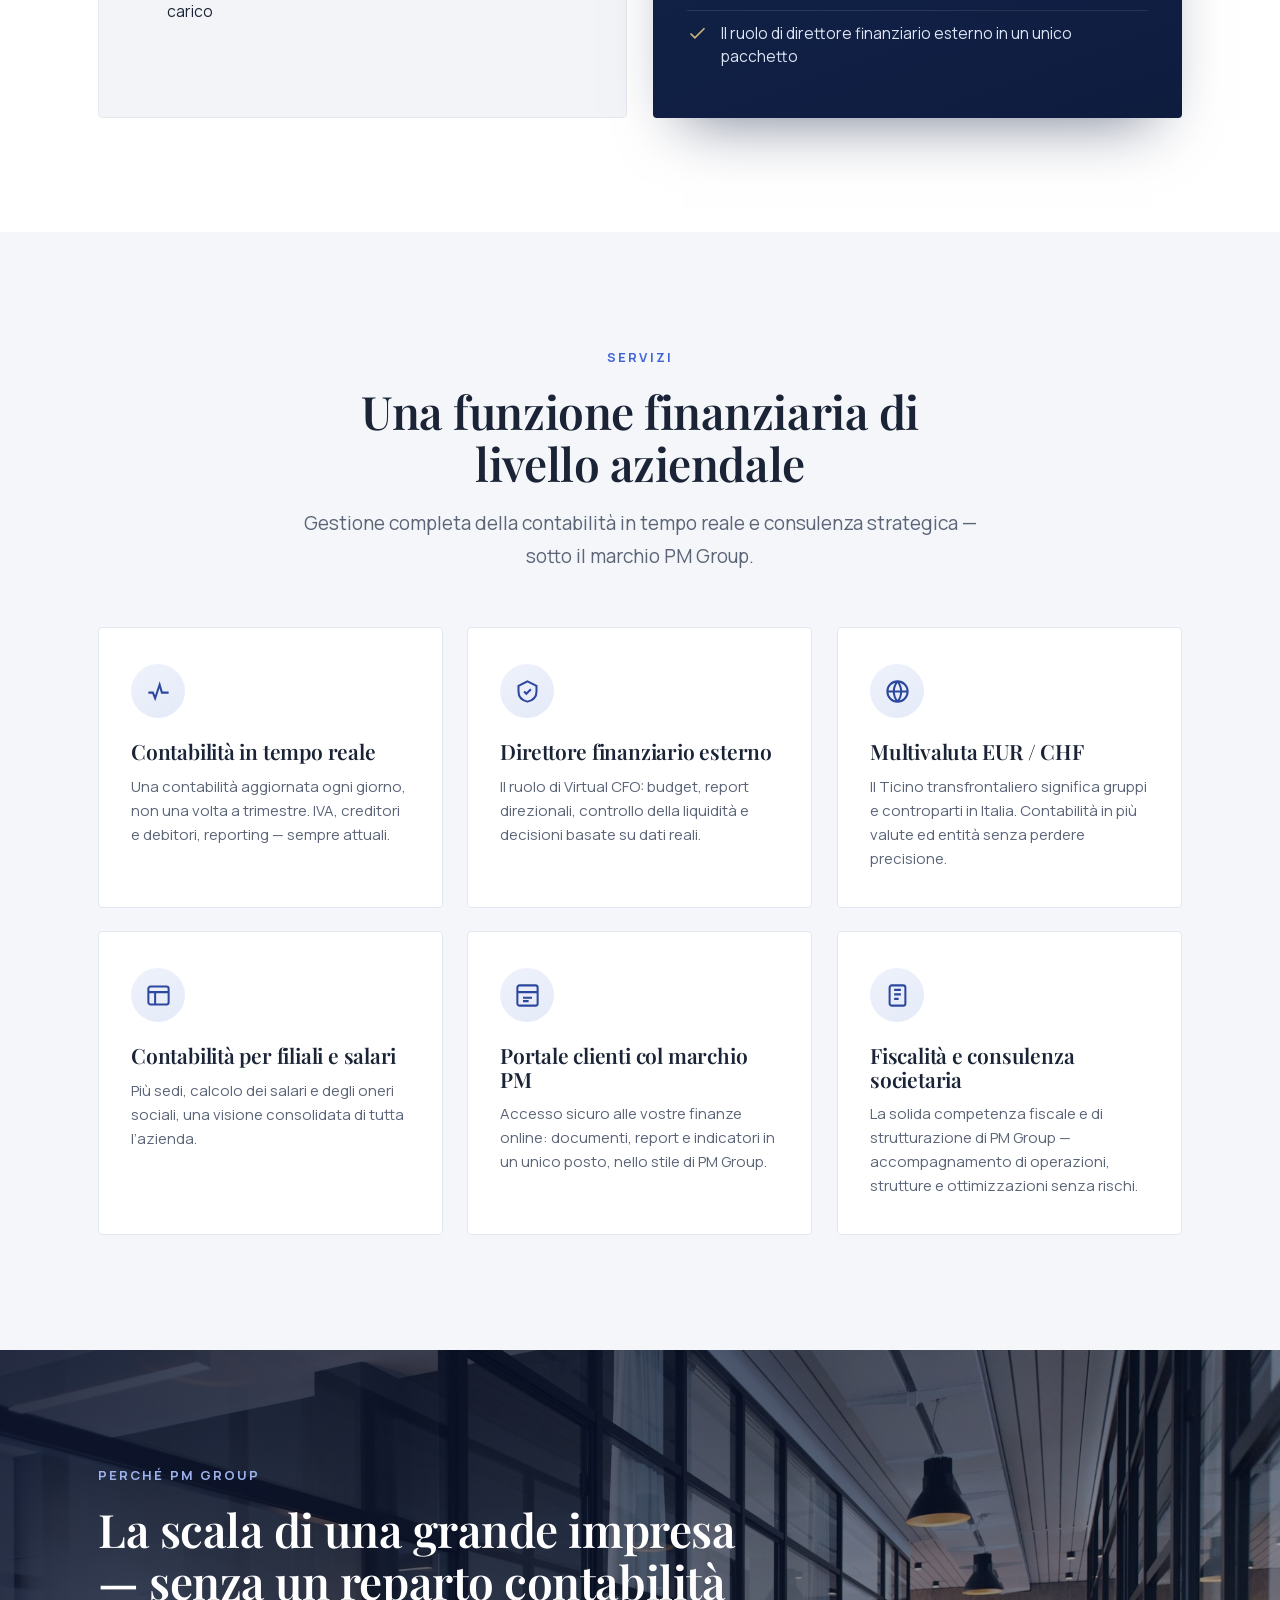
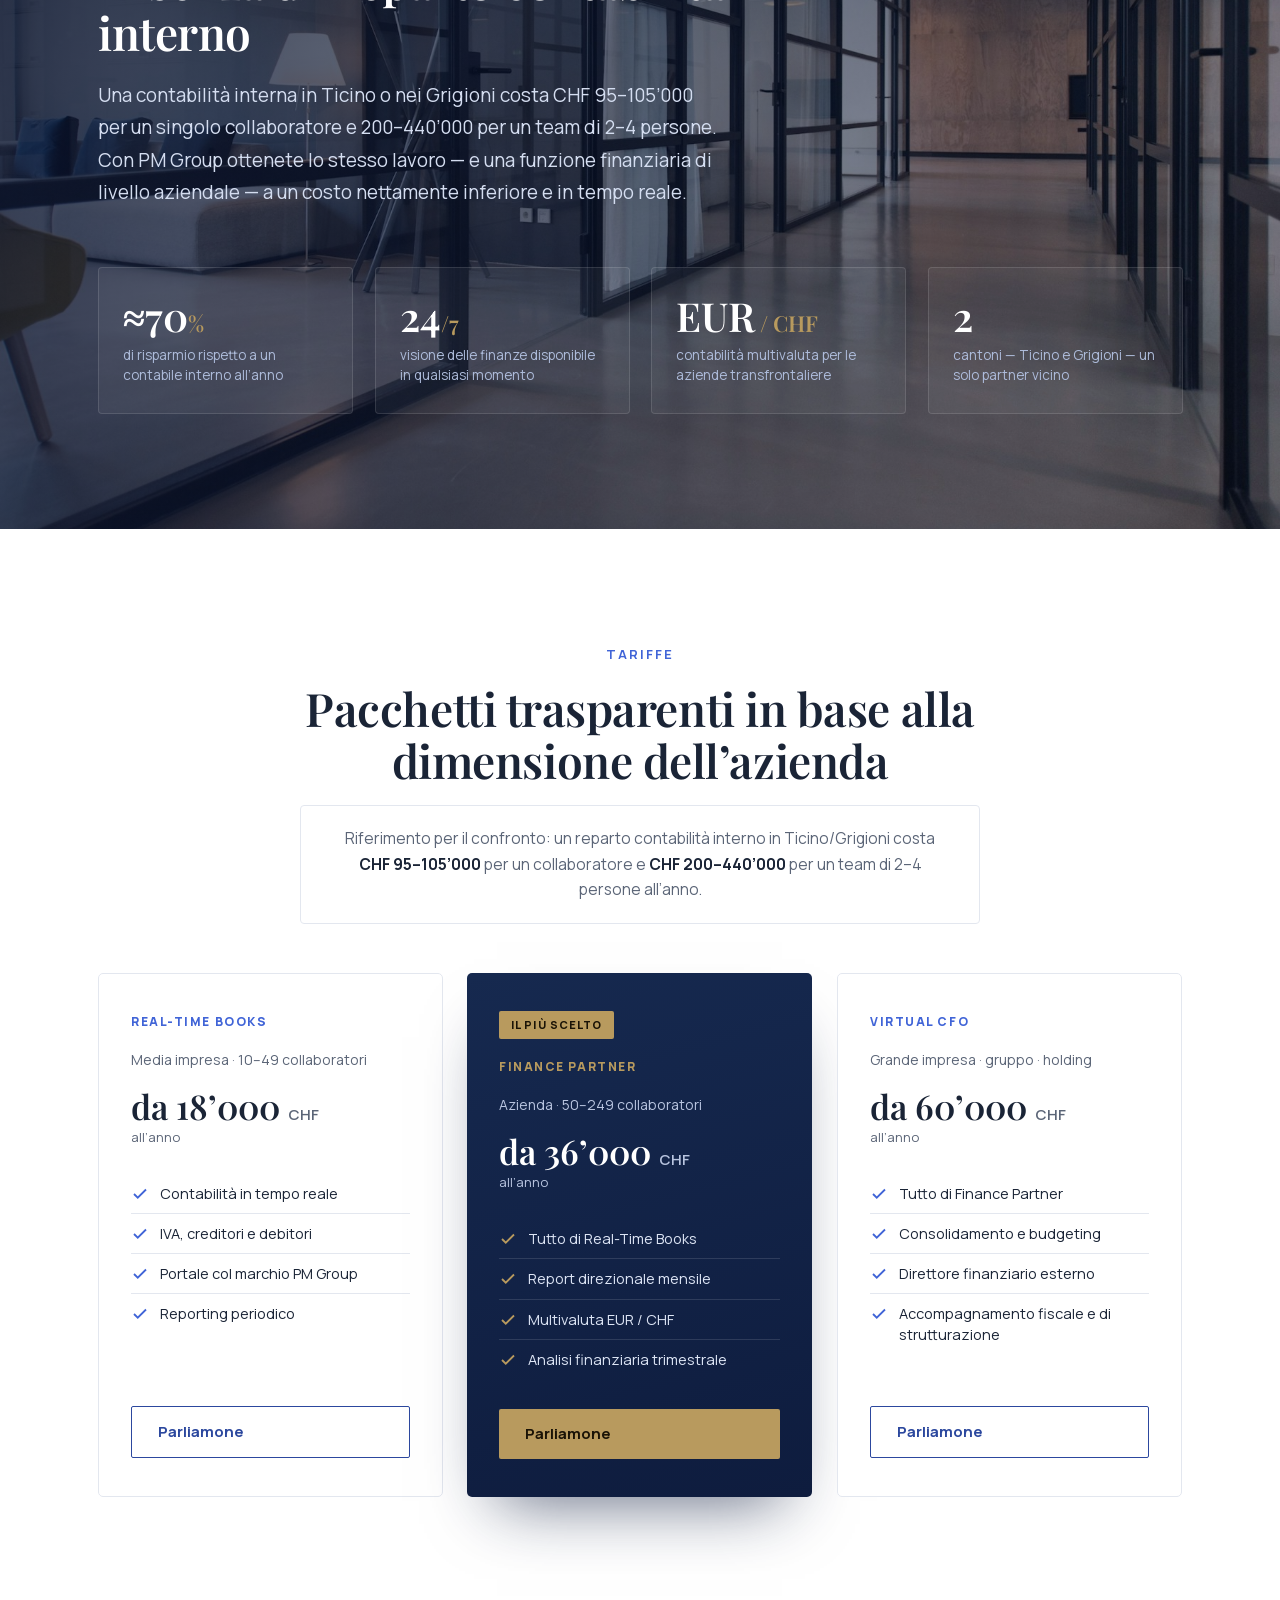
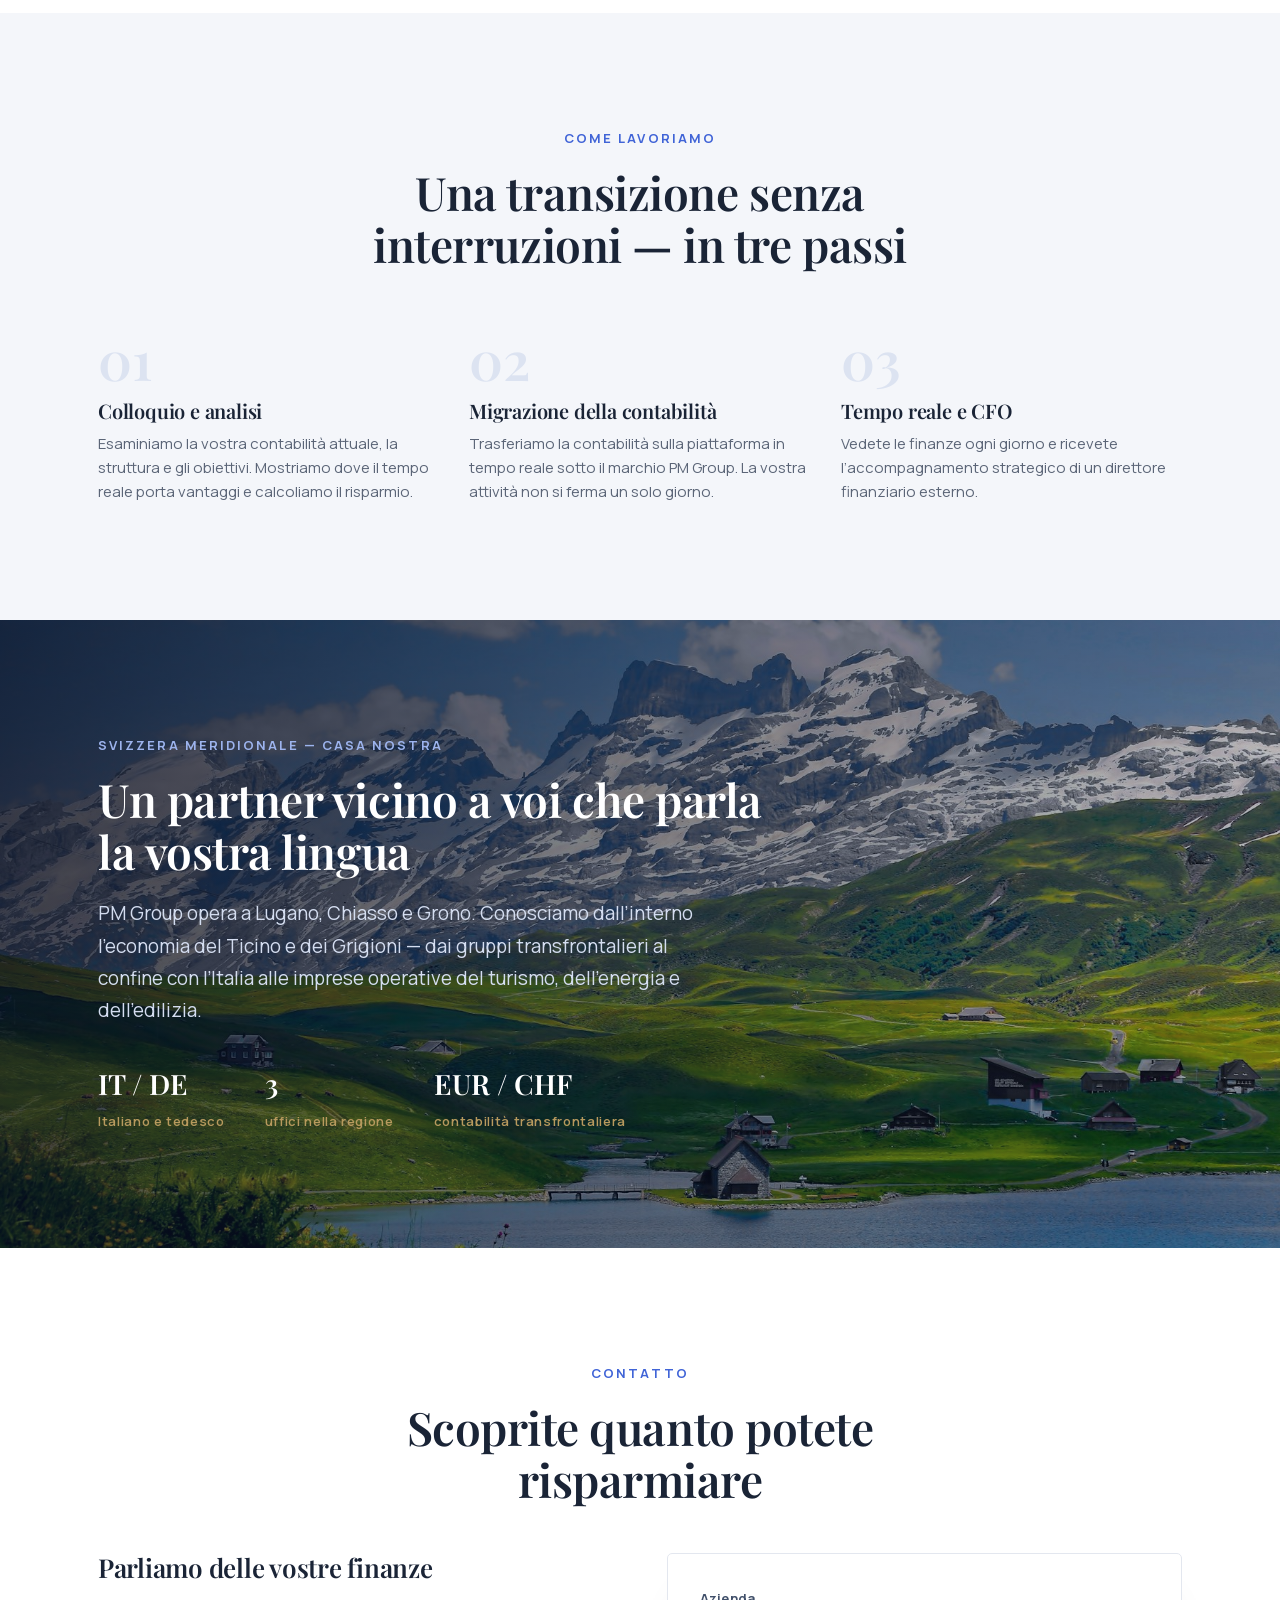
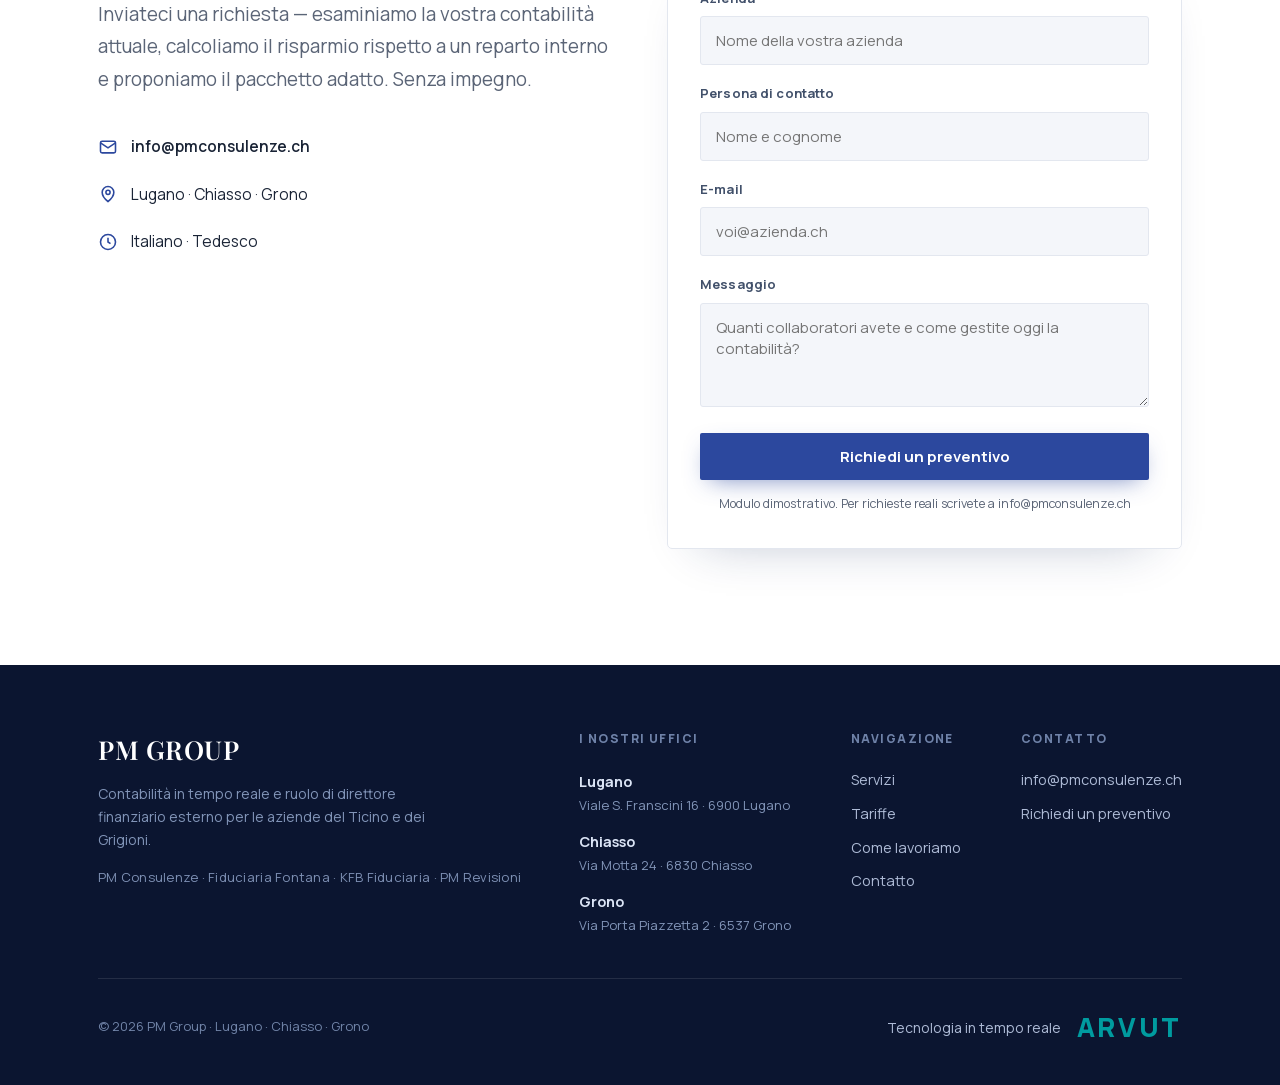
==== commit 2f2775d6: "Правки по ревью носителя из Тичино: убран калькированный оборот в форме, единый формат цен CHF с апо" ====
--- a/index.html
+++ b/index.html
@@ -1,10 +1,10 @@
 <!DOCTYPE html>
-<html lang="ru">
+<html lang="it">
 <head>
 <meta charset="UTF-8">
 <meta name="viewport" content="width=device-width, initial-scale=1">
-<title>PM Group — Бухгалтерия в реальном времени для компаний Тичино и Граубюндена</title>
-<meta name="description" content="PM Group ведёт бухгалтерию вашей компании в реальном времени и берёт на себя роль внешнего финансового директора. Lugano · Chiasso · Grono.">
+<title>PM Group — Contabilità in tempo reale per le aziende del Ticino e dei Grigioni</title>
+<meta name="description" content="PM Group tiene la contabilità della vostra azienda in tempo reale e assume il ruolo di direttore finanziario esterno. Lugano · Chiasso · Grono.">
 <link rel="stylesheet" href="fonts/fonts.css">
 <style>
 :root{
@@ -117,8 +117,8 @@
 .bgblock .wrap{position:relative;z-index:2;}
 .bgblock h2{color:#fff;font-size:clamp(28px,4vw,46px);max-width:680px;margin-bottom:20px;}
 .bgblock .lead{color:#d4ddf0;max-width:620px;}
-.band-veil{background:linear-gradient(118deg,rgba(8,16,40,.95) 0%,rgba(11,22,52,.88) 46%,rgba(13,28,64,.74) 100%);}
-.ticino-veil{background:linear-gradient(110deg,rgba(7,15,36,.93) 0%,rgba(10,20,48,.78) 52%,rgba(12,24,58,.64) 100%);}
+.band-veil{background:linear-gradient(112deg,rgba(8,16,40,.86) 0%,rgba(11,22,52,.6) 42%,rgba(13,28,64,.28) 100%);}
+.ticino-veil{background:linear-gradient(108deg,rgba(7,15,36,.82) 0%,rgba(10,20,48,.52) 46%,rgba(12,24,58,.22) 100%);}
 .stats{display:grid;grid-template-columns:repeat(4,1fr);gap:22px;margin-top:58px;}
 .stat{padding:28px 24px;border-radius:4px;background:rgba(255,255,255,.05);
   border:1px solid rgba(255,255,255,.12);}
@@ -222,6 +222,9 @@
   color:#6f82a8;margin:0 0 14px;font-weight:800;}
 .foot-col a{display:block;font-size:14.5px;color:#aebbd6;padding:5px 0;transition:color .2s;}
 .foot-col a:hover{color:#fff;}
+.foot-offices .foff{padding:7px 0;}
+.foot-offices .foff b{display:block;color:#dbe4f5;font-size:14.5px;font-weight:700;}
+.foot-offices .foff span{display:block;color:#8295b8;font-size:13px;margin-top:1px;}
 .foot-bot{display:flex;justify-content:space-between;gap:18px 30px;flex-wrap:wrap;align-items:center;
   padding-top:26px;}
 .foot-bot .copy{font-size:13px;color:#7184a8;}
@@ -263,28 +266,28 @@
   <div class="wrap nav-in">
     <a href="#top" class="logoplate"><img src="assets/pm-group-logo.svg" alt="PM Group"></a>
     <nav class="navlinks">
-      <a href="#servizi">Услуги</a>
-      <a href="#perche">Почему PM Group</a>
-      <a href="#tariffe">Тарифы</a>
-      <a href="#come">Как работаем</a>
-      <a href="#regione">Регион</a>
+      <a href="#servizi">Servizi</a>
+      <a href="#perche">Perché PM Group</a>
+      <a href="#tariffe">Tariffe</a>
+      <a href="#come">Come lavoriamo</a>
+      <a href="#regione">Regione</a>
     </nav>
-    <a href="#contatto" class="btn cta-nav">Получить расчёт</a>
+    <a href="#contatto" class="btn cta-nav">Richiedi un preventivo</a>
   </div>
 </header>
 
 <!-- HERO -->
 <section class="hero">
-  <img class="bg" src="assets/villa-pm.jpg?v=2" alt="Резиденция PM Group в Лугано">
+  <img class="bg" src="assets/villa-pm.jpg?v=2" alt="La sede di PM Group a Lugano">
   <div class="veil"></div>
   <div class="wrap">
     <div class="hero-in">
-      <p class="eyebrow light">Для средних и крупных компаний · Тичино и Граубюнден</p>
-      <h1>Финансы вашей компании —<br><em>в реальном времени</em></h1>
-      <p class="lead">PM Group ведёт вашу бухгалтерию в реальном времени и берёт на себя роль внешнего финансового директора. Полная картина финансов — сегодня, а не раз в квартал.</p>
+      <p class="eyebrow light">Per le medie e grandi imprese · Ticino e Grigioni</p>
+      <h1>Le finanze della vostra azienda —<br><em>in tempo reale</em></h1>
+      <p class="lead">PM Group tiene la vostra contabilità in tempo reale e assume il ruolo di direttore finanziario esterno. Una visione completa delle finanze — oggi, non una volta a trimestre.</p>
       <div class="hero-cta">
-        <a href="#contatto" class="btn btn-fill">Получить расчёт</a>
-        <a href="#tariffe" class="btn btn-ghost">Смотреть тарифы</a>
+        <a href="#contatto" class="btn btn-fill">Richiedi un preventivo</a>
+        <a href="#tariffe" class="btn btn-ghost">Vedi le tariffe</a>
       </div>
       <div class="trust">
         <span>PM Consulenze</span><i class="dot"></i>
@@ -300,27 +303,27 @@
 <section class="sec" id="cambiamento">
   <div class="wrap">
     <div class="shead reveal">
-      <p class="eyebrow">Сдвиг</p>
-      <h2>Бухгалтерия, которая не отстаёт от вашего бизнеса</h2>
-      <p class="lead">Раньше средняя или крупная компания держала собственный бухгалтерский отдел: иначе картина финансов приходила с опозданием. Сегодня этот барьер снят.</p>
+      <p class="eyebrow">Il cambiamento</p>
+      <h2>Una contabilità che sta al passo con la vostra azienda</h2>
+      <p class="lead">Un tempo, per avere una visione tempestiva delle finanze, una media o grande impresa doveva tenere un proprio reparto contabilità interno. Oggi questa barriera è caduta.</p>
     </div>
     <div class="shift-grid">
       <div class="shift-card now reveal">
-        <h3>Сегодня — свой штат</h3>
+        <h3>Oggi — reparto interno</h3>
         <ul class="shift-list">
-          <li><svg class="ic" viewBox="0 0 24 24" fill="none" stroke="#9aa3b4" stroke-width="2"><circle cx="12" cy="12" r="9"/><path d="M12 7v5l3 2"/></svg>Картина финансов — раз в квартал или раз в год</li>
-          <li><svg class="ic" viewBox="0 0 24 24" fill="none" stroke="#9aa3b4" stroke-width="2"><circle cx="12" cy="12" r="9"/><path d="M8 12h8"/></svg>Ручной ввод и сверки занимают штатных специалистов</li>
-          <li><svg class="ic" viewBox="0 0 24 24" fill="none" stroke="#9aa3b4" stroke-width="2"><circle cx="12" cy="12" r="9"/><path d="M8 12h8"/></svg>Отдел из 2–4 человек — CHF 200–440 тыс. в год</li>
-          <li><svg class="ic" viewBox="0 0 24 24" fill="none" stroke="#9aa3b4" stroke-width="2"><circle cx="12" cy="12" r="9"/><path d="M8 12h8"/></svg>Найм, отпуска, замены, обучение — на вас</li>
+          <li><svg class="ic" viewBox="0 0 24 24" fill="none" stroke="#9aa3b4" stroke-width="2"><circle cx="12" cy="12" r="9"/><path d="M12 7v5l3 2"/></svg>La visione delle finanze — una volta a trimestre o all’anno</li>
+          <li><svg class="ic" viewBox="0 0 24 24" fill="none" stroke="#9aa3b4" stroke-width="2"><circle cx="12" cy="12" r="9"/><path d="M8 12h8"/></svg>Inserimento manuale e riconciliazioni impegnano il personale interno</li>
+          <li><svg class="ic" viewBox="0 0 24 24" fill="none" stroke="#9aa3b4" stroke-width="2"><circle cx="12" cy="12" r="9"/><path d="M8 12h8"/></svg>Un reparto di 2–4 persone — CHF 200–440’000 all’anno</li>
+          <li><svg class="ic" viewBox="0 0 24 24" fill="none" stroke="#9aa3b4" stroke-width="2"><circle cx="12" cy="12" r="9"/><path d="M8 12h8"/></svg>Assunzioni, ferie, sostituzioni, formazione — a vostro carico</li>
         </ul>
       </div>
       <div class="shift-card pm reveal">
-        <h3>С PM Group — реальное время</h3>
+        <h3>Con PM Group — tempo reale</h3>
         <ul class="shift-list">
-          <li><svg class="ic" viewBox="0 0 24 24" fill="none" stroke="#cbb37e" stroke-width="2"><path d="M20 6 9 17l-5-5"/></svg>Полная картина финансов — каждый день, в любой момент</li>
-          <li><svg class="ic" viewBox="0 0 24 24" fill="none" stroke="#cbb37e" stroke-width="2"><path d="M20 6 9 17l-5-5"/></svg>Рутина автоматизирована — вы получаете анализ, а не проводки</li>
-          <li><svg class="ic" viewBox="0 0 24 24" fill="none" stroke="#cbb37e" stroke-width="2"><path d="M20 6 9 17l-5-5"/></svg>Дешевле собственного отдела — без найма и замен</li>
-          <li><svg class="ic" viewBox="0 0 24 24" fill="none" stroke="#cbb37e" stroke-width="2"><path d="M20 6 9 17l-5-5"/></svg>Роль внешнего финансового директора в одном пакете</li>
+          <li><svg class="ic" viewBox="0 0 24 24" fill="none" stroke="#cbb37e" stroke-width="2"><path d="M20 6 9 17l-5-5"/></svg>Visione completa delle finanze — ogni giorno, in qualsiasi momento</li>
+          <li><svg class="ic" viewBox="0 0 24 24" fill="none" stroke="#cbb37e" stroke-width="2"><path d="M20 6 9 17l-5-5"/></svg>La routine è automatizzata — ricevete analisi, non registrazioni contabili</li>
+          <li><svg class="ic" viewBox="0 0 24 24" fill="none" stroke="#cbb37e" stroke-width="2"><path d="M20 6 9 17l-5-5"/></svg>Più economico di un reparto interno — senza assunzioni né sostituzioni</li>
+          <li><svg class="ic" viewBox="0 0 24 24" fill="none" stroke="#cbb37e" stroke-width="2"><path d="M20 6 9 17l-5-5"/></svg>Il ruolo di direttore finanziario esterno in un unico pacchetto</li>
         </ul>
       </div>
     </div>
@@ -331,40 +334,40 @@
 <section class="sec bg-paper" id="servizi">
   <div class="wrap">
     <div class="shead center reveal">
-      <p class="eyebrow">Услуги</p>
-      <h2>Финансовая функция корпоративного уровня</h2>
-      <p class="lead">Полное ведение учёта в реальном времени и стратегическое сопровождение — под брендом PM Group.</p>
+      <p class="eyebrow">Servizi</p>
+      <h2>Una funzione finanziaria di livello aziendale</h2>
+      <p class="lead">Gestione completa della contabilità in tempo reale e consulenza strategica — sotto il marchio PM Group.</p>
     </div>
     <div class="svc-grid">
       <div class="svc reveal">
         <div class="svc-ic"><svg viewBox="0 0 24 24" fill="none" stroke-width="1.8"><path d="M3 13h4l2 5 4-12 2 7h6"/></svg></div>
-        <h3>Бухгалтерия в реальном времени</h3>
-        <p>Учёт, который обновляется каждый день, а не раз в квартал. MWST, кредиторы и дебиторы, отчётность — всегда актуальны.</p>
+        <h3>Contabilità in tempo reale</h3>
+        <p>Una contabilità aggiornata ogni giorno, non una volta a trimestre. IVA, creditori e debitori, reporting — sempre attuali.</p>
       </div>
       <div class="svc reveal">
         <div class="svc-ic"><svg viewBox="0 0 24 24" fill="none" stroke-width="1.8"><path d="M12 3l8 4v5c0 5-3.5 8-8 9-4.5-1-8-4-8-9V7z"/><path d="M9 12l2 2 4-4"/></svg></div>
-        <h3>Внешний финансовый директор</h3>
-        <p>Роль Virtual CFO: бюджеты, управленческие отчёты, контроль ликвидности и решения на основе живых цифр.</p>
+        <h3>Direttore finanziario esterno</h3>
+        <p>Il ruolo di Virtual CFO: budget, report direzionali, controllo della liquidità e decisioni basate su dati reali.</p>
       </div>
       <div class="svc reveal">
         <div class="svc-ic"><svg viewBox="0 0 24 24" fill="none" stroke-width="1.8"><circle cx="12" cy="12" r="9"/><path d="M3 12h18M12 3a14 14 0 010 18M12 3a14 14 0 000 18"/></svg></div>
-        <h3>Мультивалютность EUR / CHF</h3>
-        <p>Трансграничный Тичино — это группы и контрагенты в Италии. Учёт в нескольких валютах и юрлицах без потери точности.</p>
+        <h3>Multivaluta EUR / CHF</h3>
+        <p>Il Ticino transfrontaliero significa gruppi e controparti in Italia. Contabilità in più valute ed entità senza perdere precisione.</p>
       </div>
       <div class="svc reveal">
         <div class="svc-ic"><svg viewBox="0 0 24 24" fill="none" stroke-width="1.8"><rect x="3" y="4" width="18" height="16" rx="2"/><path d="M3 9h18M9 9v11"/></svg></div>
-        <h3>Учёт по филиалам и зарплата</h3>
-        <p>Несколько площадок, расчёт зарплат и социальных взносов, консолидированная картина по всей компании.</p>
+        <h3>Contabilità per filiali e salari</h3>
+        <p>Più sedi, calcolo dei salari e degli oneri sociali, una visione consolidata di tutta l’azienda.</p>
       </div>
       <div class="svc reveal">
         <div class="svc-ic"><svg viewBox="0 0 24 24" fill="none" stroke-width="1.8"><rect x="3" y="3" width="18" height="18" rx="2"/><path d="M3 9h18M8 14h8M8 17h5"/></svg></div>
-        <h3>Клиентский портал под брендом PM</h3>
-        <p>Защищённый доступ к вашим финансам онлайн: документы, отчёты и показатели — в одном месте, в фирменном стиле PM Group.</p>
+        <h3>Portale clienti col marchio PM</h3>
+        <p>Accesso sicuro alle vostre finanze online: documenti, report e indicatori in un unico posto, nello stile di PM Group.</p>
       </div>
       <div class="svc reveal">
         <div class="svc-ic"><svg viewBox="0 0 24 24" fill="none" stroke-width="1.8"><path d="M9 7h6M9 11h6M9 15h4"/><rect x="5" y="3" width="14" height="18" rx="2"/></svg></div>
-        <h3>Налоги и корпоративный консалтинг</h3>
-        <p>Сильная налоговая и структурная экспертиза PM Group — сопровождение сделок, структур и оптимизации без рисков.</p>
+        <h3>Fiscalità e consulenza societaria</h3>
+        <p>La solida competenza fiscale e di strutturazione di PM Group — accompagnamento di operazioni, strutture e ottimizzazioni senza rischi.</p>
       </div>
     </div>
   </div>
@@ -372,19 +375,19 @@
 
 <!-- ADVANTAGE BAND (office bg, navy-darkened) -->
 <section class="sec bgblock" id="perche">
-  <img class="bgimg" src="assets/office-premium.jpg?v=3" alt="Премиальный офис">
+  <img class="bgimg" src="assets/office-premium.jpg?v=3" alt="Ufficio di prestigio">
   <div class="veil band-veil"></div>
   <div class="wrap">
     <div class="reveal" style="max-width:680px;">
-      <p class="eyebrow light">Почему PM Group</p>
-      <h2>Масштаб крупной компании — без собственного бухгалтерского отдела</h2>
-      <p class="lead">Своя бухгалтерия в Тичино или Граубюндене обходится в CHF 95–105 тыс. за одного специалиста и 200–440 тыс. за команду 2–4 человека. С PM Group вы получаете ту же работу — и финансовую функцию уровня крупной компании — заметно дешевле и в реальном времени.</p>
+      <p class="eyebrow light">Perché PM Group</p>
+      <h2>La scala di una grande impresa — senza un reparto contabilità interno</h2>
+      <p class="lead">Una contabilità interna in Ticino o nei Grigioni costa CHF 95–105’000 per un singolo collaboratore e 200–440’000 per un team di 2–4 persone. Con PM Group ottenete lo stesso lavoro — e una funzione finanziaria di livello aziendale — a un costo nettamente inferiore e in tempo reale.</p>
     </div>
     <div class="stats">
-      <div class="stat reveal"><div class="n">≈70<small>%</small></div><div class="t">экономия против собственного бухгалтера в год</div></div>
-      <div class="stat reveal"><div class="n">24<small>/7</small></div><div class="t">картина финансов доступна в любой момент</div></div>
-      <div class="stat reveal"><div class="n">EUR<small> / CHF</small></div><div class="t">мультивалютный учёт для трансграничных компаний</div></div>
-      <div class="stat reveal"><div class="n">2</div><div class="t">кантона — Тичино и Граубюнден — один партнёр рядом</div></div>
+      <div class="stat reveal"><div class="n">≈70<small>%</small></div><div class="t">di risparmio rispetto a un contabile interno all’anno</div></div>
+      <div class="stat reveal"><div class="n">24<small>/7</small></div><div class="t">visione delle finanze disponibile in qualsiasi momento</div></div>
+      <div class="stat reveal"><div class="n">EUR<small> / CHF</small></div><div class="t">contabilità multivaluta per le aziende transfrontaliere</div></div>
+      <div class="stat reveal"><div class="n">2</div><div class="t">cantoni — Ticino e Grigioni — un solo partner vicino</div></div>
     </div>
   </div>
 </section>
@@ -393,50 +396,50 @@
 <section class="sec" id="tariffe">
   <div class="wrap">
     <div class="shead center reveal">
-      <p class="eyebrow">Тарифы</p>
-      <h2>Прозрачные пакеты по размеру компании</h2>
-    </div>
-    <p class="price-anchor reveal">Ориентир для сравнения: собственный бухгалтерский отдел в Тичино/Граубюндене — <b>CHF 95–105 тыс.</b> за одного специалиста и <b>CHF 200–440 тыс.</b> за команду 2–4 человека в год.</p>
+      <p class="eyebrow">Tariffe</p>
+      <h2>Pacchetti trasparenti in base alla dimensione dell’azienda</h2>
+    </div>
+    <p class="price-anchor reveal">Riferimento per il confronto: un reparto contabilità interno in Ticino/Grigioni costa <b>CHF 95–105’000</b> per un collaboratore e <b>CHF 200–440’000</b> per un team di 2–4 persone all’anno.</p>
     <div class="price-grid">
       <div class="tier reveal">
         <span class="tag">Real-Time Books</span>
-        <p class="who">Средняя компания · 10–49 сотрудников</p>
-        <div class="price">от 18k <small>CHF</small></div>
-        <p class="per">в год</p>
+        <p class="who">Media impresa · 10–49 collaboratori</p>
+        <div class="price">da 18’000 <small>CHF</small></div>
+        <p class="per">all’anno</p>
         <ul>
-          <li><svg class="chk" viewBox="0 0 24 24" fill="none" stroke="currentColor" stroke-width="2.4"><path d="M20 6 9 17l-5-5"/></svg>Бухгалтерия в реальном времени</li>
-          <li><svg class="chk" viewBox="0 0 24 24" fill="none" stroke="currentColor" stroke-width="2.4"><path d="M20 6 9 17l-5-5"/></svg>MWST, кредиторы и дебиторы</li>
-          <li><svg class="chk" viewBox="0 0 24 24" fill="none" stroke="currentColor" stroke-width="2.4"><path d="M20 6 9 17l-5-5"/></svg>Портал под брендом PM Group</li>
-          <li><svg class="chk" viewBox="0 0 24 24" fill="none" stroke="currentColor" stroke-width="2.4"><path d="M20 6 9 17l-5-5"/></svg>Регулярная отчётность</li>
+          <li><svg class="chk" viewBox="0 0 24 24" fill="none" stroke="currentColor" stroke-width="2.4"><path d="M20 6 9 17l-5-5"/></svg>Contabilità in tempo reale</li>
+          <li><svg class="chk" viewBox="0 0 24 24" fill="none" stroke="currentColor" stroke-width="2.4"><path d="M20 6 9 17l-5-5"/></svg>IVA, creditori e debitori</li>
+          <li><svg class="chk" viewBox="0 0 24 24" fill="none" stroke="currentColor" stroke-width="2.4"><path d="M20 6 9 17l-5-5"/></svg>Portale col marchio PM Group</li>
+          <li><svg class="chk" viewBox="0 0 24 24" fill="none" stroke="currentColor" stroke-width="2.4"><path d="M20 6 9 17l-5-5"/></svg>Reporting periodico</li>
         </ul>
-        <a href="#contatto" class="btn btn-out">Обсудить пакет</a>
+        <a href="#contatto" class="btn btn-out">Parliamone</a>
       </div>
       <div class="tier feat reveal">
-        <span class="ribbon">Чаще всего выбирают</span>
+        <span class="ribbon">Il più scelto</span>
         <span class="tag">Finance Partner</span>
-        <p class="who">Компания · 50–249 сотрудников</p>
-        <div class="price">от 36k <small>CHF</small></div>
-        <p class="per">в год</p>
+        <p class="who">Azienda · 50–249 collaboratori</p>
+        <div class="price">da 36’000 <small>CHF</small></div>
+        <p class="per">all’anno</p>
         <ul>
-          <li><svg class="chk" viewBox="0 0 24 24" fill="none" stroke="currentColor" stroke-width="2.4"><path d="M20 6 9 17l-5-5"/></svg>Всё из Real-Time Books</li>
-          <li><svg class="chk" viewBox="0 0 24 24" fill="none" stroke="currentColor" stroke-width="2.4"><path d="M20 6 9 17l-5-5"/></svg>Ежемесячный управленческий отчёт</li>
-          <li><svg class="chk" viewBox="0 0 24 24" fill="none" stroke="currentColor" stroke-width="2.4"><path d="M20 6 9 17l-5-5"/></svg>Мультивалютность EUR / CHF</li>
-          <li><svg class="chk" viewBox="0 0 24 24" fill="none" stroke="currentColor" stroke-width="2.4"><path d="M20 6 9 17l-5-5"/></svg>Квартальный финансовый анализ</li>
+          <li><svg class="chk" viewBox="0 0 24 24" fill="none" stroke="currentColor" stroke-width="2.4"><path d="M20 6 9 17l-5-5"/></svg>Tutto di Real-Time Books</li>
+          <li><svg class="chk" viewBox="0 0 24 24" fill="none" stroke="currentColor" stroke-width="2.4"><path d="M20 6 9 17l-5-5"/></svg>Report direzionale mensile</li>
+          <li><svg class="chk" viewBox="0 0 24 24" fill="none" stroke="currentColor" stroke-width="2.4"><path d="M20 6 9 17l-5-5"/></svg>Multivaluta EUR / CHF</li>
+          <li><svg class="chk" viewBox="0 0 24 24" fill="none" stroke="currentColor" stroke-width="2.4"><path d="M20 6 9 17l-5-5"/></svg>Analisi finanziaria trimestrale</li>
         </ul>
-        <a href="#contatto" class="btn btn-gold">Обсудить пакет</a>
+        <a href="#contatto" class="btn btn-gold">Parliamone</a>
       </div>
       <div class="tier reveal">
         <span class="tag">Virtual CFO</span>
-        <p class="who">Крупная компания · группа · холдинг</p>
-        <div class="price">от 60k <small>CHF</small></div>
-        <p class="per">в год</p>
+        <p class="who">Grande impresa · gruppo · holding</p>
+        <div class="price">da 60’000 <small>CHF</small></div>
+        <p class="per">all’anno</p>
         <ul>
-          <li><svg class="chk" viewBox="0 0 24 24" fill="none" stroke="currentColor" stroke-width="2.4"><path d="M20 6 9 17l-5-5"/></svg>Всё из Finance Partner</li>
-          <li><svg class="chk" viewBox="0 0 24 24" fill="none" stroke="currentColor" stroke-width="2.4"><path d="M20 6 9 17l-5-5"/></svg>Консолидация и бюджетирование</li>
-          <li><svg class="chk" viewBox="0 0 24 24" fill="none" stroke="currentColor" stroke-width="2.4"><path d="M20 6 9 17l-5-5"/></svg>Внешний финансовый директор</li>
-          <li><svg class="chk" viewBox="0 0 24 24" fill="none" stroke="currentColor" stroke-width="2.4"><path d="M20 6 9 17l-5-5"/></svg>Налоговое и структурное сопровождение</li>
+          <li><svg class="chk" viewBox="0 0 24 24" fill="none" stroke="currentColor" stroke-width="2.4"><path d="M20 6 9 17l-5-5"/></svg>Tutto di Finance Partner</li>
+          <li><svg class="chk" viewBox="0 0 24 24" fill="none" stroke="currentColor" stroke-width="2.4"><path d="M20 6 9 17l-5-5"/></svg>Consolidamento e budgeting</li>
+          <li><svg class="chk" viewBox="0 0 24 24" fill="none" stroke="currentColor" stroke-width="2.4"><path d="M20 6 9 17l-5-5"/></svg>Direttore finanziario esterno</li>
+          <li><svg class="chk" viewBox="0 0 24 24" fill="none" stroke="currentColor" stroke-width="2.4"><path d="M20 6 9 17l-5-5"/></svg>Accompagnamento fiscale e di strutturazione</li>
         </ul>
-        <a href="#contatto" class="btn btn-out">Обсудить пакет</a>
+        <a href="#contatto" class="btn btn-out">Parliamone</a>
       </div>
     </div>
   </div>
@@ -446,72 +449,43 @@
 <section class="sec bg-paper" id="come">
   <div class="wrap">
     <div class="shead center reveal">
-      <p class="eyebrow">Как работаем</p>
-      <h2>Переход без простоя — за три шага</h2>
+      <p class="eyebrow">Come lavoriamo</p>
+      <h2>Una transizione senza interruzioni — in tre passi</h2>
     </div>
     <div class="steps">
       <div class="step reveal">
         <div class="num">01</div>
-        <h3>Разговор и анализ</h3>
-        <p>Изучаем вашу текущую бухгалтерию, структуру и цели. Показываем, где реальное время даёт выигрыш, и считаем экономию.</p>
+        <h3>Colloquio e analisi</h3>
+        <p>Esaminiamo la vostra contabilità attuale, la struttura e gli obiettivi. Mostriamo dove il tempo reale porta vantaggi e calcoliamo il risparmio.</p>
       </div>
       <div class="step reveal">
         <div class="num">02</div>
-        <h3>Перенос учёта</h3>
-        <p>Переводим бухгалтерию на платформу реального времени под брендом PM Group. Ваш бизнес не останавливается ни на день.</p>
+        <h3>Migrazione della contabilità</h3>
+        <p>Trasferiamo la contabilità sulla piattaforma in tempo reale sotto il marchio PM Group. La vostra attività non si ferma un solo giorno.</p>
       </div>
       <div class="step reveal">
         <div class="num">03</div>
-        <h3>Реальное время и CFO</h3>
-        <p>Вы видите финансы каждый день и получаете стратегическое сопровождение внешнего финансового директора.</p>
+        <h3>Tempo reale e CFO</h3>
+        <p>Vedete le finanze ogni giorno e ricevete l’accompagnamento strategico di un direttore finanziario esterno.</p>
       </div>
     </div>
   </div>
 </section>
 
 <!-- PARTNER / TICINO BLOCK (landscape bg, navy-darkened) -->
-<section class="sec bgblock">
-  <img class="bgimg" src="assets/ticino.jpg?v=3" alt="Южная Швейцария — Тичино">
+<section class="sec bgblock" id="regione">
+  <img class="bgimg" src="assets/ticino.jpg?v=3" alt="Svizzera meridionale — Ticino">
   <div class="veil ticino-veil"></div>
   <div class="wrap">
     <div class="reveal" style="max-width:680px;">
-      <p class="eyebrow light">Южная Швейцария — наш дом</p>
-      <h2>Партнёр, который рядом и говорит на вашем языке</h2>
-      <p class="lead">PM Group работает в Лугано, Кьяссо и Гроно. Мы знаем экономику Тичино и Граубюндена изнутри — от трансграничных групп у границы с Италией до операционного бизнеса туризма, энергетики и строительства.</p>
+      <p class="eyebrow light">Svizzera meridionale — casa nostra</p>
+      <h2>Un partner vicino a voi che parla la vostra lingua</h2>
+      <p class="lead">PM Group opera a Lugano, Chiasso e Grono. Conosciamo dall’interno l’economia del Ticino e dei Grigioni — dai gruppi transfrontalieri al confine con l’Italia alle imprese operative del turismo, dell’energia e dell’edilizia.</p>
     </div>
     <div class="pmarks reveal">
-      <div>IT / DE<span>Italiano e Deutsch</span></div>
-      <div>3<span>офиса в регионе</span></div>
-      <div>EUR / CHF<span>трансграничный учёт</span></div>
-    </div>
-  </div>
-</section>
-
-<!-- REGION -->
-<section class="sec bg-paper" id="regione">
-  <div class="wrap">
-    <div class="region-grid">
-      <div class="reveal">
-        <p class="eyebrow">Регион</p>
-        <h2 style="font-size:clamp(26px,3.6vw,42px);">Рядом с вами — в Тичино и Граубюндене</h2>
-        <ul class="region-pts">
-          <li><svg class="ic" viewBox="0 0 24 24" fill="none" stroke-width="1.9"><path d="M12 21s-7-5.2-7-11a7 7 0 0114 0c0 5.8-7 11-7 11z"/><circle cx="12" cy="10" r="2.5"/></svg>
-            <div><b>Тичино — зрелый рынок и трансграничные группы</b><span>Компании с контрагентами в Италии, мультивалютным и многоюрлицовым учётом — там, где реальное время особенно ценно.</span></div></li>
-          <li><svg class="ic" viewBox="0 0 24 24" fill="none" stroke-width="1.9"><path d="M3 20l5-12 4 7 3-5 6 10z"/></svg>
-            <div><b>Граубюнден — операционный средний бизнес</b><span>Туризм, энергетика, строительство. Реальные работодатели, которым нужна ежедневная финансовая картина.</span></div></li>
-          <li><svg class="ic" viewBox="0 0 24 24" fill="none" stroke-width="1.9"><path d="M4 12h16M4 12a8 8 0 018-8M4 12a8 8 0 008 8M20 12a8 8 0 00-8-8M20 12a8 8 0 01-8 8"/></svg>
-            <div><b>Два языка, один партнёр</b><span>Italiano для Тичино, Deutsch для Граубюндена. Без смены поставщика при росте на оба кантона.</span></div></li>
-        </ul>
-      </div>
-      <div class="offices reveal">
-        <h3>Наши офисы</h3>
-        <div class="office"><svg class="pin" viewBox="0 0 24 24" fill="none" stroke-width="1.9"><path d="M12 21s-7-5.2-7-11a7 7 0 0114 0c0 5.8-7 11-7 11z"/><circle cx="12" cy="10" r="2.5"/></svg>
-          <div><div class="city">Lugano</div><div class="addr">Viale S. Franscini 16 · 6900 Lugano</div></div></div>
-        <div class="office"><svg class="pin" viewBox="0 0 24 24" fill="none" stroke-width="1.9"><path d="M12 21s-7-5.2-7-11a7 7 0 0114 0c0 5.8-7 11-7 11z"/><circle cx="12" cy="10" r="2.5"/></svg>
-          <div><div class="city">Chiasso</div><div class="addr">Via Motta 24 · 6830 Chiasso</div></div></div>
-        <div class="office"><svg class="pin" viewBox="0 0 24 24" fill="none" stroke-width="1.9"><path d="M12 21s-7-5.2-7-11a7 7 0 0114 0c0 5.8-7 11-7 11z"/><circle cx="12" cy="10" r="2.5"/></svg>
-          <div><div class="city">Grono</div><div class="addr">Via Porta Piazzetta 2 · 6537 Grono</div></div></div>
-      </div>
+      <div>IT / DE<span>Italiano e tedesco</span></div>
+      <div>3<span>uffici nella regione</span></div>
+      <div>EUR / CHF<span>contabilità transfrontaliera</span></div>
     </div>
   </div>
 </section>
@@ -520,24 +494,24 @@
 <section class="sec" id="contatto">
   <div class="wrap">
     <div class="shead center reveal">
-      <p class="eyebrow">Контакт</p>
-      <h2>Узнайте, сколько вы сэкономите</h2>
+      <p class="eyebrow">Contatto</p>
+      <h2>Scoprite quanto potete risparmiare</h2>
     </div>
     <div class="contact-grid">
       <div class="contact-info reveal">
-        <h3>Поговорим о ваших финансах</h3>
-        <p class="lead">Оставьте заявку — мы изучим вашу текущую бухгалтерию, посчитаем экономию против собственного отдела и предложим подходящий пакет. Без обязательств.</p>
+        <h3>Parliamo delle vostre finanze</h3>
+        <p class="lead">Inviateci una richiesta — esaminiamo la vostra contabilità attuale, calcoliamo il risparmio rispetto a un reparto interno e proponiamo il pacchetto adatto. Senza impegno.</p>
         <div class="cline"><svg viewBox="0 0 24 24" fill="none" stroke-width="1.9"><rect x="3" y="5" width="18" height="14" rx="2"/><path d="m3 7 9 6 9-6"/></svg><a href="mailto:info@pmconsulenze.ch">info@pmconsulenze.ch</a></div>
         <div class="cline"><svg viewBox="0 0 24 24" fill="none" stroke-width="1.9"><path d="M12 21s-7-5.2-7-11a7 7 0 0114 0c0 5.8-7 11-7 11z"/><circle cx="12" cy="10" r="2.5"/></svg>Lugano · Chiasso · Grono</div>
-        <div class="cline"><svg viewBox="0 0 24 24" fill="none" stroke-width="1.9"><circle cx="12" cy="12" r="9"/><path d="M12 7v5l3 2"/></svg>Italiano · Deutsch</div>
-      </div>
-      <form class="reveal" onsubmit="event.preventDefault();this.querySelector('button').textContent='Спасибо! Мы свяжемся с вами';this.querySelector('button').style.background='var(--arvut)';">
-        <div class="field"><label>Компания</label><input type="text" placeholder="Название вашей компании" required></div>
-        <div class="field"><label>Контактное лицо</label><input type="text" placeholder="Имя и фамилия" required></div>
-        <div class="field"><label>E-mail</label><input type="email" placeholder="vy@company.ch" required></div>
-        <div class="field"><label>Сообщение</label><textarea placeholder="Сколько у вас сотрудников и как сейчас ведётся бухгалтерия?"></textarea></div>
-        <button type="submit" class="btn btn-fill">Получить расчёт</button>
-        <p class="formnote">Демонстрационная форма. Реальные заявки — на info@pmconsulenze.ch</p>
+        <div class="cline"><svg viewBox="0 0 24 24" fill="none" stroke-width="1.9"><circle cx="12" cy="12" r="9"/><path d="M12 7v5l3 2"/></svg>Italiano · Tedesco</div>
+      </div>
+      <form class="reveal" onsubmit="event.preventDefault();this.querySelector('button').textContent='Grazie! Vi contatteremo';this.querySelector('button').style.background='var(--arvut)';">
+        <div class="field"><label>Azienda</label><input type="text" placeholder="Nome della vostra azienda" required></div>
+        <div class="field"><label>Persona di contatto</label><input type="text" placeholder="Nome e cognome" required></div>
+        <div class="field"><label>E-mail</label><input type="email" placeholder="voi@azienda.ch" required></div>
+        <div class="field"><label>Messaggio</label><textarea placeholder="Quanti collaboratori avete e come gestite oggi la contabilità?"></textarea></div>
+        <button type="submit" class="btn btn-fill">Richiedi un preventivo</button>
+        <p class="formnote">Modulo dimostrativo. Per richieste reali scrivete a info@pmconsulenze.ch</p>
       </form>
     </div>
   </div>
@@ -549,32 +523,33 @@
     <div class="foot-top">
       <div class="foot-brand">
         <div class="wm">PM&nbsp;GROUP</div>
-        <p>Бухгалтерия в реальном времени и роль внешнего финансового директора для компаний Тичино и Граубюндена.</p>
+        <p>Contabilità in tempo reale e ruolo di direttore finanziario esterno per le aziende del Ticino e dei Grigioni.</p>
         <div class="foot-marks">PM Consulenze · Fiduciaria Fontana · KFB Fiduciaria · PM Revisioni</div>
       </div>
       <div class="foot-links">
-        <div class="foot-col">
-          <h4>Услуга</h4>
-          <a href="#servizi">Что входит</a>
-          <a href="#tariffe">Тарифы</a>
-          <a href="#come">Как работаем</a>
+        <div class="foot-col foot-offices">
+          <h4>I nostri uffici</h4>
+          <div class="foff"><b>Lugano</b><span>Viale S. Franscini 16 · 6900 Lugano</span></div>
+          <div class="foff"><b>Chiasso</b><span>Via Motta 24 · 6830 Chiasso</span></div>
+          <div class="foff"><b>Grono</b><span>Via Porta Piazzetta 2 · 6537 Grono</span></div>
         </div>
         <div class="foot-col">
-          <h4>Регион</h4>
-          <a href="#regione">Тичино и Граубюнден</a>
-          <a href="#contatto">Lugano</a>
-          <a href="#contatto">Chiasso · Grono</a>
+          <h4>Navigazione</h4>
+          <a href="#servizi">Servizi</a>
+          <a href="#tariffe">Tariffe</a>
+          <a href="#come">Come lavoriamo</a>
+          <a href="#contatto">Contatto</a>
         </div>
         <div class="foot-col">
-          <h4>Контакт</h4>
+          <h4>Contatto</h4>
           <a href="mailto:info@pmconsulenze.ch">info@pmconsulenze.ch</a>
-          <a href="#contatto">Получить расчёт</a>
+          <a href="#contatto">Richiedi un preventivo</a>
         </div>
       </div>
     </div>
     <div class="foot-bot">
       <span class="copy">© 2026 PM Group · Lugano · Chiasso · Grono</span>
-      <span class="foot-credit"><span class="lbl">Технология реального времени</span><span class="arvut-wm">ARVUT</span></span>
+      <span class="foot-credit"><span class="lbl">Tecnologia in tempo reale</span><span class="arvut-wm">ARVUT</span></span>
     </div>
   </div>
 </footer>
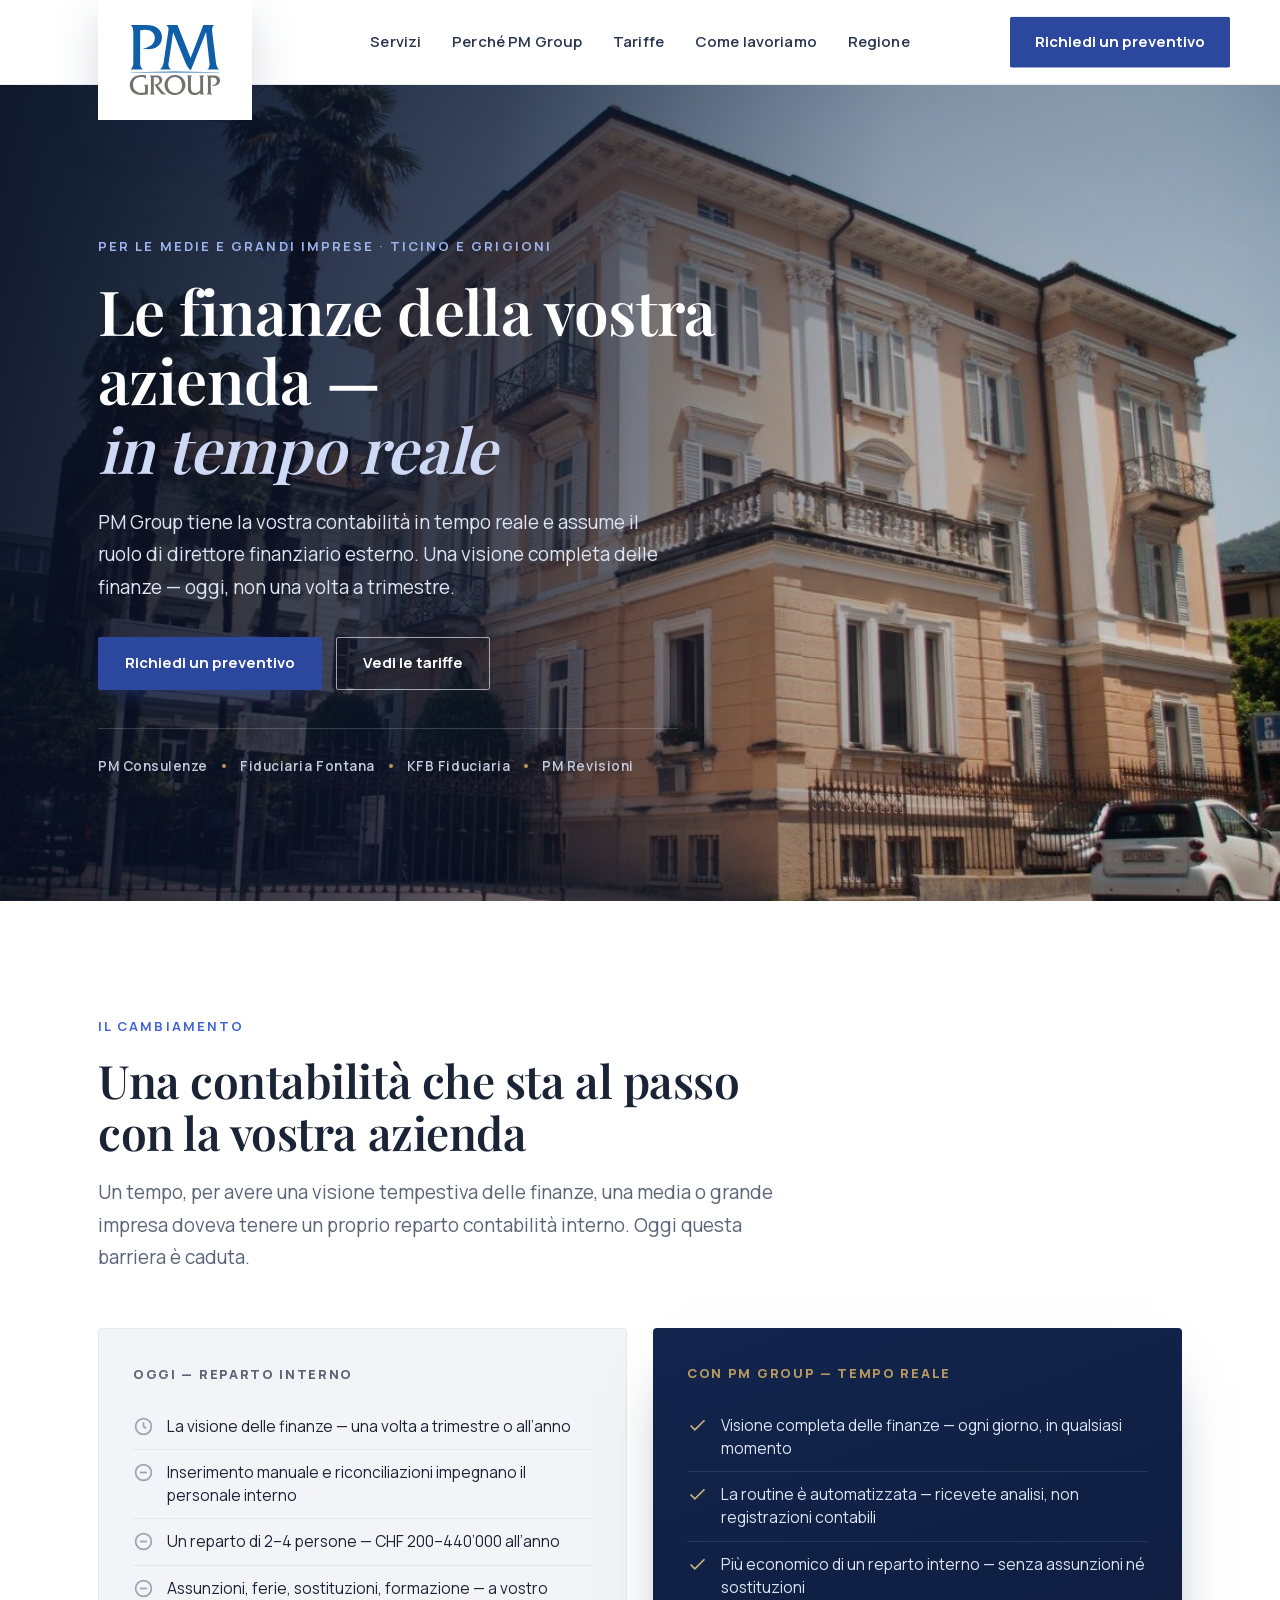
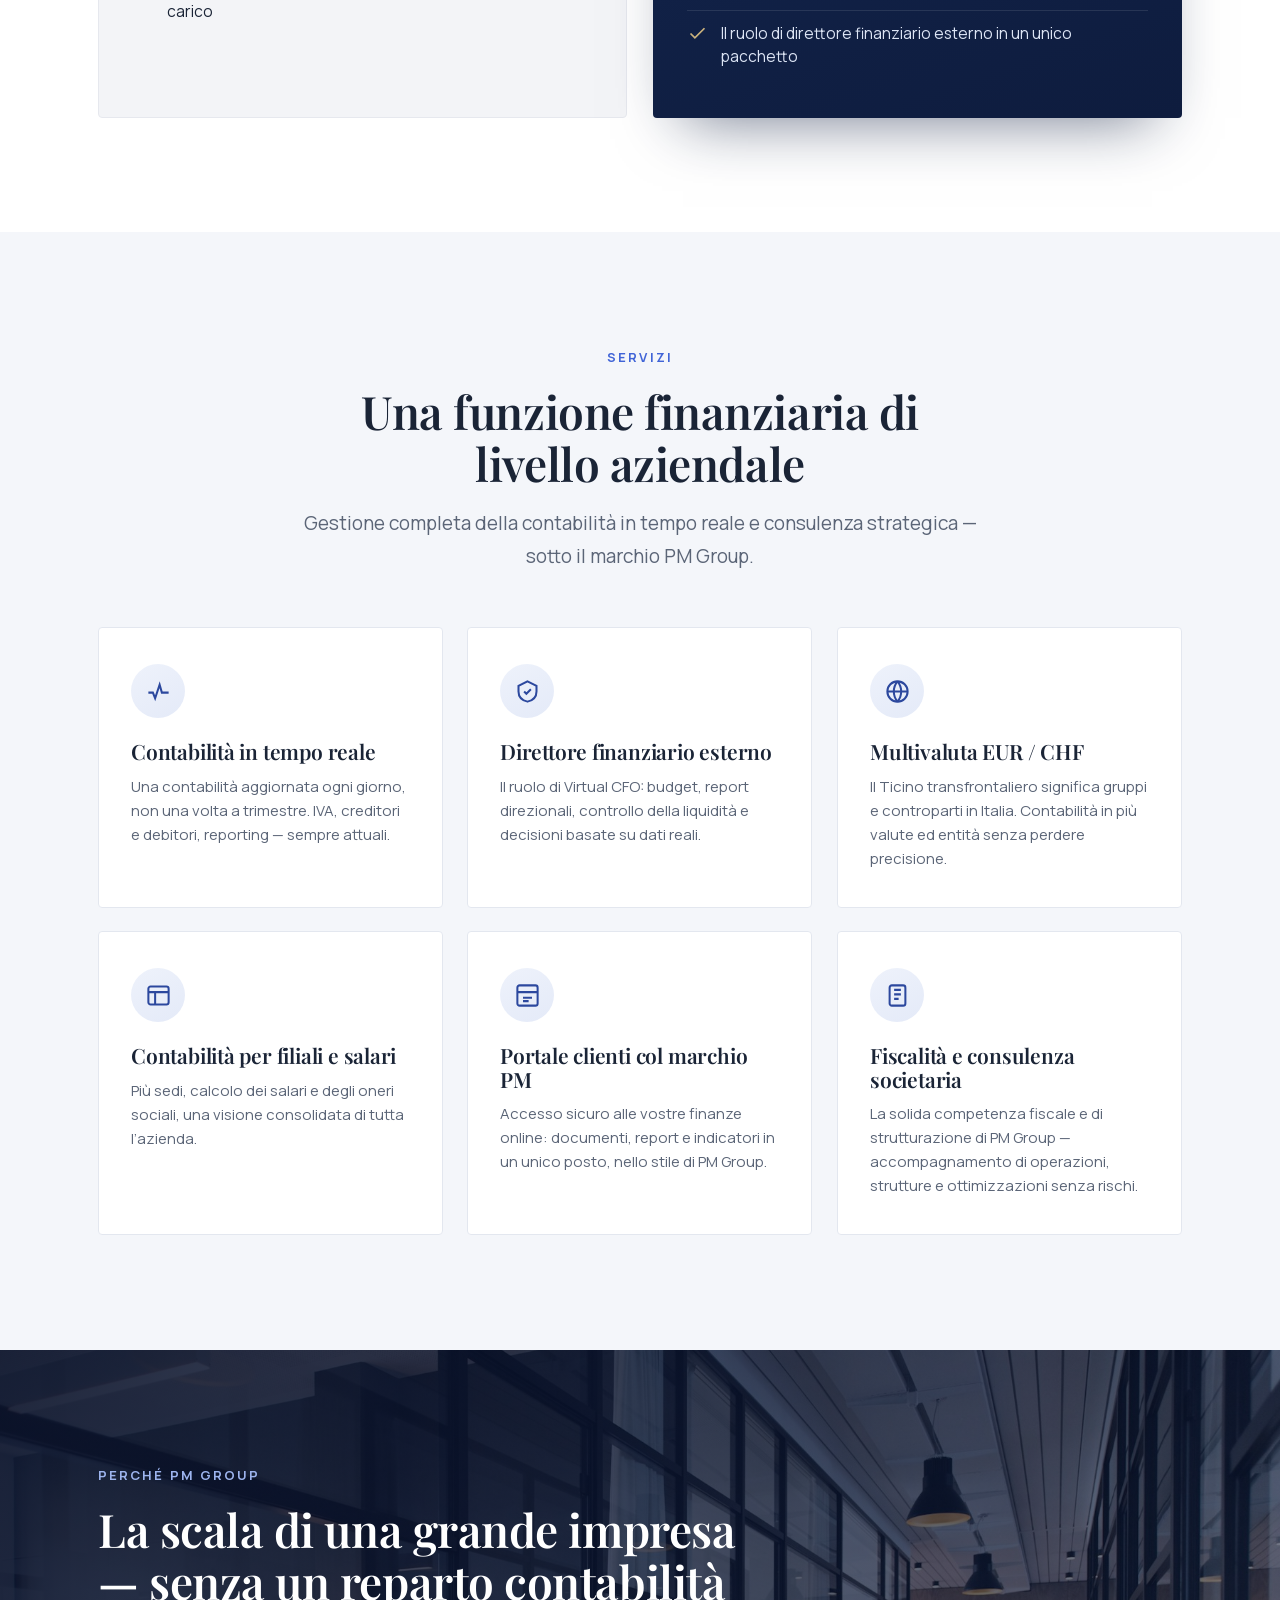
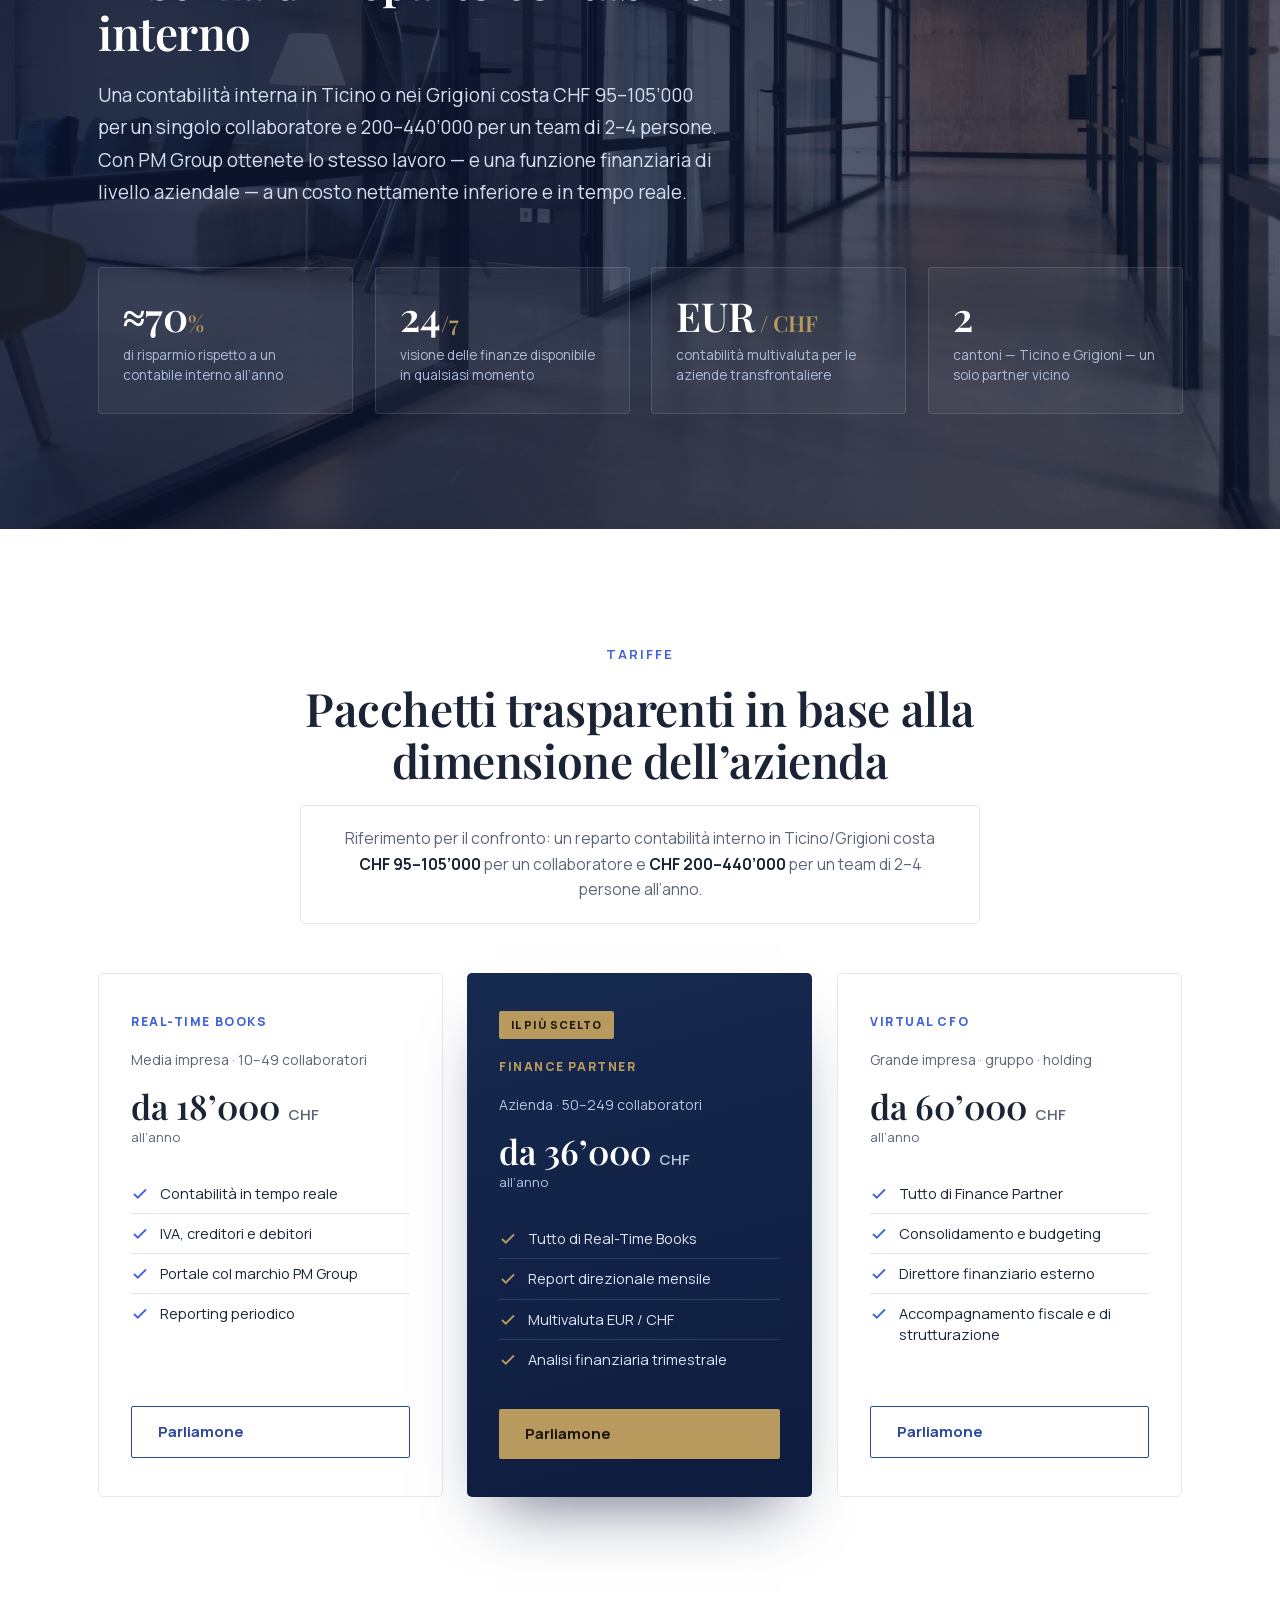
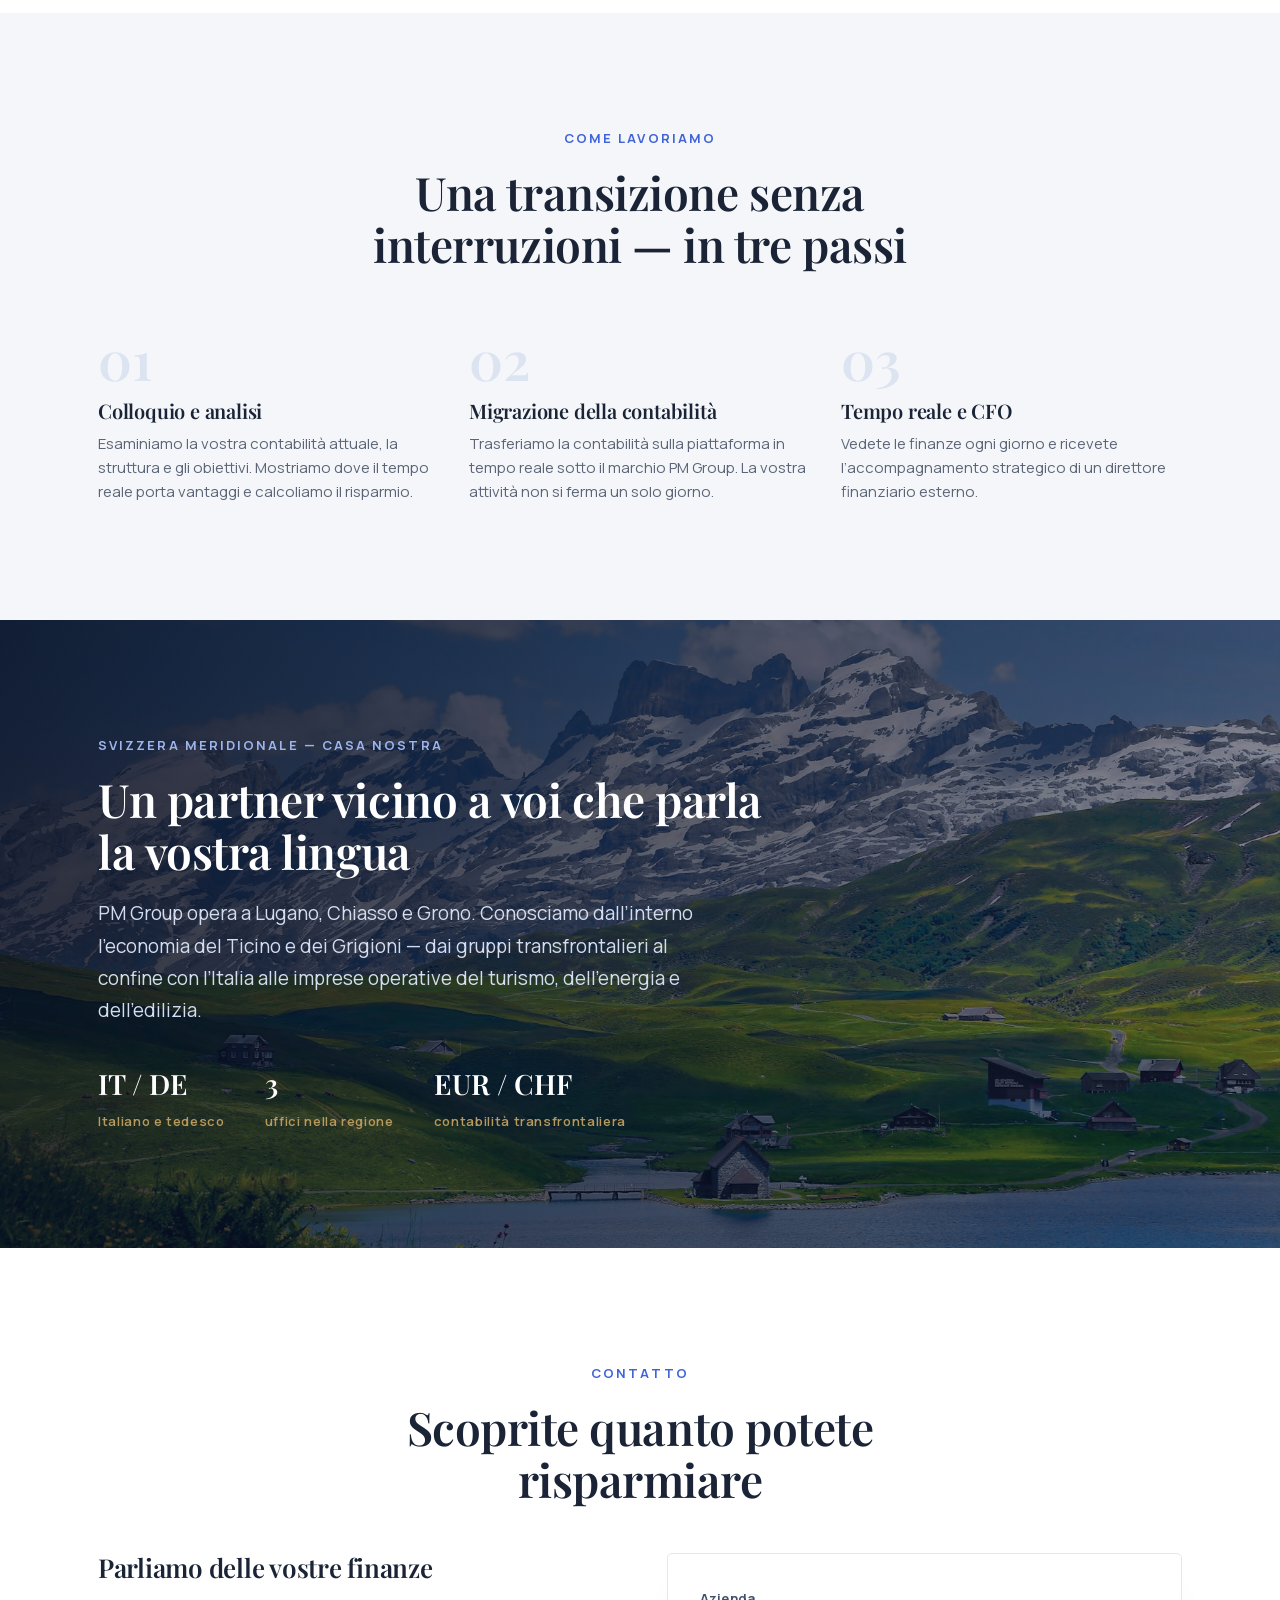
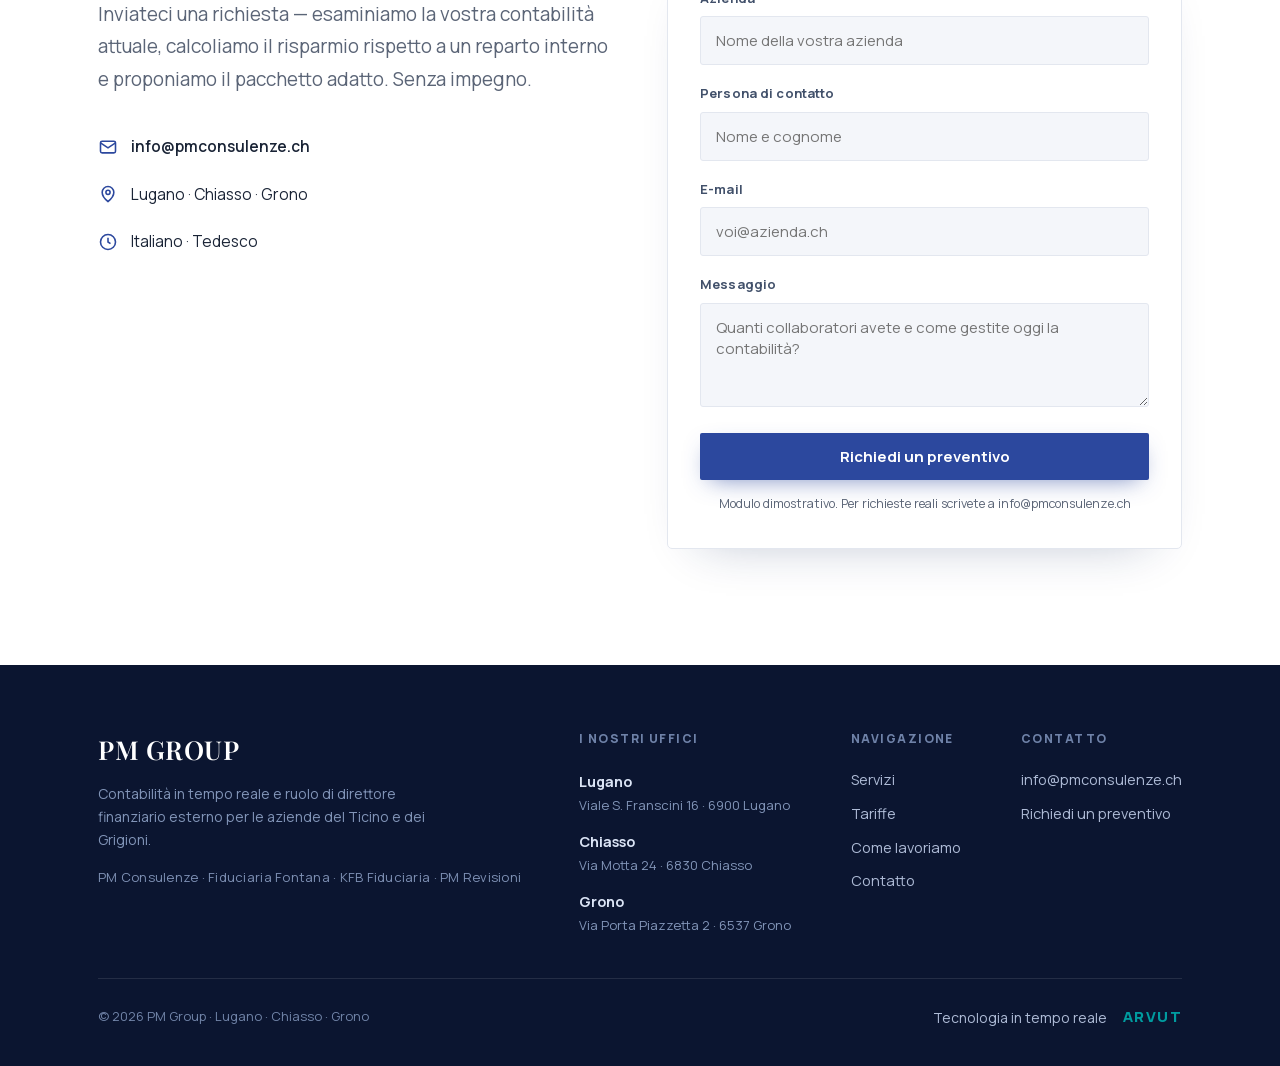
==== commit 369ab77c: "Фото-блоки чуть притемнены для читаемости текста; ARVUT в футере уменьшен вдвое" ====
--- a/index.html
+++ b/index.html
@@ -117,8 +117,8 @@
 .bgblock .wrap{position:relative;z-index:2;}
 .bgblock h2{color:#fff;font-size:clamp(28px,4vw,46px);max-width:680px;margin-bottom:20px;}
 .bgblock .lead{color:#d4ddf0;max-width:620px;}
-.band-veil{background:linear-gradient(112deg,rgba(8,16,40,.86) 0%,rgba(11,22,52,.6) 42%,rgba(13,28,64,.28) 100%);}
-.ticino-veil{background:linear-gradient(108deg,rgba(7,15,36,.82) 0%,rgba(10,20,48,.52) 46%,rgba(12,24,58,.22) 100%);}
+.band-veil{background:linear-gradient(112deg,rgba(8,16,40,.91) 0%,rgba(11,22,52,.74) 42%,rgba(13,28,64,.5) 100%);}
+.ticino-veil{background:linear-gradient(108deg,rgba(7,15,36,.88) 0%,rgba(10,20,48,.68) 46%,rgba(12,24,58,.46) 100%);}
 .stats{display:grid;grid-template-columns:repeat(4,1fr);gap:22px;margin-top:58px;}
 .stat{padding:28px 24px;border-radius:4px;background:rgba(255,255,255,.05);
   border:1px solid rgba(255,255,255,.12);}
@@ -230,7 +230,7 @@
 .foot-bot .copy{font-size:13px;color:#7184a8;}
 .foot-credit{display:flex;align-items:center;gap:16px;}
 .foot-credit .lbl{font-size:14px;color:#aebbd6;}
-.foot-credit .arvut-wm{font-family:var(--sans);font-weight:800;font-size:27px;color:var(--arvut);
+.foot-credit .arvut-wm{font-family:var(--sans);font-weight:800;font-size:15px;color:var(--arvut);
   letter-spacing:.10em;text-transform:uppercase;}
 
 /* ── reveal ── */
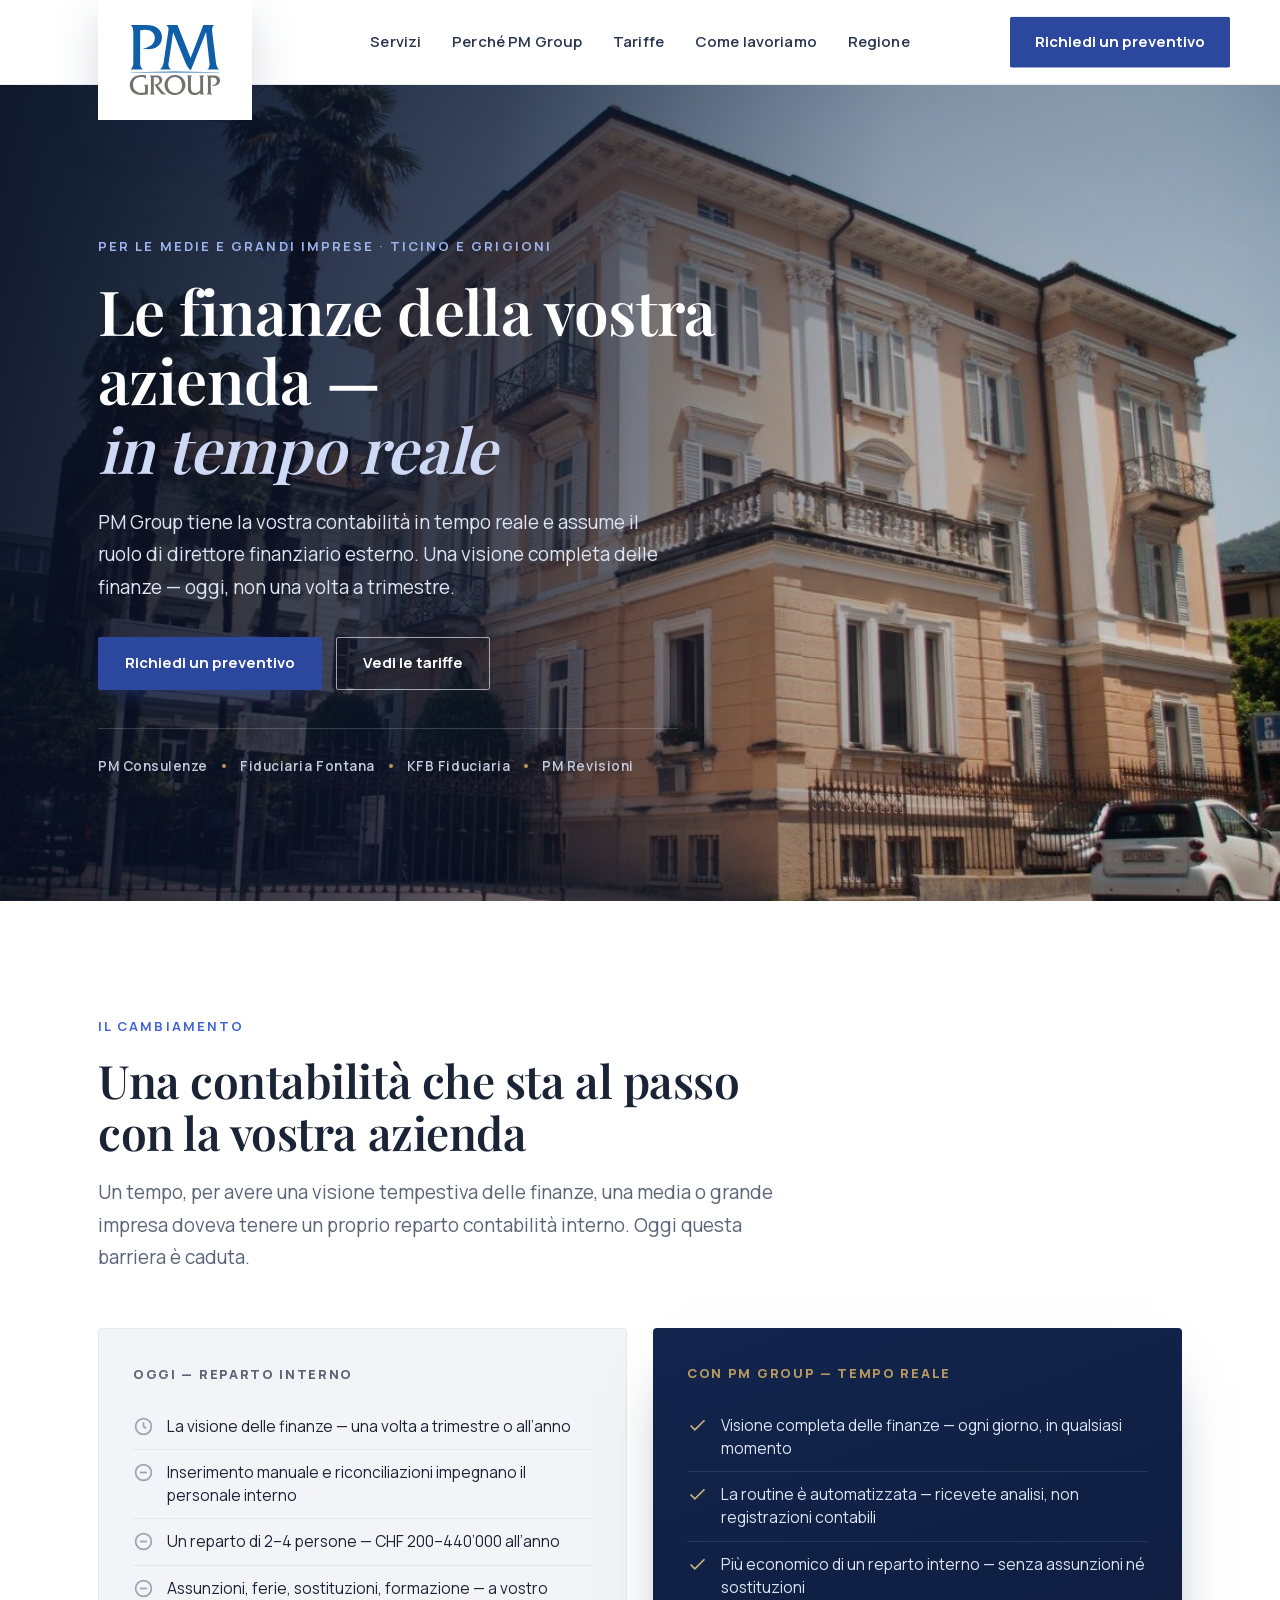
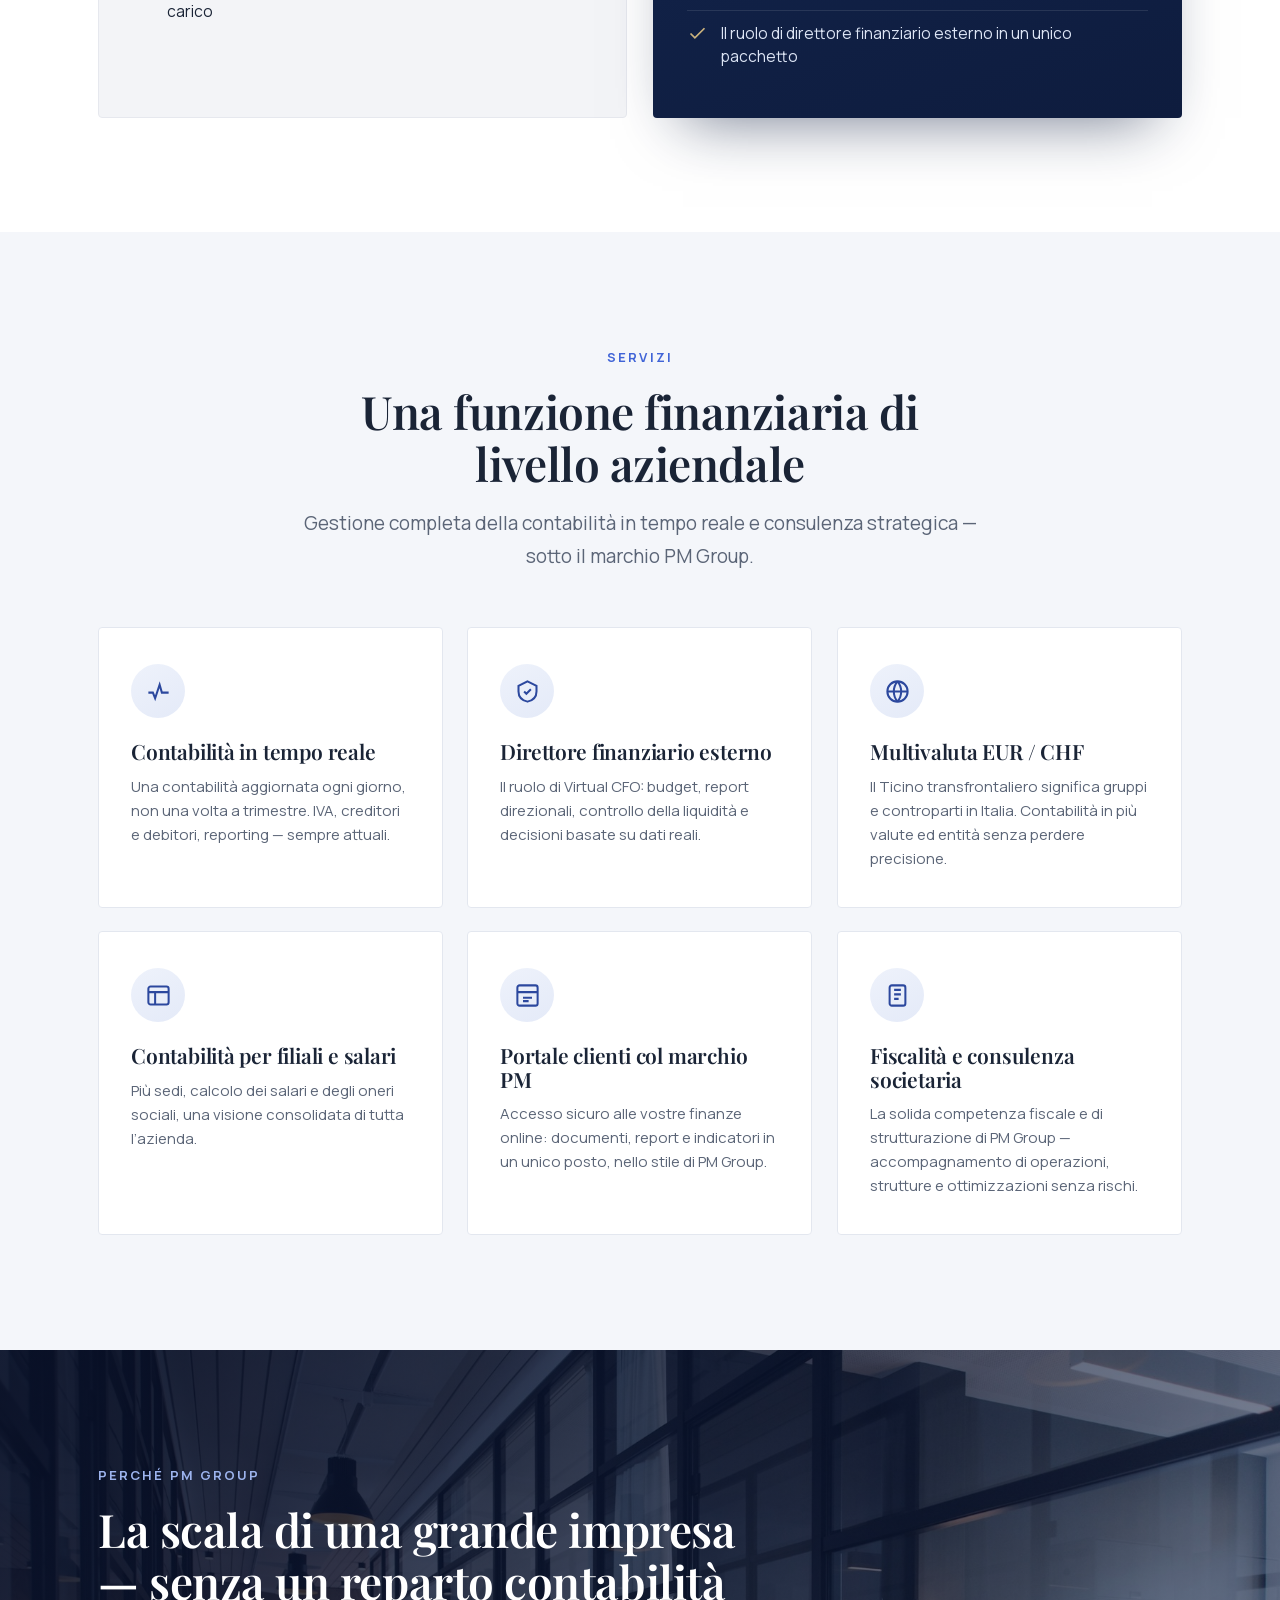
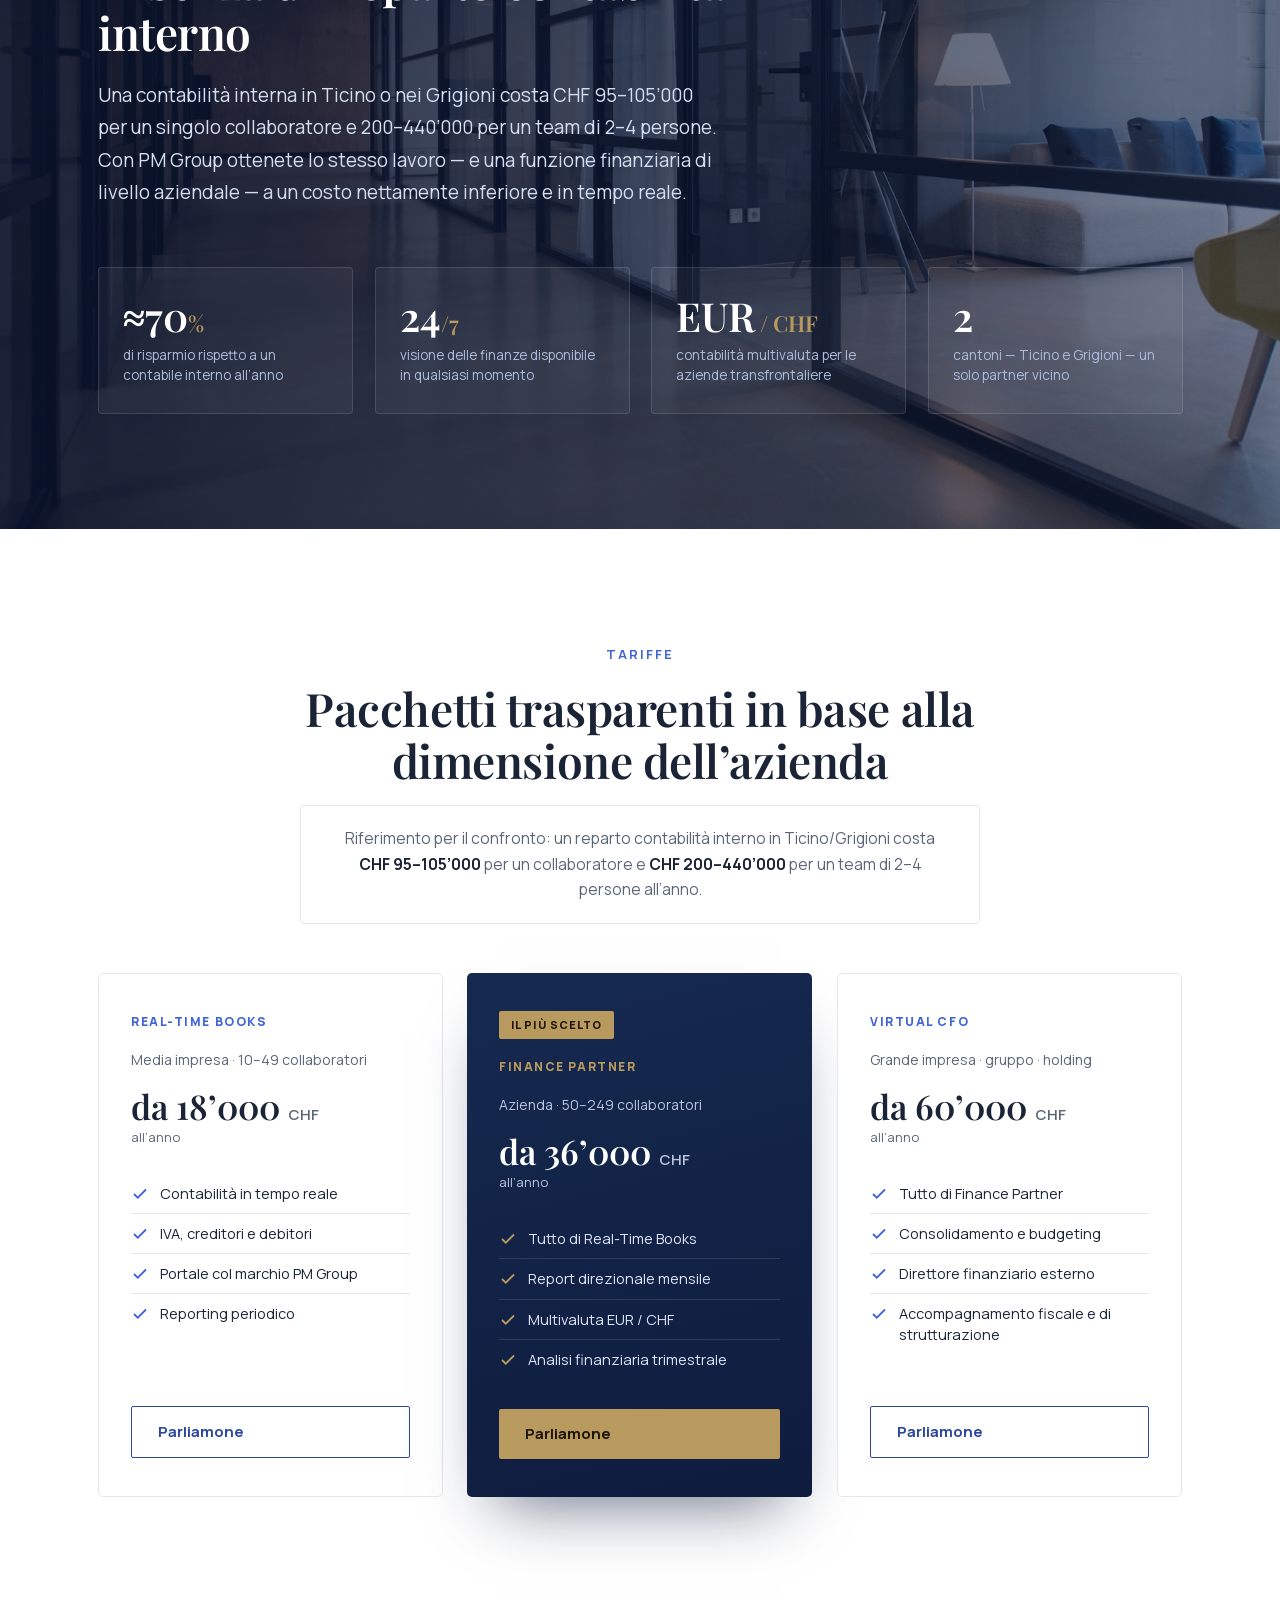
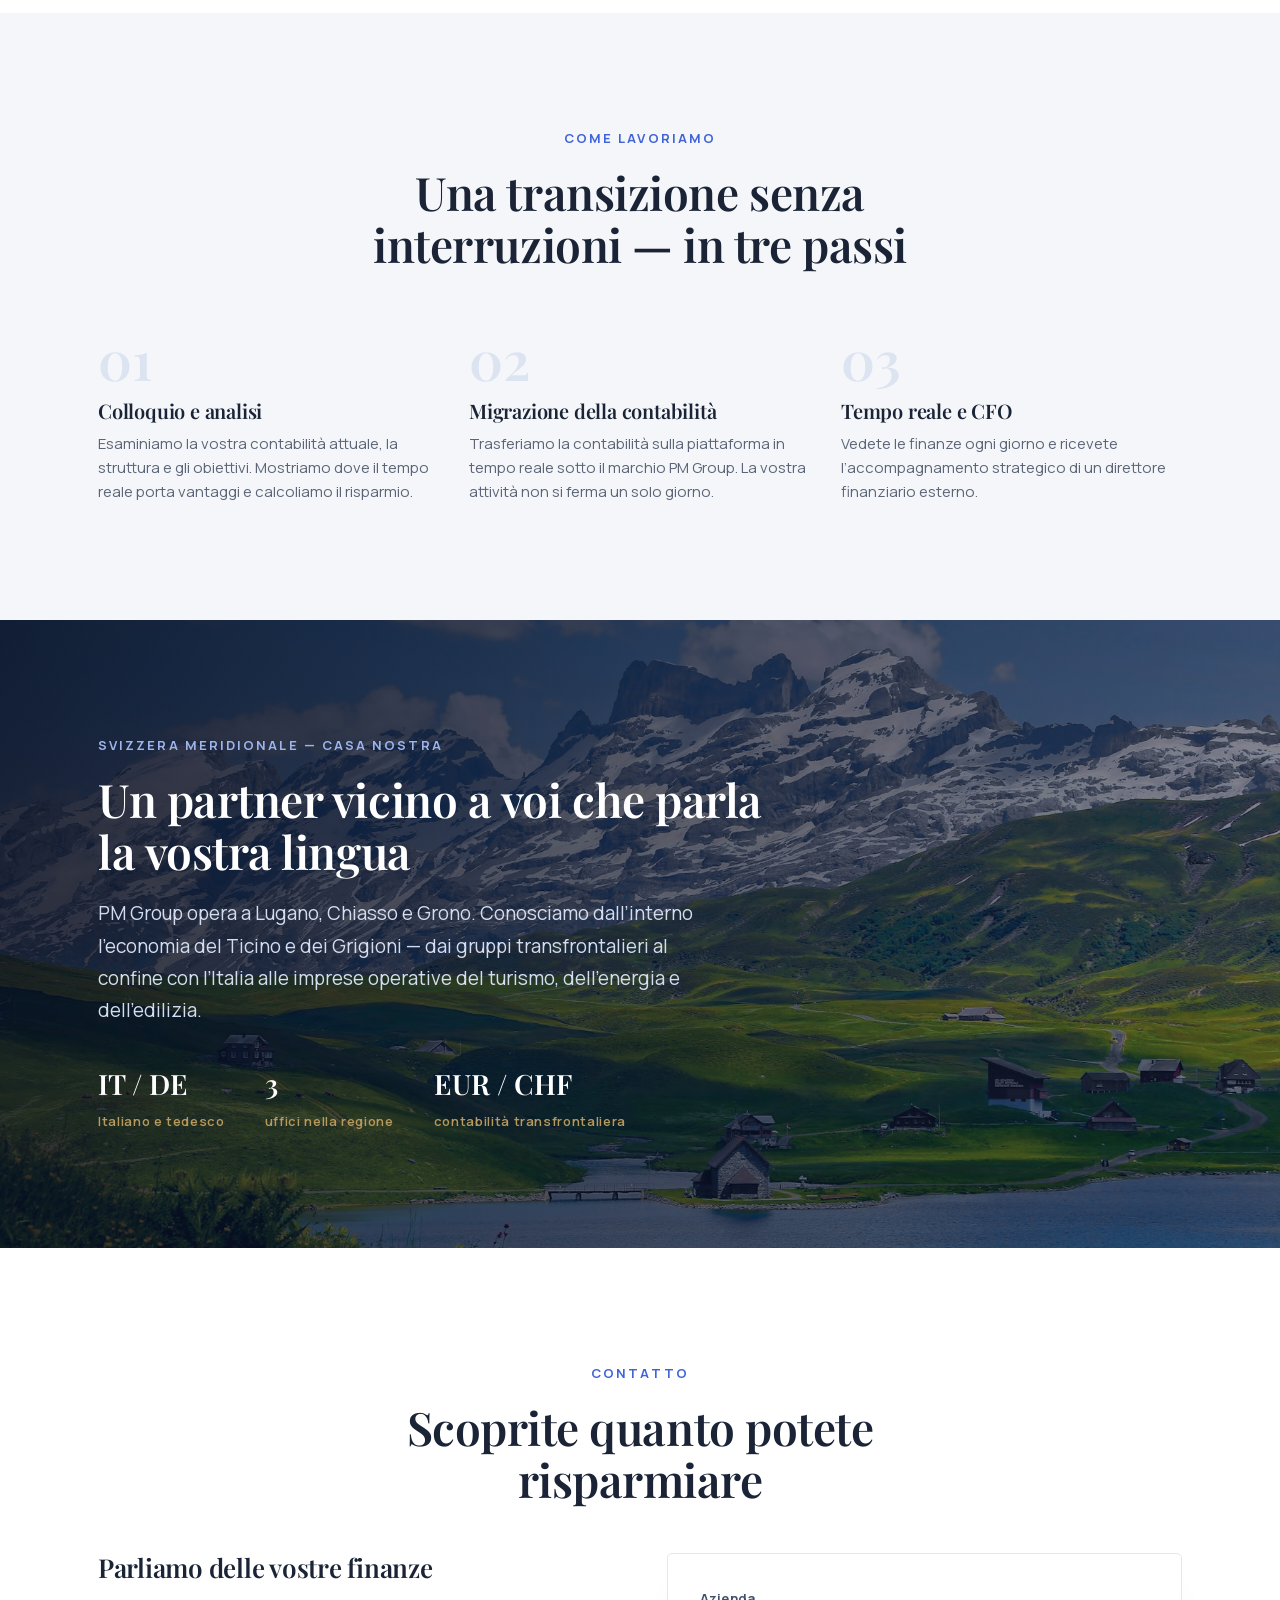
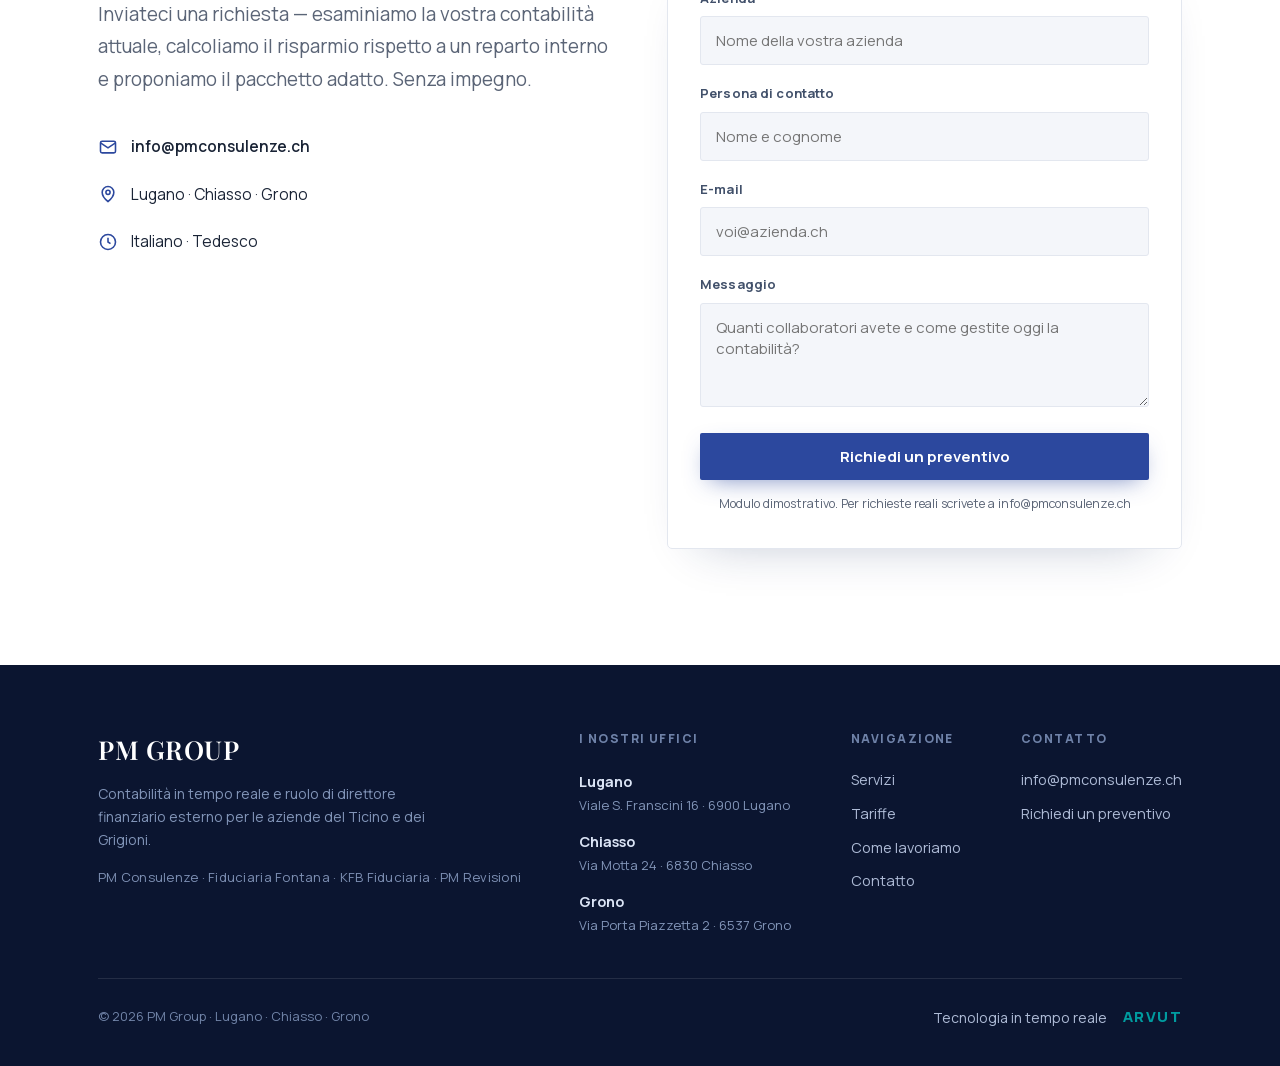
==== commit 9daf05d4: "Фото в блоке Perché PM Group отзеркалено по горизонтали (коридор слева под текстом)" ====
--- a/index.html
+++ b/index.html
@@ -118,6 +118,7 @@
 .bgblock h2{color:#fff;font-size:clamp(28px,4vw,46px);max-width:680px;margin-bottom:20px;}
 .bgblock .lead{color:#d4ddf0;max-width:620px;}
 .band-veil{background:linear-gradient(112deg,rgba(8,16,40,.91) 0%,rgba(11,22,52,.74) 42%,rgba(13,28,64,.5) 100%);}
+#perche .bgimg{transform:scaleX(-1);}
 .ticino-veil{background:linear-gradient(108deg,rgba(7,15,36,.88) 0%,rgba(10,20,48,.68) 46%,rgba(12,24,58,.46) 100%);}
 .stats{display:grid;grid-template-columns:repeat(4,1fr);gap:22px;margin-top:58px;}
 .stat{padding:28px 24px;border-radius:4px;background:rgba(255,255,255,.05);
